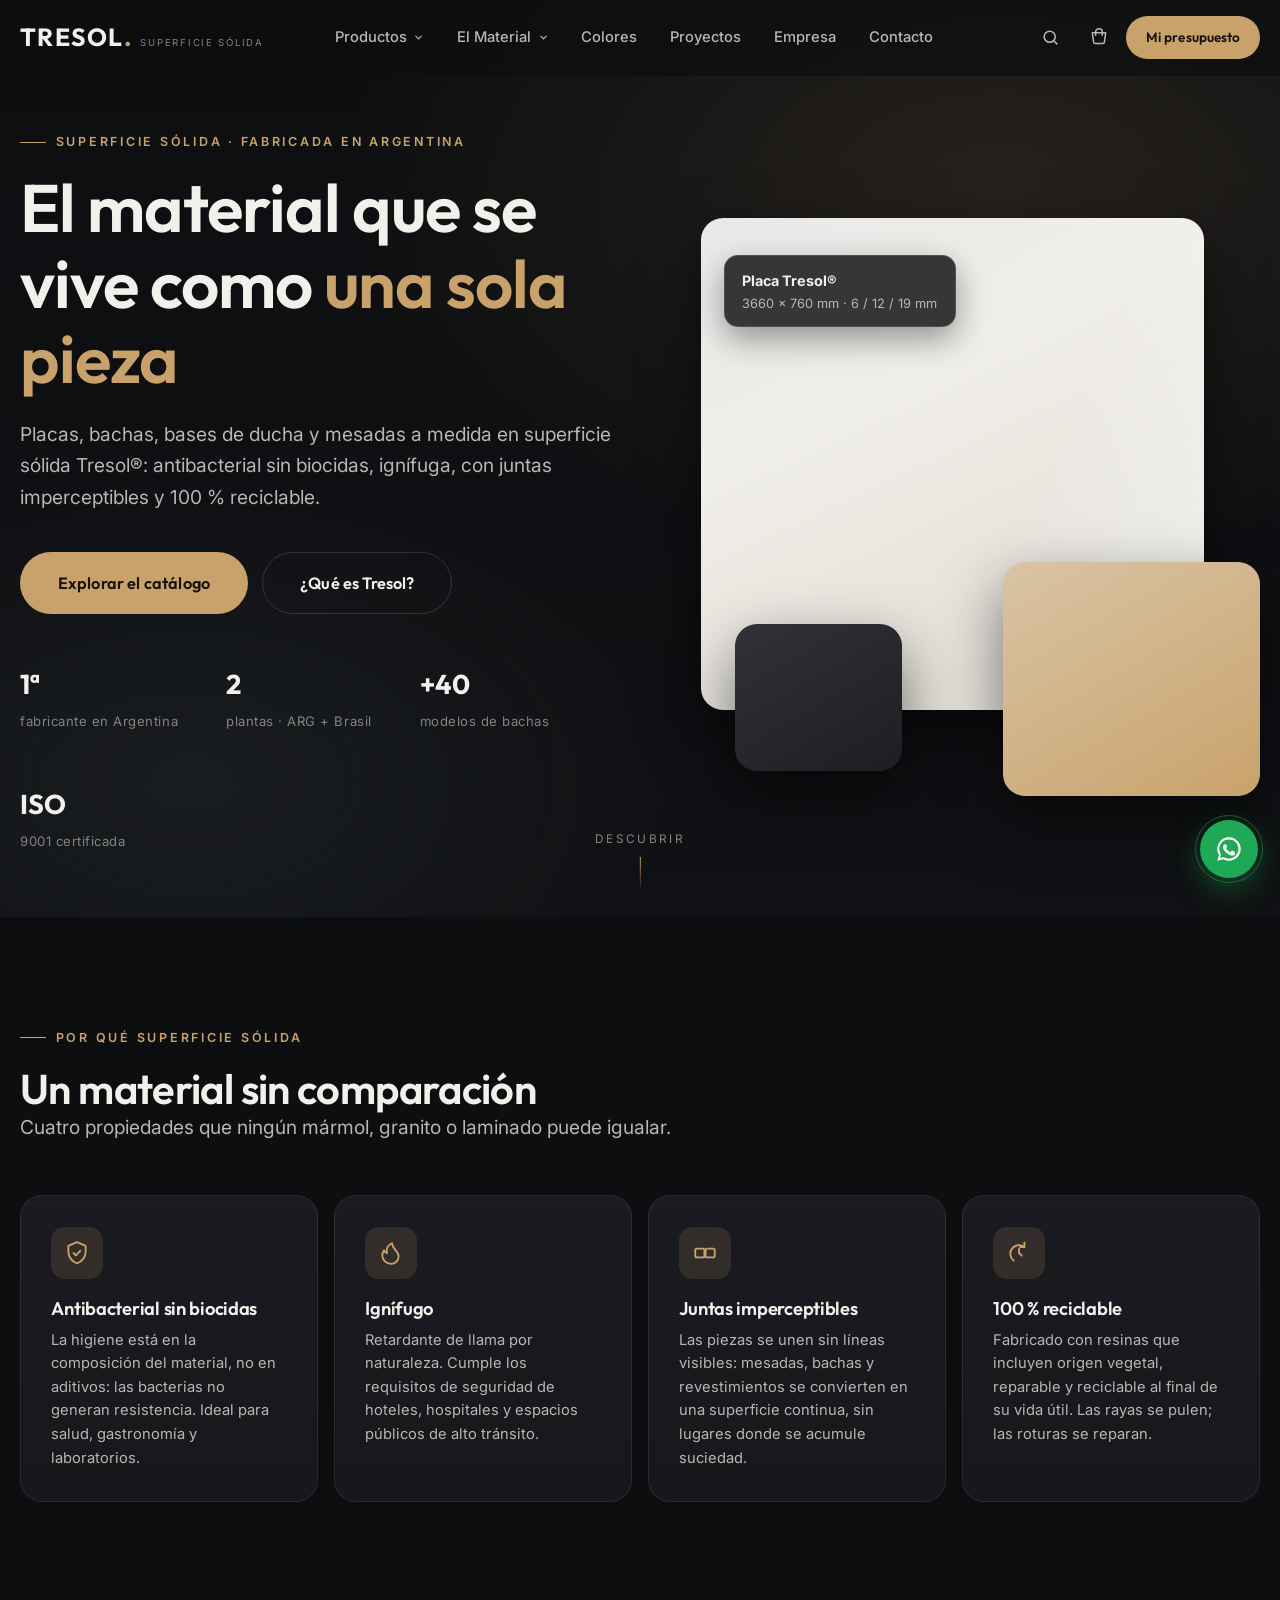
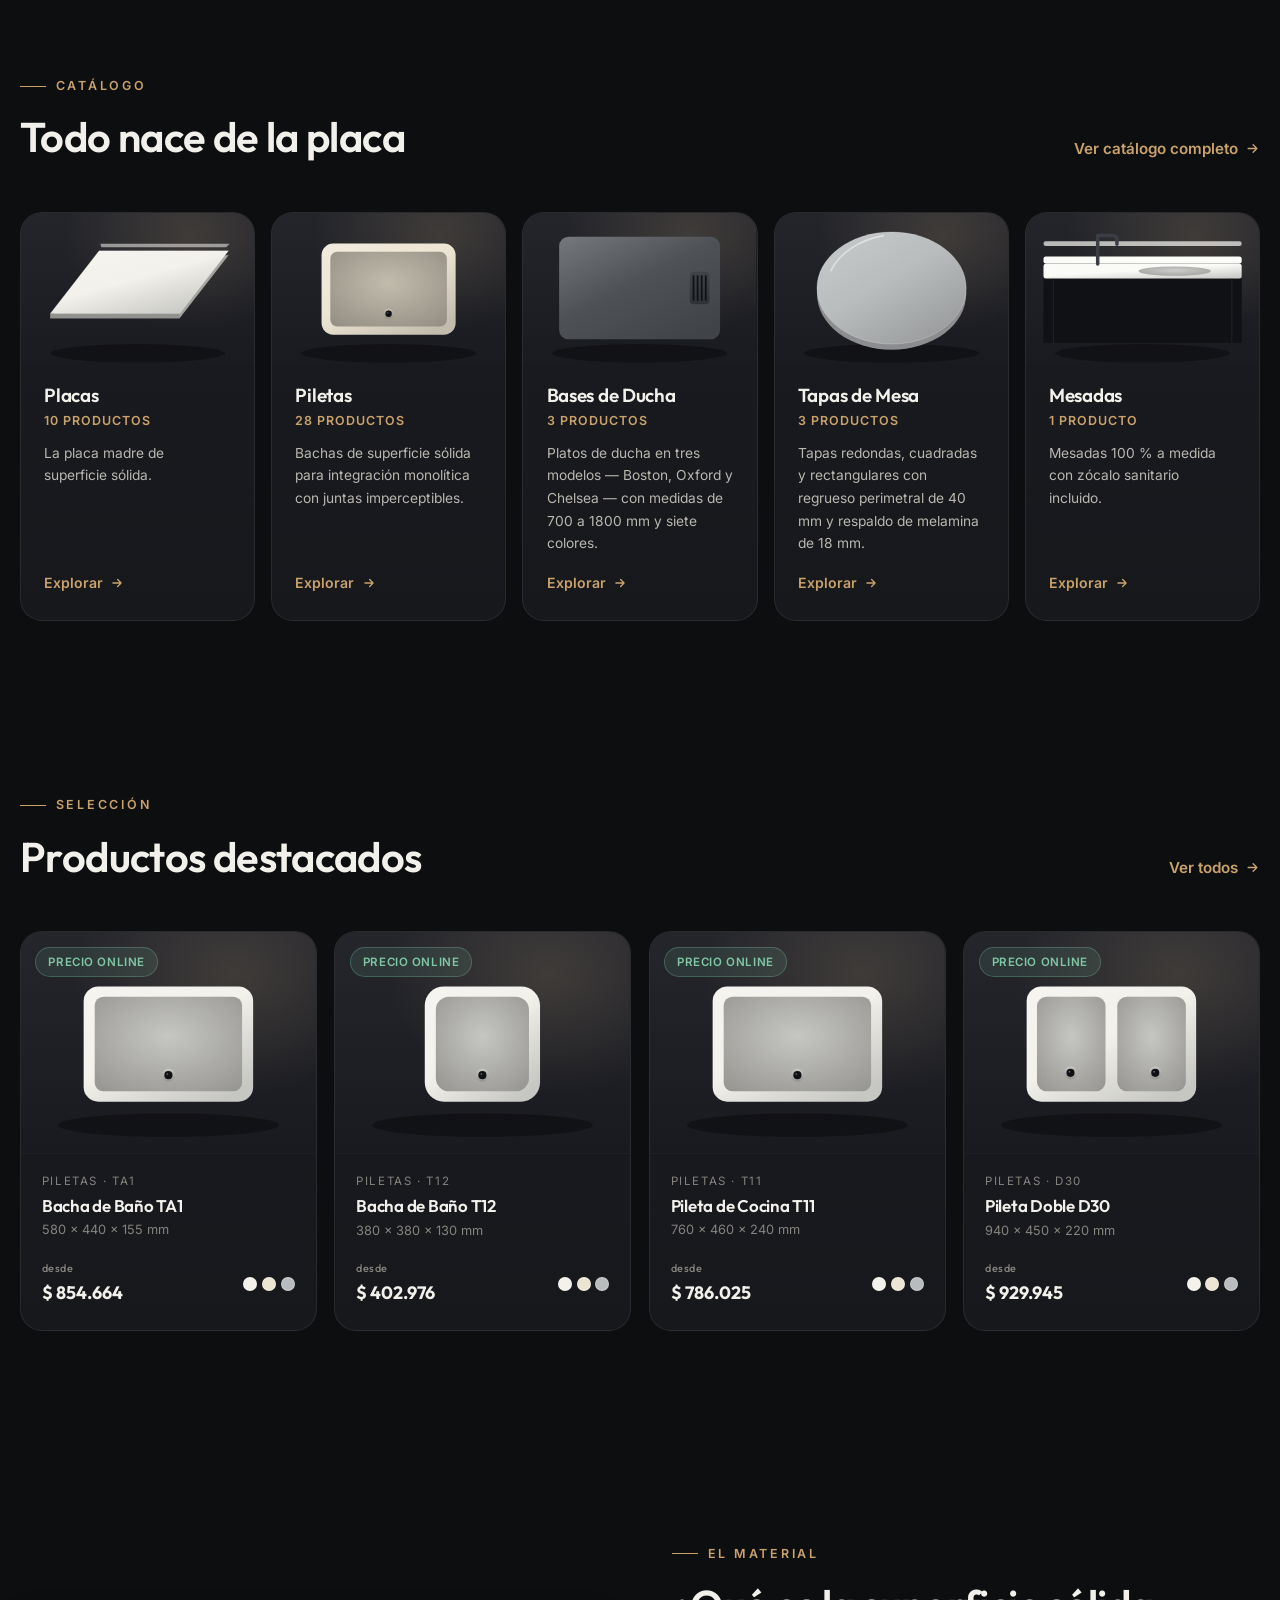
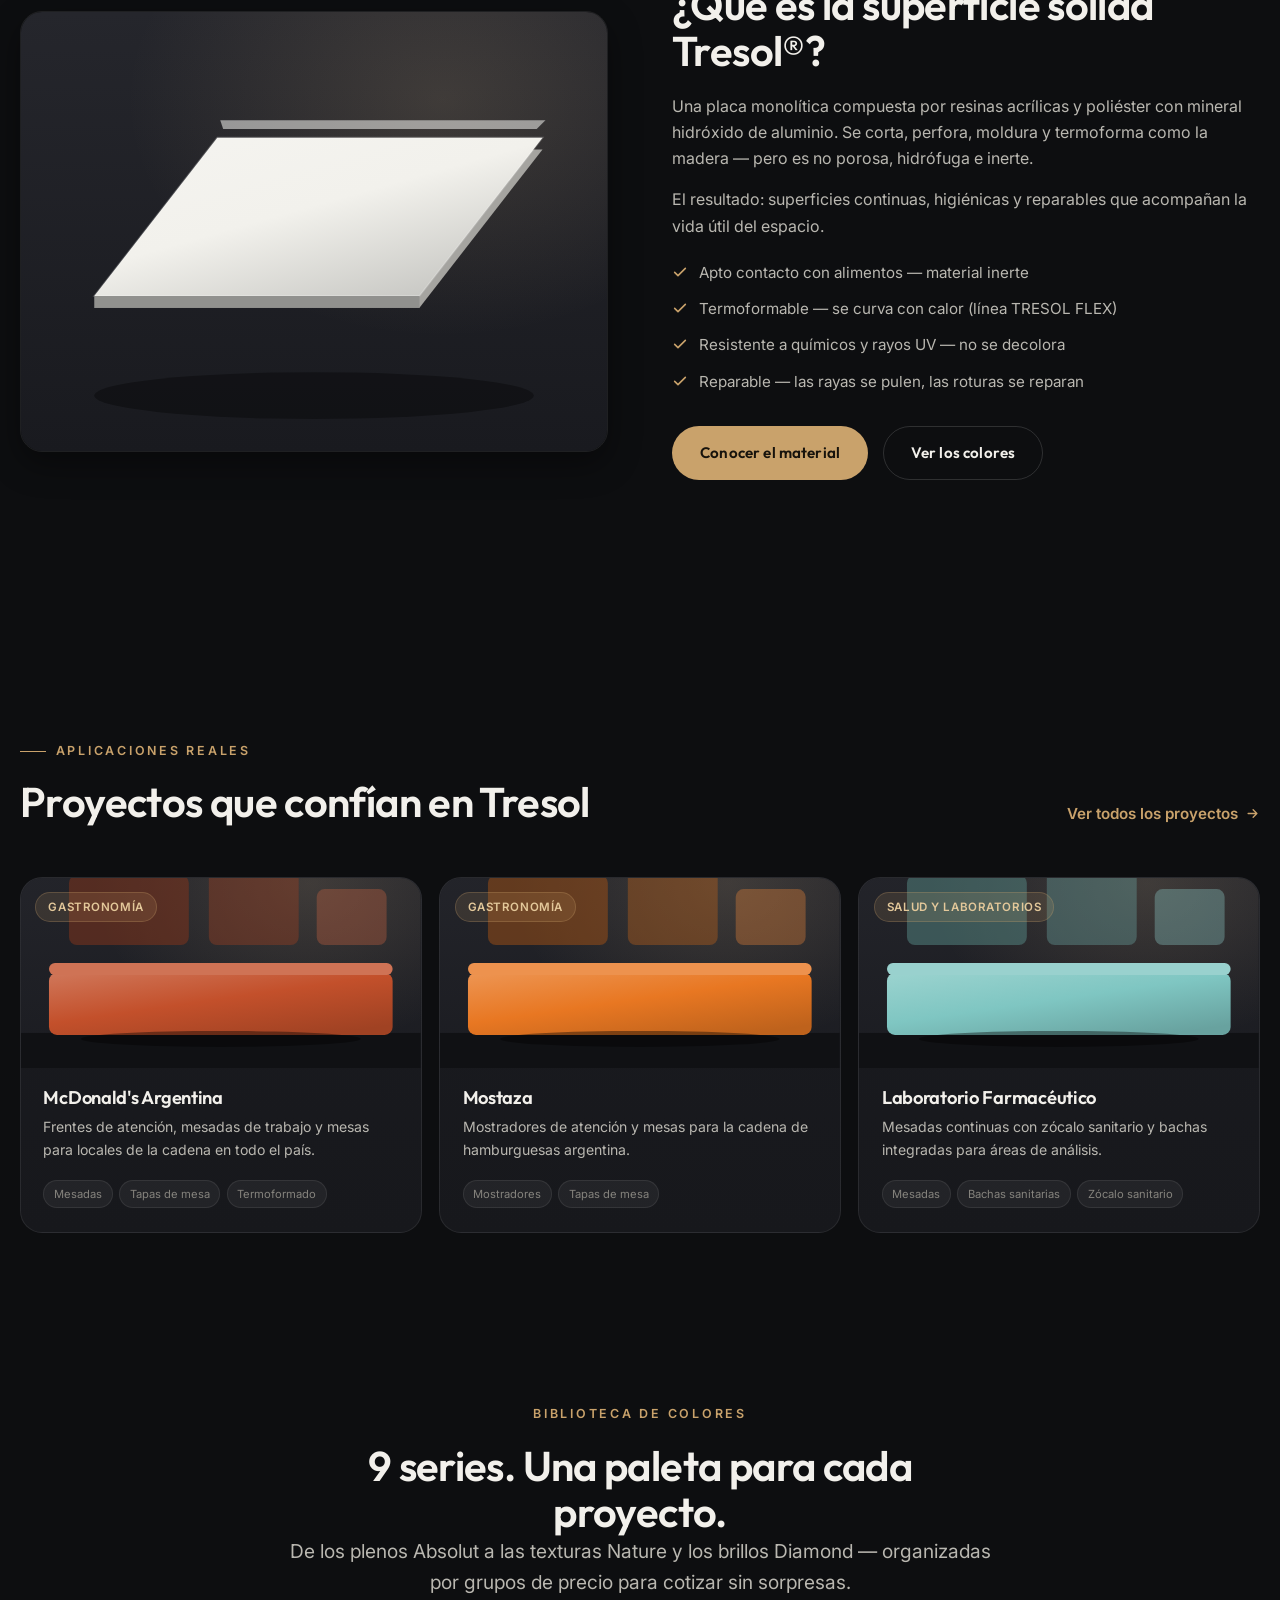
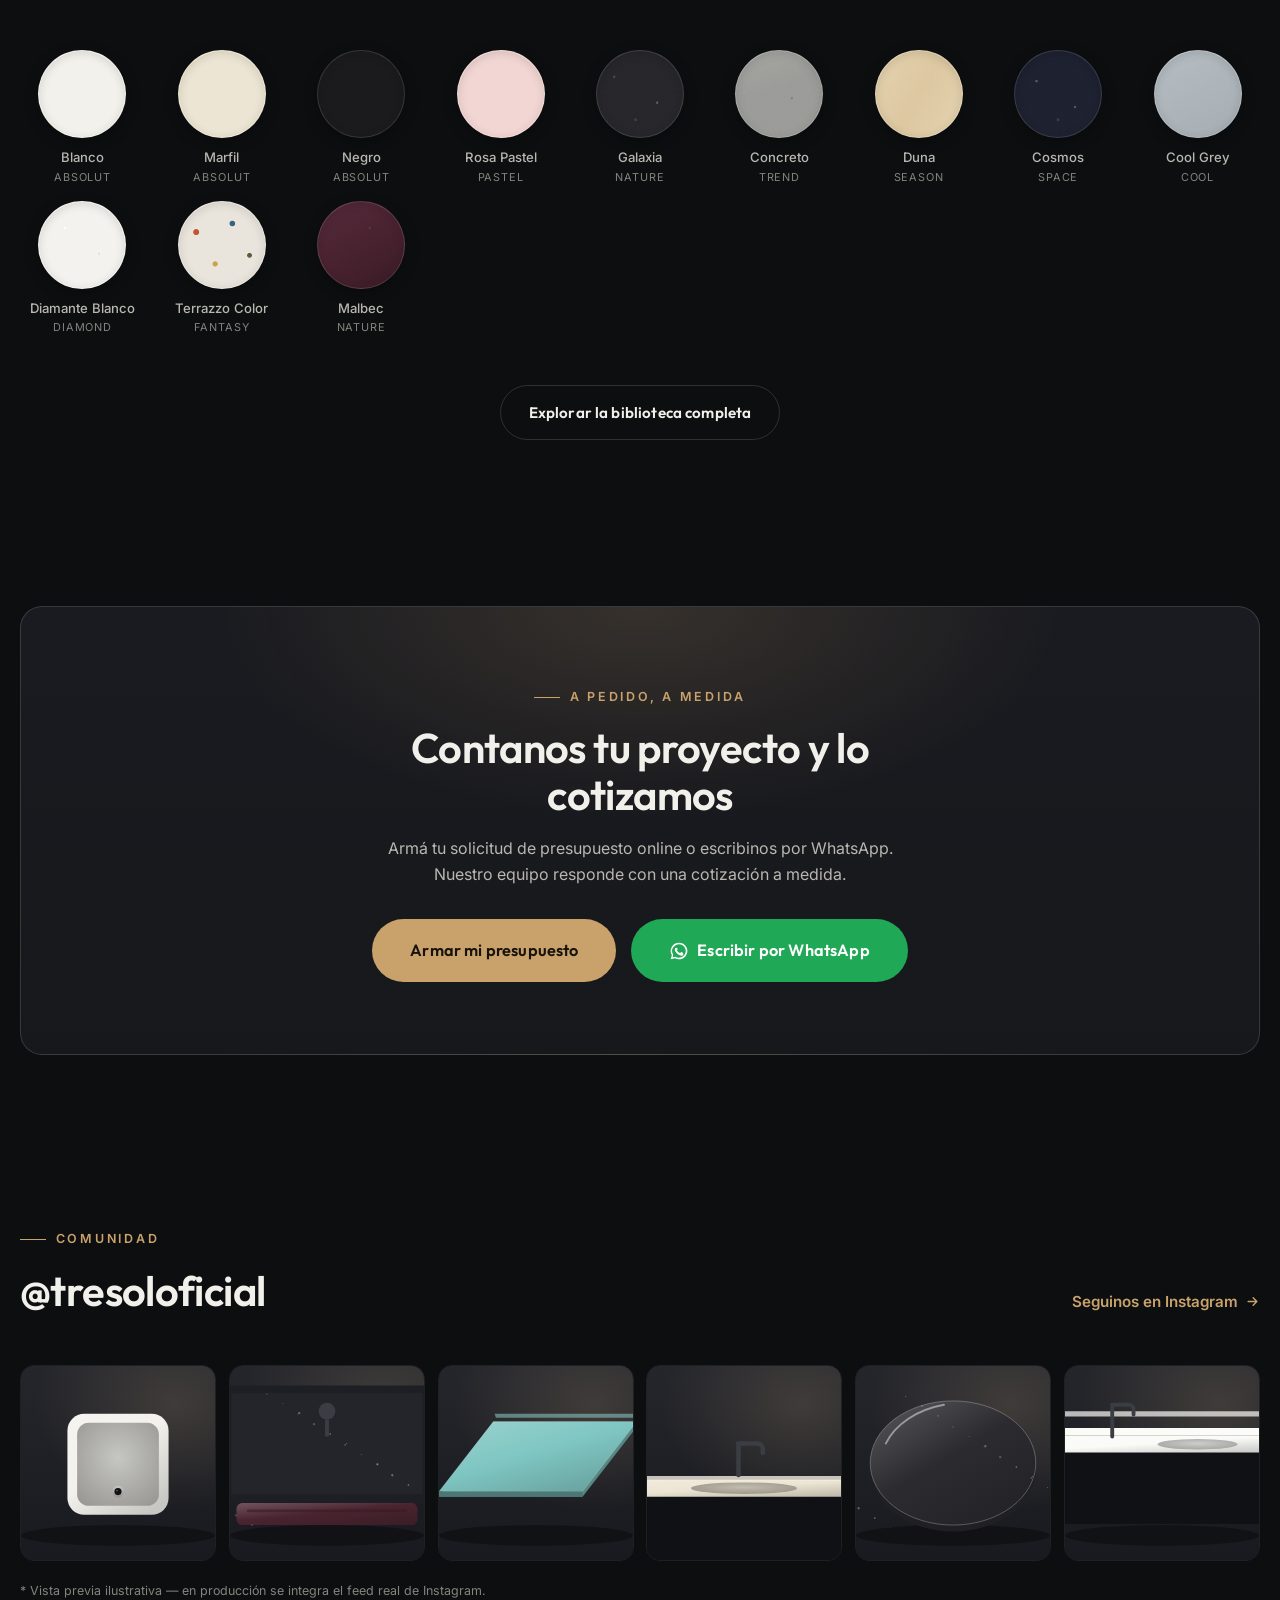
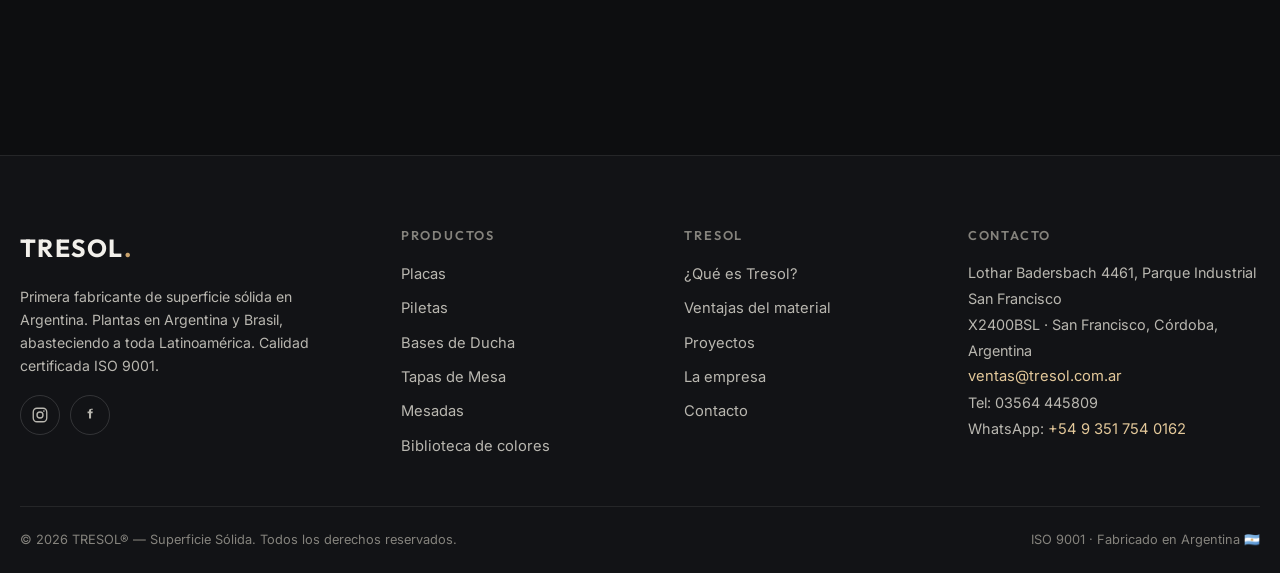
==== index.html @ 16c2ea82 "Sitio Tresol: primer commit para deploy en Vercel Co-Authored-By: Claude Sonnet 5 <noreply@anthropic" ====
<!DOCTYPE html>
<html lang="es-AR">
<head>
  <meta charset="UTF-8">
  <meta name="viewport" content="width=device-width, initial-scale=1.0">
  <title>TRESOL® — Superficie Sólida Argentina | Placas, Bachas, Bases de Ducha y Mesadas</title>
  <meta name="description" content="Primera fabricante de superficie sólida en Argentina. Placas, bachas, bases de ducha, tapas de mesa y mesadas a medida. Antibacterial sin biocidas, ignífugo, juntas imperceptibles y 100 % reciclable. ISO 9001.">
  <meta property="og:title" content="TRESOL® — Superficie Sólida Argentina">
  <meta property="og:description" content="Placas, bachas, bases de ducha y mesadas a medida en superficie sólida. Antibacterial, ignífugo y 100 % reciclable.">
  <meta property="og:type" content="website">
  <meta property="og:url" content="https://www.tresol.com.ar/">
  <meta property="og:locale" content="es_AR">
  <link rel="canonical" href="https://www.tresol.com.ar/">
  <link rel="preconnect" href="https://fonts.googleapis.com">
  <link rel="preconnect" href="https://fonts.gstatic.com" crossorigin>
  <link href="https://fonts.googleapis.com/css2?family=Inter:wght@400;500;600;700&family=Outfit:wght@400;500;600;700&display=swap" rel="stylesheet">
  <link rel="stylesheet" href="assets/css/styles.css">
  <link rel="icon" href="data:image/svg+xml,%3Csvg xmlns='http://www.w3.org/2000/svg' viewBox='0 0 32 32'%3E%3Crect width='32' height='32' rx='7' fill='%230D0E10'/%3E%3Ctext x='16' y='22' text-anchor='middle' font-family='Arial' font-weight='700' font-size='17' fill='%23C9A26B'%3ET%3C/text%3E%3C/svg%3E">
</head>
<body>
  <div id="chrome-header"></div>

  <main id="main">

    <!-- ============ HERO ============ -->
    <section class="hero" aria-label="Presentación">
      <div class="hero-bg"></div>
      <div class="container">
        <div class="hero-grid">
          <div>
            <span class="eyebrow">Superficie Sólida · Fabricada en Argentina</span>
            <h1>El material que se vive como <em>una sola pieza</em></h1>
            <p class="lead">Placas, bachas, bases de ducha y mesadas a medida en superficie sólida Tresol®: antibacterial sin biocidas, ignífuga, con juntas imperceptibles y 100&nbsp;% reciclable.</p>
            <div class="hero-ctas">
              <a class="btn btn--primary btn--lg" href="catalogo.html">Explorar el catálogo</a>
              <a class="btn btn--ghost btn--lg" href="material.html">¿Qué es Tresol?</a>
            </div>
            <div class="hero-stats">
              <div class="hero-stat"><strong>1ª</strong><span>fabricante en Argentina</span></div>
              <div class="hero-stat"><strong>2</strong><span>plantas · ARG + Brasil</span></div>
              <div class="hero-stat"><strong>+40</strong><span>modelos de bachas</span></div>
              <div class="hero-stat"><strong>ISO</strong><span>9001 certificada</span></div>
            </div>
          </div>
          <div class="hero-visual" aria-hidden="true">
            <div class="hero-slab hero-slab--main"></div>
            <div class="hero-slab hero-slab--accent"></div>
            <div class="hero-slab hero-slab--dark"></div>
            <div class="caption"><strong>Placa Tresol®</strong>3660 × 760 mm · 6 / 12 / 19 mm</div>
          </div>
        </div>
      </div>
      <span class="scroll-hint" aria-hidden="true">Descubrir</span>
    </section>

    <!-- ============ PROPUESTA DE VALOR ============ -->
    <section class="section" aria-labelledby="vp-title">
      <div class="container">
        <div class="section-head reveal">
          <span class="eyebrow">Por qué superficie sólida</span>
          <h2 id="vp-title">Un material sin comparación</h2>
          <p class="lead">Cuatro propiedades que ningún mármol, granito o laminado puede igualar.</p>
        </div>
        <div class="props-grid reveal-stagger">
          <article class="card prop-card">
            <div class="prop-icon"><svg width="26" height="26" viewBox="0 0 24 24" fill="none" stroke="currentColor" stroke-width="1.7" stroke-linecap="round" stroke-linejoin="round"><path d="M12 2 4 5.5v5.2c0 4.9 3.4 9.4 8 10.8 4.6-1.4 8-5.9 8-10.8V5.5Z"/><path d="m8.8 12 2.2 2.2 4.2-4.4"/></svg></div>
            <h3>Antibacterial sin biocidas</h3>
            <p>La higiene está en la composición del material, no en aditivos: las bacterias no generan resistencia. Ideal para salud, gastronomía y laboratorios.</p>
          </article>
          <article class="card prop-card">
            <div class="prop-icon"><svg width="26" height="26" viewBox="0 0 24 24" fill="none" stroke="currentColor" stroke-width="1.7" stroke-linecap="round" stroke-linejoin="round"><path d="M12 22c4 0 7-2.9 7-6.8 0-2.8-1.7-4.6-3.2-6.3C14.4 7.3 13 5.7 13 3c-3.7 1.6-5 4.6-5 7 0 .8.1 1.5.4 2.2C7 11.7 6 10.8 5.5 9.5 4.6 10.9 4 12.6 4 14.4 4 18.6 7.5 22 12 22Z"/></svg></div>
            <h3>Ignífugo</h3>
            <p>Retardante de llama por naturaleza. Cumple los requisitos de seguridad de hoteles, hospitales y espacios públicos de alto tránsito.</p>
          </article>
          <article class="card prop-card">
            <div class="prop-icon"><svg width="26" height="26" viewBox="0 0 24 24" fill="none" stroke="currentColor" stroke-width="1.7" stroke-linecap="round" stroke-linejoin="round"><rect x="3" y="8" width="8.5" height="8" rx="1.5"/><rect x="12.5" y="8" width="8.5" height="8" rx="1.5"/><path d="M11.5 12h1" stroke-dasharray="1.5 2"/></svg></div>
            <h3>Juntas imperceptibles</h3>
            <p>Las piezas se unen sin líneas visibles: mesadas, bachas y revestimientos se convierten en una superficie continua, sin lugares donde se acumule suciedad.</p>
          </article>
          <article class="card prop-card">
            <div class="prop-icon"><svg width="26" height="26" viewBox="0 0 24 24" fill="none" stroke="currentColor" stroke-width="1.7" stroke-linecap="round" stroke-linejoin="round"><path d="M7 19a8 8 0 1 1 10-12.5"/><path d="M17 2.5v4h-4"/><path d="M12 8v4l2.5 2.5"/></svg></div>
            <h3>100 % reciclable</h3>
            <p>Fabricado con resinas que incluyen origen vegetal, reparable y reciclable al final de su vida útil. Las rayas se pulen; las roturas se reparan.</p>
          </article>
        </div>
      </div>
    </section>

    <!-- ============ CATEGORÍAS ============ -->
    <section class="section section--tight" aria-labelledby="cat-title">
      <div class="container">
        <div class="section-head section-head--split reveal">
          <div>
            <span class="eyebrow">Catálogo</span>
            <h2 id="cat-title">Todo nace de la placa</h2>
          </div>
          <a class="text-link" href="catalogo.html">Ver catálogo completo
            <svg width="15" height="15" viewBox="0 0 24 24" fill="none" stroke="currentColor" stroke-width="2.2" stroke-linecap="round" stroke-linejoin="round"><path d="M5 12h14m-6-6 6 6-6 6"/></svg></a>
        </div>
        <div class="cat-grid reveal-stagger" id="homeCategorias"></div>
      </div>
    </section>

    <!-- ============ PRODUCTOS DESTACADOS ============ -->
    <section class="section" aria-labelledby="dest-title">
      <div class="container">
        <div class="section-head section-head--split reveal">
          <div>
            <span class="eyebrow">Selección</span>
            <h2 id="dest-title">Productos destacados</h2>
          </div>
          <a class="text-link" href="catalogo.html">Ver todos
            <svg width="15" height="15" viewBox="0 0 24 24" fill="none" stroke="currentColor" stroke-width="2.2" stroke-linecap="round" stroke-linejoin="round"><path d="M5 12h14m-6-6 6 6-6 6"/></svg></a>
        </div>
        <div class="prod-grid reveal-stagger" id="homeDestacados"></div>
      </div>
    </section>

    <!-- ============ EL MATERIAL ============ -->
    <section class="section" aria-labelledby="mat-title">
      <div class="container">
        <div class="split">
          <div class="split-visual reveal" id="matVisual" aria-hidden="true"></div>
          <div class="split-content reveal">
            <span class="eyebrow">El material</span>
            <h2 id="mat-title">¿Qué es la superficie sólida Tresol®?</h2>
            <p>Una placa monolítica compuesta por resinas acrílicas y poliéster con mineral hidróxido de aluminio. Se corta, perfora, moldura y termoforma como la madera — pero es no porosa, hidrófuga e inerte.</p>
            <p>El resultado: superficies continuas, higiénicas y reparables que acompañan la vida útil del espacio.</p>
            <ul>
              <li><svg width="16" height="16" viewBox="0 0 24 24" fill="none" stroke="currentColor" stroke-width="2.4" stroke-linecap="round" stroke-linejoin="round"><path d="m4 12.5 5 5L20 6.5"/></svg> Apto contacto con alimentos — material inerte</li>
              <li><svg width="16" height="16" viewBox="0 0 24 24" fill="none" stroke="currentColor" stroke-width="2.4" stroke-linecap="round" stroke-linejoin="round"><path d="m4 12.5 5 5L20 6.5"/></svg> Termoformable — se curva con calor (línea TRESOL FLEX)</li>
              <li><svg width="16" height="16" viewBox="0 0 24 24" fill="none" stroke="currentColor" stroke-width="2.4" stroke-linecap="round" stroke-linejoin="round"><path d="m4 12.5 5 5L20 6.5"/></svg> Resistente a químicos y rayos UV — no se decolora</li>
              <li><svg width="16" height="16" viewBox="0 0 24 24" fill="none" stroke="currentColor" stroke-width="2.4" stroke-linecap="round" stroke-linejoin="round"><path d="m4 12.5 5 5L20 6.5"/></svg> Reparable — las rayas se pulen, las roturas se reparan</li>
            </ul>
            <div class="hero-ctas mt-3">
              <a class="btn btn--primary" href="material.html">Conocer el material</a>
              <a class="btn btn--ghost" href="colores.html">Ver los colores</a>
            </div>
          </div>
        </div>
      </div>
    </section>

    <!-- ============ PROYECTOS DESTACADOS ============ -->
    <section class="section" aria-labelledby="proj-title">
      <div class="container">
        <div class="section-head section-head--split reveal">
          <div>
            <span class="eyebrow">Aplicaciones reales</span>
            <h2 id="proj-title">Proyectos que confían en Tresol</h2>
          </div>
          <a class="text-link" href="proyectos.html">Ver todos los proyectos
            <svg width="15" height="15" viewBox="0 0 24 24" fill="none" stroke="currentColor" stroke-width="2.2" stroke-linecap="round" stroke-linejoin="round"><path d="M5 12h14m-6-6 6 6-6 6"/></svg></a>
        </div>
        <div class="proj-grid reveal-stagger" id="homeProyectos"></div>
      </div>
    </section>

    <!-- ============ COLORES TEASER ============ -->
    <section class="section section--tight" aria-labelledby="col-title">
      <div class="container">
        <div class="section-head section-head--center reveal">
          <span class="eyebrow">Biblioteca de colores</span>
          <h2 id="col-title">9 series. Una paleta para cada proyecto.</h2>
          <p class="lead">De los plenos Absolut a las texturas Nature y los brillos Diamond — organizadas por grupos de precio para cotizar sin sorpresas.</p>
        </div>
        <div class="swatch-grid reveal-stagger" id="homeColores"></div>
        <div class="text-center mt-4 reveal">
          <a class="btn btn--ghost" href="colores.html">Explorar la biblioteca completa</a>
        </div>
      </div>
    </section>

    <!-- ============ CTA ============ -->
    <section class="section" aria-label="Solicitar presupuesto">
      <div class="container">
        <div class="cta-band reveal">
          <span class="eyebrow">A pedido, a medida</span>
          <h2>Contanos tu proyecto y lo cotizamos</h2>
          <p>Armá tu solicitud de presupuesto online o escribinos por WhatsApp. Nuestro equipo responde con una cotización a medida.</p>
          <div class="hero-ctas">
            <a class="btn btn--primary btn--lg" href="catalogo.html">Armar mi presupuesto</a>
            <a class="btn btn--wa btn--lg" href="https://wa.me/5493517540162?text=%C2%A1Hola%20Tresol!%20Quiero%20cotizar%20un%20proyecto." target="_blank" rel="noopener">
              <svg width="20" height="20" viewBox="0 0 24 24" fill="currentColor"><path d="M12 2a10 10 0 0 0-8.6 15.1L2 22l5.1-1.3A10 10 0 1 0 12 2Zm0 18.2c-1.6 0-3.1-.4-4.4-1.2l-.3-.2-3 .8.8-3-.2-.3A8.2 8.2 0 1 1 12 20.2Zm4.6-6.1c-.3-.1-1.5-.7-1.7-.8-.2-.1-.4-.1-.6.1l-.8 1c-.1.2-.3.2-.5.1a6.7 6.7 0 0 1-3.4-3c-.3-.4 0-.5.1-.7l.4-.5c.1-.1.2-.3.3-.4.1-.2 0-.3 0-.5L9.6 8.4c-.2-.5-.4-.4-.6-.4h-.5c-.2 0-.5 0-.7.3-.2.3-.9.9-.9 2.1s.9 2.4 1 2.6c.1.2 1.8 2.8 4.4 3.9.6.3 1.1.4 1.5.6.6.2 1.2.2 1.6.1.5-.1 1.5-.6 1.7-1.2.2-.6.2-1.1.1-1.2l-.6-.3Z"/></svg>
              Escribir por WhatsApp
            </a>
          </div>
        </div>
      </div>
    </section>

    <!-- ============ INSTAGRAM ============ -->
    <section class="section section--tight" aria-labelledby="ig-title">
      <div class="container">
        <div class="section-head section-head--split reveal">
          <div>
            <span class="eyebrow">Comunidad</span>
            <h2 id="ig-title">@tresoloficial</h2>
          </div>
          <a class="text-link" href="https://www.instagram.com/tresoloficial" target="_blank" rel="noopener">Seguinos en Instagram
            <svg width="15" height="15" viewBox="0 0 24 24" fill="none" stroke="currentColor" stroke-width="2.2" stroke-linecap="round" stroke-linejoin="round"><path d="M5 12h14m-6-6 6 6-6 6"/></svg></a>
        </div>
        <div class="ig-grid reveal-stagger" id="homeIg"></div>
        <p class="muted mt-2 reveal" style="font-size:.78rem">* Vista previa ilustrativa — en producción se integra el feed real de Instagram.</p>
      </div>
    </section>

  </main>

  <div id="chrome-footer"></div>

  <script src="assets/js/data.js"></script>
  <script src="assets/js/main.js"></script>
  <script>
    document.addEventListener('DOMContentLoaded', () => {
      // Categorías con contador y visual
      const catColors = { placas: 'blanco', piletas: 'marfil', 'bases-ducha': 'grafito', 'tapas-mesa': 'gris', mesadas: 'blanco-nieve' };
      document.getElementById('homeCategorias').innerHTML = TRESOL.categorias.map(cat => {
        const productos = TRESOL.productosDe(cat.id);
        const muestra = productos.find(p => p.destacado) || productos[0];
        return `<a class="card cat-card" href="catalogo.html?cat=${cat.id}">
          <div class="cat-visual">${productVisual(muestra, catColors[cat.id] || 'blanco')}</div>
          <div class="cat-body">
            <h3>${esc(cat.nombre)}</h3>
            <span class="cat-count">${productos.length} PRODUCTO${productos.length !== 1 ? 'S' : ''}</span>
            <p>${esc(cat.desc.split('.')[0])}.</p>
            <span class="text-link">Explorar <svg width="14" height="14" viewBox="0 0 24 24" fill="none" stroke="currentColor" stroke-width="2.2" stroke-linecap="round" stroke-linejoin="round"><path d="M5 12h14m-6-6 6 6-6 6"/></svg></span>
          </div>
        </a>`;
      }).join('');

      // Productos destacados (máx. 4)
      const destacados = TRESOL.productos.filter(p => p.destacado).slice(0, 4);
      document.getElementById('homeDestacados').innerHTML = destacados.map(productCardHTML).join('');

      // Visual del material (placa)
      document.getElementById('matVisual').innerHTML = productVisual(TRESOL.getProducto('placa-absolut'), 'blanco');

      // Proyectos destacados (máx. 3)
      const proys = TRESOL.proyectos.filter(p => p.destacado).slice(0, 3);
      document.getElementById('homeProyectos').innerHTML = proys.map(p => {
        const sector = TRESOL.sectores.find(s => s.id === p.sector);
        return `<a class="card proj-card" href="proyectos.html?sector=${p.sector}">
          <div class="proj-visual">
            <span class="badge proj-sector">${esc(sector?.nombre || '')}</span>
            ${projectVisual(p)}
          </div>
          <div class="proj-body">
            <h3>${esc(p.titulo)}</h3>
            <p>${esc(p.resumen)}</p>
            <div class="proj-tags">${p.tags.map(t => `<span>${esc(t)}</span>`).join('')}</div>
          </div>
        </a>`;
      }).join('');

      // Teaser de colores: una muestra representativa de cada serie
      const teaser = ['blanco', 'marfil', 'negro', 'rosa-pastel', 'galaxia', 'concreto', 'duna', 'cosmos', 'cool-grey', 'diamante-blanco', 'terrazzo-color', 'malbec'];
      document.getElementById('homeColores').innerHTML = teaser.map(id => {
        const c = TRESOL.getColor(id);
        const s = TRESOL.getSerie(c.serie);
        return `<a class="swatch" href="colores.html#serie-${c.serie}">
          <span class="swatch-chip ${c.textura ? 'is-texture' : ''}" style="background:${c.css}"></span>
          <span class="swatch-name">${esc(c.nombre)}</span>
          <span class="swatch-serie">${esc(s.nombre)}</span>
        </a>`;
      }).join('');

      // Instagram placeholder (6 tiles con visuales del material)
      const igItems = ['t12', 'base-boston', 'placa-flex', 'd30', 'tapa-redonda', 'mesada-medida'];
      const igColors = ['blanco', 'malbec', 'aqua', 'marfil', 'galaxia', 'blanco-nieve'];
      document.getElementById('homeIg').innerHTML = igItems.map((id, i) =>
        `<a class="ig-tile" href="https://www.instagram.com/tresoloficial" target="_blank" rel="noopener" aria-label="Ver en Instagram">
          ${productVisual(TRESOL.getProducto(id), igColors[i], i % 2 ? 'ambiente' : 'main')}
        </a>`).join('');

      // Re-observar reveals inyectados
      const io = new IntersectionObserver(entries => {
        entries.forEach(en => { if (en.isIntersecting) { en.target.classList.add('is-visible'); io.unobserve(en.target); } });
      }, { threshold: 0.1 });
      document.querySelectorAll('.reveal:not(.is-visible), .reveal-stagger:not(.is-visible)').forEach(el => io.observe(el));
    });
  </script>
</body>
</html>
---- assets/css/styles.css ----
/* ============================================================
   TRESOL — Sistema de diseño
   Dark premium · acento bronce · Outfit + Inter
   ============================================================ */

:root {
  /* Paleta */
  --bg: #0D0E10;
  --bg-2: #121316;
  --bg-3: #17181C;
  --panel: #1A1B20;
  --panel-2: #1F2127;
  --line: rgba(255, 255, 255, .08);
  --line-strong: rgba(255, 255, 255, .14);
  --text: #F2F0EB;
  --text-2: #B9B7B0;
  --text-3: #85837D;
  --accent: #C9A26B;
  --accent-2: #E3C89A;
  --accent-dim: rgba(201, 162, 107, .14);
  --ok: #7FC6A4;
  --danger: #E0685E;
  --shadow-lg: 0 24px 60px rgba(0, 0, 0, .5);
  --shadow-md: 0 12px 32px rgba(0, 0, 0, .38);

  /* Tipografía */
  --font-display: 'Outfit', 'Segoe UI', system-ui, sans-serif;
  --font-body: 'Inter', 'Segoe UI', system-ui, sans-serif;

  /* Métricas */
  --radius: 14px;
  --radius-sm: 9px;
  --radius-lg: 22px;
  --container: 1240px;
  --header-h: 76px;
  --ease: cubic-bezier(.22, .8, .3, 1);
}

/* ---------- Reset ---------- */
*, *::before, *::after { box-sizing: border-box; }
* { margin: 0; }
html { scroll-behavior: smooth; }
body {
  background: var(--bg);
  color: var(--text);
  font-family: var(--font-body);
  font-size: 16px;
  line-height: 1.65;
  -webkit-font-smoothing: antialiased;
  overflow-x: hidden;
}
img, svg, video { display: block; max-width: 100%; }
a { color: inherit; text-decoration: none; }
button { font: inherit; color: inherit; background: none; border: none; cursor: pointer; }
input, select, textarea { font: inherit; color: inherit; }
ul, ol { padding: 0; list-style: none; }

::selection { background: var(--accent); color: #14110B; }

/* Fondo con textura sutil */
body::before {
  content: '';
  position: fixed; inset: 0; z-index: -1; pointer-events: none;
  background:
    radial-gradient(1100px 500px at 85% -5%, rgba(201, 162, 107, .07), transparent 60%),
    radial-gradient(900px 600px at -10% 30%, rgba(120, 140, 170, .05), transparent 55%);
}

/* ---------- Accesibilidad ---------- */
.skip-link {
  position: absolute; left: -9999px; top: 0; z-index: 300;
  background: var(--accent); color: #14110B; padding: .7rem 1.2rem;
  border-radius: 0 0 var(--radius-sm) 0; font-weight: 600;
}
.skip-link:focus { left: 0; }
:focus-visible { outline: 2px solid var(--accent); outline-offset: 3px; border-radius: 4px; }

@media (prefers-reduced-motion: reduce) {
  *, *::before, *::after { animation-duration: .01ms !important; transition-duration: .01ms !important; }
  html { scroll-behavior: auto; }
}

/* ---------- Tipografía ---------- */
h1, h2, h3, h4 { font-family: var(--font-display); font-weight: 600; line-height: 1.12; letter-spacing: -.015em; }
h1 { font-size: clamp(2.4rem, 5.5vw, 4.2rem); }
h2 { font-size: clamp(1.7rem, 3.4vw, 2.6rem); }
h3 { font-size: clamp(1.2rem, 2vw, 1.5rem); }
p { color: var(--text-2); }

.eyebrow {
  display: inline-flex; align-items: center; gap: .6rem;
  font-size: .78rem; font-weight: 600; letter-spacing: .22em; text-transform: uppercase;
  color: var(--accent); margin-bottom: 1.1rem;
}
.eyebrow::before { content: ''; width: 26px; height: 1px; background: var(--accent); }

.lead { font-size: clamp(1.02rem, 1.5vw, 1.2rem); color: var(--text-2); max-width: 62ch; }

/* ---------- Layout ---------- */
.container { width: min(var(--container), 100% - 2.5rem); margin-inline: auto; }
.section { padding: clamp(4rem, 8vw, 7rem) 0; }
.section--tight { padding: clamp(2.5rem, 5vw, 4rem) 0; }
.section-head { max-width: 720px; margin-bottom: clamp(2rem, 4vw, 3.2rem); }
.section-head--center { margin-inline: auto; text-align: center; }
.section-head--center .eyebrow { justify-content: center; }
.section-head--center .eyebrow::before { display: none; }
.section-head--split {
  max-width: none; display: flex; align-items: flex-end; justify-content: space-between;
  gap: 2rem; flex-wrap: wrap;
}

/* ---------- Header ---------- */
.site-header {
  position: fixed; top: 0; left: 0; right: 0; z-index: 120;
  height: var(--header-h);
  background: rgba(13, 14, 16, .72);
  backdrop-filter: blur(18px); -webkit-backdrop-filter: blur(18px);
  border-bottom: 1px solid transparent;
  transition: border-color .3s, background .3s;
}
.site-header.is-scrolled { border-bottom-color: var(--line); background: rgba(13, 14, 16, .88); }
.header-inner {
  height: 100%; display: flex; align-items: center; gap: 2rem;
  width: min(var(--container), 100% - 2.5rem); margin-inline: auto;
}

.brand { display: flex; align-items: baseline; gap: .5rem; flex-shrink: 0; }
.brand-logo {
  font-family: var(--font-display); font-weight: 700; font-size: 1.55rem;
  letter-spacing: .06em; color: var(--text);
}
.brand-logo span { color: var(--accent); }
.brand-tag {
  font-size: .6rem; letter-spacing: .18em; text-transform: uppercase; color: var(--text-3);
  display: none;
}
@media (min-width: 900px) { .brand-tag { display: inline; } }

.main-nav { display: none; align-items: center; gap: .35rem; margin-inline: auto; }
@media (min-width: 1024px) { .main-nav { display: flex; } }
.nav-link {
  display: inline-flex; align-items: center; gap: .4rem;
  padding: .55rem .85rem; border-radius: 999px;
  font-size: .92rem; font-weight: 500; color: var(--text-2);
  transition: color .25s, background .25s;
}
.nav-link:hover, .nav-link[aria-expanded="true"], .nav-link.is-active { color: var(--text); background: rgba(255, 255, 255, .06); }
.nav-link .caret { transition: transform .25s; }
.nav-link[aria-expanded="true"] .caret { transform: rotate(180deg); }

.header-actions { display: flex; align-items: center; gap: .4rem; margin-left: auto; }
.icon-btn {
  position: relative; display: inline-flex; align-items: center; justify-content: center;
  width: 42px; height: 42px; border-radius: 999px; color: var(--text-2);
  transition: color .25s, background .25s;
}
.icon-btn:hover { color: var(--text); background: rgba(255, 255, 255, .07); }
.cart-count {
  position: absolute; top: 3px; right: 1px; min-width: 17px; height: 17px; padding: 0 4px;
  border-radius: 999px; background: var(--accent); color: #14110B;
  font-size: .66rem; font-weight: 700; display: none; align-items: center; justify-content: center;
}
.cart-count.is-visible { display: inline-flex; }

.btn-quote { display: none; }
@media (min-width: 1160px) { .btn-quote { display: inline-flex; } }

/* Mega menú */
.mega {
  position: absolute; top: calc(var(--header-h) - 8px); left: 50%; transform: translateX(-50%) translateY(10px);
  width: min(920px, calc(100vw - 2rem));
  background: rgba(23, 24, 28, .96);
  backdrop-filter: blur(24px); -webkit-backdrop-filter: blur(24px);
  border: 1px solid var(--line-strong); border-radius: var(--radius-lg);
  box-shadow: var(--shadow-lg);
  padding: 1.8rem;
  opacity: 0; visibility: hidden; pointer-events: none;
  transition: opacity .28s var(--ease), transform .28s var(--ease), visibility .28s;
}
.mega.is-open { opacity: 1; visibility: visible; pointer-events: auto; transform: translateX(-50%) translateY(0); }
.mega-grid { display: grid; grid-template-columns: repeat(3, 1fr); gap: .6rem; }
.mega-item {
  display: flex; flex-direction: column; gap: .2rem;
  padding: .95rem 1.05rem; border-radius: var(--radius);
  transition: background .25s;
}
.mega-item:hover { background: rgba(255, 255, 255, .05); }
.mega-item strong { font-family: var(--font-display); font-weight: 600; font-size: .98rem; }
.mega-item span { font-size: .8rem; color: var(--text-3); line-height: 1.45; }
.mega-item .count { color: var(--accent); font-size: .74rem; font-weight: 600; letter-spacing: .06em; }
.mega-footer {
  margin-top: 1.2rem; padding-top: 1.2rem; border-top: 1px solid var(--line);
  display: flex; justify-content: space-between; align-items: center; gap: 1rem; flex-wrap: wrap;
}
.mega-footer p { font-size: .85rem; }

/* Menú móvil */
.nav-toggle { display: inline-flex; }
@media (min-width: 1024px) { .nav-toggle { display: none; } }
.mobile-nav {
  position: fixed; inset: var(--header-h) 0 0 0; z-index: 110;
  background: rgba(13, 14, 16, .97); backdrop-filter: blur(20px);
  padding: 1.6rem clamp(1.25rem, 5vw, 2.5rem) 7rem;
  overflow-y: auto;
  opacity: 0; visibility: hidden; transform: translateY(-8px);
  transition: opacity .3s var(--ease), transform .3s var(--ease), visibility .3s;
}
.mobile-nav.is-open { opacity: 1; visibility: visible; transform: none; }
.mobile-nav-group { border-bottom: 1px solid var(--line); padding: 1.05rem 0; }
.mobile-nav-group > a, .mobile-nav-group > button {
  display: flex; width: 100%; justify-content: space-between; align-items: center;
  font-family: var(--font-display); font-size: 1.2rem; font-weight: 600; color: var(--text);
}
.mobile-nav-sub { display: none; padding-top: .8rem; }
.mobile-nav-group.is-open .mobile-nav-sub { display: block; }
.mobile-nav-sub a { display: block; padding: .45rem 0; color: var(--text-2); font-size: .98rem; }
.mobile-nav-sub a:hover { color: var(--accent); }

/* ---------- Botones ---------- */
.btn {
  display: inline-flex; align-items: center; justify-content: center; gap: .55rem;
  padding: .85rem 1.7rem; border-radius: 999px;
  font-family: var(--font-display); font-weight: 600; font-size: .95rem; letter-spacing: .01em;
  transition: transform .25s var(--ease), box-shadow .25s, background .25s, color .25s, border-color .25s;
  border: 1px solid transparent; white-space: nowrap;
}
.btn:active { transform: scale(.97); }
.btn--primary { background: var(--accent); color: #17130C; }
.btn--primary:hover { background: var(--accent-2); box-shadow: 0 8px 28px rgba(201, 162, 107, .3); transform: translateY(-1px); }
.btn--ghost { border-color: var(--line-strong); color: var(--text); }
.btn--ghost:hover { border-color: var(--accent); color: var(--accent-2); transform: translateY(-1px); }
.btn--dark { background: var(--panel-2); color: var(--text); border-color: var(--line); }
.btn--dark:hover { border-color: var(--line-strong); transform: translateY(-1px); }
.btn--sm { padding: .55rem 1.15rem; font-size: .85rem; }
.btn--lg { padding: 1.05rem 2.3rem; font-size: 1.02rem; }
.btn--block { width: 100%; }
.btn--wa { background: #1FA855; color: #fff; }
.btn--wa:hover { background: #23BD60; transform: translateY(-1px); }
.btn[disabled] { opacity: .45; pointer-events: none; }

.text-link {
  display: inline-flex; align-items: center; gap: .45rem;
  color: var(--accent); font-weight: 600; font-size: .95rem;
  transition: gap .25s var(--ease), color .25s;
}
.text-link:hover { gap: .75rem; color: var(--accent-2); }

/* ---------- Badges / chips ---------- */
.badge {
  display: inline-flex; align-items: center; gap: .35rem;
  padding: .28rem .75rem; border-radius: 999px;
  font-size: .72rem; font-weight: 600; letter-spacing: .05em; text-transform: uppercase;
  background: var(--accent-dim); color: var(--accent-2); border: 1px solid rgba(201, 162, 107, .25);
}
.badge--neutral { background: rgba(255, 255, 255, .06); color: var(--text-2); border-color: var(--line); }
.badge--ok { background: rgba(127, 198, 164, .12); color: var(--ok); border-color: rgba(127, 198, 164, .3); }

.chip {
  display: inline-flex; align-items: center; gap: .45rem;
  padding: .5rem 1.05rem; border-radius: 999px; border: 1px solid var(--line-strong);
  font-size: .88rem; font-weight: 500; color: var(--text-2);
  transition: all .25s var(--ease); cursor: pointer;
}
.chip:hover { border-color: var(--accent); color: var(--text); }
.chip.is-active { background: var(--accent); border-color: var(--accent); color: #17130C; font-weight: 600; }
.chip .chip-count { font-size: .74rem; opacity: .7; }

/* ---------- Hero ---------- */
.hero {
  position: relative; min-height: calc(100svh - 0px);
  display: flex; align-items: center; overflow: hidden;
  padding: calc(var(--header-h) + 3rem) 0 4rem;
}
.hero-bg {
  position: absolute; inset: 0; z-index: -1;
  background:
    radial-gradient(1200px 700px at 78% 20%, rgba(201, 162, 107, .13), transparent 55%),
    radial-gradient(800px 500px at 15% 85%, rgba(94, 116, 128, .12), transparent 60%),
    linear-gradient(180deg, #0D0E10 0%, #101114 100%);
}
.hero-grid {
  display: grid; gap: clamp(2.5rem, 5vw, 4.5rem); align-items: center;
  grid-template-columns: 1fr;
}
@media (min-width: 980px) { .hero-grid { grid-template-columns: 1.05fr .95fr; } }
.hero h1 { margin: 0 0 1.4rem; }
.hero h1 em { font-style: normal; color: var(--accent); }
.hero .lead { margin-bottom: 2.4rem; }
.hero-ctas { display: flex; gap: .9rem; flex-wrap: wrap; margin-bottom: 3rem; }
.hero-stats { display: flex; gap: clamp(1.5rem, 4vw, 3rem); flex-wrap: wrap; }
.hero-stat strong {
  display: block; font-family: var(--font-display); font-size: 1.7rem; font-weight: 700; color: var(--text);
}
.hero-stat span { font-size: .82rem; color: var(--text-3); letter-spacing: .04em; }

/* Panel visual del hero: la placa */
.hero-visual { position: relative; aspect-ratio: 4 / 4.4; max-height: 640px; }
.hero-slab {
  position: absolute; border-radius: var(--radius-lg);
  box-shadow: var(--shadow-lg);
  transition: transform .6s var(--ease);
}
.hero-slab--main {
  inset: 6% 10% 14% 0;
  background:
    linear-gradient(155deg, rgba(255, 255, 255, .9) 0%, rgba(240, 238, 232, 1) 35%, rgba(222, 219, 210, 1) 100%);
  animation: slabFloat 9s ease-in-out infinite;
}
.hero-slab--main::after {
  content: ''; position: absolute; inset: 0; border-radius: inherit;
  background: linear-gradient(115deg, transparent 30%, rgba(255, 255, 255, .5) 46%, transparent 60%);
  background-size: 260% 100%;
  animation: sheen 7s ease-in-out infinite;
}
.hero-slab--accent {
  right: 0; bottom: 0; width: 46%; height: 38%;
  background: linear-gradient(150deg, #D9C4A5, #C9A26B);
  animation: slabFloat 9s ease-in-out 1.2s infinite;
}
.hero-slab--dark {
  left: 6%; bottom: 4%; width: 30%; height: 24%;
  background: linear-gradient(150deg, #303237, #1D1E22);
  animation: slabFloat 9s ease-in-out 2.1s infinite;
}
.hero-visual .caption {
  position: absolute; left: 4%; top: 12%;
  background: rgba(13, 14, 16, .82); backdrop-filter: blur(10px);
  border: 1px solid var(--line-strong); border-radius: var(--radius);
  padding: .8rem 1.1rem; font-size: .8rem; color: var(--text-2);
  box-shadow: var(--shadow-md);
}
.hero-visual .caption strong { display: block; color: var(--text); font-size: .9rem; }
@keyframes slabFloat { 0%, 100% { transform: translateY(0); } 50% { transform: translateY(-12px); } }
@keyframes sheen { 0%, 55%, 100% { background-position: 130% 0; } 25% { background-position: -30% 0; } }

.scroll-hint {
  position: absolute; bottom: 1.6rem; left: 50%; transform: translateX(-50%);
  color: var(--text-3); font-size: .74rem; letter-spacing: .2em; text-transform: uppercase;
  display: flex; flex-direction: column; align-items: center; gap: .5rem;
}
.scroll-hint::after {
  content: ''; width: 1px; height: 34px;
  background: linear-gradient(180deg, var(--accent), transparent);
  animation: scrollPulse 2s ease-in-out infinite;
}
@keyframes scrollPulse { 0%, 100% { opacity: .3; } 50% { opacity: 1; } }

/* ---------- Cards genéricas ---------- */
.card {
  background: linear-gradient(180deg, var(--panel), var(--bg-3));
  border: 1px solid var(--line); border-radius: var(--radius-lg);
  overflow: hidden;
  transition: transform .35s var(--ease), border-color .35s, box-shadow .35s;
}
.card:hover { transform: translateY(-5px); border-color: var(--line-strong); box-shadow: var(--shadow-md); }

/* Value props */
.props-grid { display: grid; gap: 1rem; grid-template-columns: repeat(auto-fit, minmax(250px, 1fr)); }
.prop-card { padding: 1.9rem; position: relative; }
.prop-card .prop-icon {
  width: 52px; height: 52px; border-radius: var(--radius);
  display: flex; align-items: center; justify-content: center;
  background: var(--accent-dim); color: var(--accent); margin-bottom: 1.3rem;
}
.prop-card h3 { margin-bottom: .55rem; font-size: 1.15rem; }
.prop-card p { font-size: .92rem; line-height: 1.6; }

/* Category cards */
.cat-grid { display: grid; gap: 1rem; grid-template-columns: repeat(auto-fit, minmax(210px, 1fr)); }
.cat-card { display: flex; flex-direction: column; min-height: 300px; }
.cat-card .cat-visual { height: 150px; position: relative; overflow: hidden; }
.cat-card .cat-visual svg { width: 100%; height: 100%; transition: transform .5s var(--ease); }
.cat-card:hover .cat-visual svg { transform: scale(1.05); }
.cat-card .cat-body { padding: 1.35rem 1.45rem 1.6rem; display: flex; flex-direction: column; flex: 1; }
.cat-card h3 { font-size: 1.18rem; margin-bottom: .35rem; }
.cat-card .cat-count { font-size: .78rem; color: var(--accent); font-weight: 600; letter-spacing: .08em; margin-bottom: .6rem; }
.cat-card p { font-size: .86rem; flex: 1; }
.cat-card .text-link { margin-top: 1rem; font-size: .88rem; }

/* Product cards */
.prod-grid { display: grid; gap: 1.1rem; grid-template-columns: repeat(auto-fill, minmax(255px, 1fr)); }
.prod-card { display: flex; flex-direction: column; position: relative; }
.prod-card .prod-visual { aspect-ratio: 4 / 3; position: relative; overflow: hidden; background: #202127; }
.prod-card .prod-visual svg { width: 100%; height: 100%; transition: transform .5s var(--ease); }
.prod-card:hover .prod-visual svg { transform: scale(1.045); }
.prod-card .prod-flag { position: absolute; top: .9rem; left: .9rem; z-index: 2; }
.prod-card .prod-body { padding: 1.15rem 1.3rem 1.4rem; display: flex; flex-direction: column; gap: .3rem; flex: 1; }
.prod-card .prod-code { font-size: .72rem; letter-spacing: .14em; color: var(--text-3); text-transform: uppercase; }
.prod-card h3 { font-size: 1.06rem; }
.prod-card .prod-meta { font-size: .8rem; color: var(--text-3); }
.prod-card .prod-foot {
  margin-top: auto; padding-top: .9rem; display: flex; align-items: center; justify-content: space-between; gap: .6rem;
}
.prod-card .prod-price { font-family: var(--font-display); font-weight: 700; font-size: 1.12rem; color: var(--text); }
.prod-card .prod-price small { display: block; font-size: .68rem; font-weight: 500; color: var(--text-3); letter-spacing: .05em; }
.prod-card .prod-quote { font-size: .85rem; color: var(--accent); font-weight: 600; }
.prod-card .prod-colors { display: flex; gap: .3rem; }
.prod-card .dot { width: 14px; height: 14px; border-radius: 50%; border: 1px solid rgba(255, 255, 255, .25); }

/* Project cards */
.proj-grid { display: grid; gap: 1.1rem; grid-template-columns: repeat(auto-fill, minmax(300px, 1fr)); }
.proj-card { text-align: left; display: flex; flex-direction: column; cursor: pointer; }
.proj-card .proj-visual { height: 190px; position: relative; overflow: hidden; }
.proj-card .proj-visual svg { width: 100%; height: 100%; transition: transform .5s var(--ease); }
.proj-card:hover .proj-visual svg { transform: scale(1.05); }
.proj-card .proj-sector {
  position: absolute; top: .9rem; left: .9rem;
}
.proj-card .proj-body { padding: 1.25rem 1.4rem 1.5rem; flex: 1; display: flex; flex-direction: column; gap: .4rem; }
.proj-card h3 { font-size: 1.15rem; }
.proj-card p { font-size: .88rem; flex: 1; }
.proj-card .proj-tags { display: flex; flex-wrap: wrap; gap: .4rem; margin-top: .8rem; }
.proj-card .proj-tags span {
  font-size: .7rem; padding: .22rem .6rem; border-radius: 999px;
  background: rgba(255, 255, 255, .05); border: 1px solid var(--line); color: var(--text-3);
}

/* ---------- Swatches (biblioteca de colores) ---------- */
.swatch-grid { display: grid; gap: .9rem; grid-template-columns: repeat(auto-fill, minmax(120px, 1fr)); }
.swatch { text-align: center; }
.swatch-chip {
  position: relative; display: block; aspect-ratio: 1; border-radius: 50%;
  width: min(88px, 100%); margin-inline: auto;
  border: 1px solid rgba(255, 255, 255, .12);
  box-shadow: inset 0 2px 10px rgba(0, 0, 0, .12), 0 4px 14px rgba(0, 0, 0, .3);
  transition: transform .3s var(--ease), box-shadow .3s;
  cursor: pointer;
}
.swatch-chip:hover { transform: translateY(-4px) scale(1.03); box-shadow: 0 12px 28px rgba(0, 0, 0, .45); }
.swatch-chip.is-texture::after {
  content: ''; position: absolute; inset: 0; border-radius: inherit;
  background: repeating-conic-gradient(rgba(255,255,255,.015) 0% .25%, transparent .25% .5%);
  mix-blend-mode: overlay;
}
.swatch-name { display: block; margin-top: .55rem; font-size: .82rem; font-weight: 500; color: var(--text-2); }
.swatch-serie { display: block; font-size: .68rem; color: var(--text-3); letter-spacing: .08em; text-transform: uppercase; }

/* Selector de color en ficha */
.color-picker { display: flex; flex-wrap: wrap; gap: .55rem; }
.color-opt {
  position: relative; width: 44px; height: 44px; border-radius: 50%;
  border: 2px solid rgba(255, 255, 255, .16); cursor: pointer; padding: 0;
  transition: transform .25s var(--ease), border-color .25s, box-shadow .25s;
}
.color-opt:hover { transform: scale(1.1); }
.color-opt.is-selected { border-color: var(--accent); box-shadow: 0 0 0 3px var(--accent-dim), 0 4px 12px rgba(0,0,0,.4); }
.color-opt.is-pedido { opacity: .38; }
.color-opt.is-pedido:hover { opacity: .7; }
.color-opt .tick {
  position: absolute; inset: 0; display: none; align-items: center; justify-content: center;
  color: #17130C; font-weight: 800; font-size: .9rem;
  text-shadow: 0 0 6px rgba(255,255,255,.7);
}
.color-opt.is-selected .tick { display: flex; }

/* ---------- Tabla de especificaciones ---------- */
.spec-table { width: 100%; border-collapse: collapse; font-size: .92rem; }
.spec-table th, .spec-table td { text-align: left; padding: .8rem 1rem; border-bottom: 1px solid var(--line); }
.spec-table th { color: var(--text-3); font-weight: 500; width: 42%; white-space: nowrap; }
.spec-table td { color: var(--text); font-weight: 500; }
.spec-table tr:last-child th, .spec-table tr:last-child td { border-bottom: none; }

.table-wrap { overflow-x: auto; border: 1px solid var(--line); border-radius: var(--radius); }
.table-wrap .spec-table th, .table-wrap .spec-table td { white-space: normal; }

/* Tabla comparativa */
.compare-table { width: 100%; border-collapse: collapse; font-size: .9rem; min-width: 560px; }
.compare-table th, .compare-table td { padding: .85rem 1rem; border-bottom: 1px solid var(--line); text-align: left; }
.compare-table thead th {
  font-family: var(--font-display); font-size: .95rem; color: var(--text);
  border-bottom: 1px solid var(--line-strong);
}
.compare-table td { color: var(--text-2); }
.compare-table td.yes { color: var(--ok); font-weight: 600; }
.compare-table td.no { color: var(--text-3); }
.compare-table tbody tr:last-child td { border-bottom: none; }

/* ---------- Formularios ---------- */
.field { display: flex; flex-direction: column; gap: .45rem; margin-bottom: 1.15rem; }
.field label { font-size: .85rem; font-weight: 600; color: var(--text-2); }
.field label .req { color: var(--accent); }
.field input, .field select, .field textarea {
  background: var(--bg-2); border: 1px solid var(--line-strong); border-radius: var(--radius-sm);
  padding: .8rem 1rem; color: var(--text); width: 100%;
  transition: border-color .25s, box-shadow .25s;
}
.field input:focus, .field select:focus, .field textarea:focus {
  outline: none; border-color: var(--accent); box-shadow: 0 0 0 3px var(--accent-dim);
}
.field textarea { resize: vertical; min-height: 110px; }
.field .hint { font-size: .76rem; color: var(--text-3); }
.field.has-error input, .field.has-error textarea { border-color: var(--danger); }
.field .error-msg { font-size: .78rem; color: var(--danger); display: none; }
.field.has-error .error-msg { display: block; }
.form-row { display: grid; gap: 0 1rem; grid-template-columns: 1fr; }
@media (min-width: 640px) { .form-row { grid-template-columns: 1fr 1fr; } }

select { appearance: none; background-image: url("data:image/svg+xml,%3Csvg xmlns='http://www.w3.org/2000/svg' width='12' height='8'%3E%3Cpath d='M1 1l5 5 5-5' stroke='%23B9B7B0' stroke-width='1.6' fill='none' stroke-linecap='round'/%3E%3C/svg%3E"); background-repeat: no-repeat; background-position: right 1rem center; padding-right: 2.6rem !important; }

/* ---------- Accordion (FAQ) ---------- */
.accordion { border: 1px solid var(--line); border-radius: var(--radius-lg); overflow: hidden; }
.acc-item + .acc-item { border-top: 1px solid var(--line); }
.acc-trigger {
  width: 100%; display: flex; justify-content: space-between; align-items: center; gap: 1rem;
  padding: 1.3rem 1.6rem; text-align: left;
  font-family: var(--font-display); font-weight: 600; font-size: 1.05rem; color: var(--text);
  transition: background .25s;
}
.acc-trigger:hover { background: rgba(255, 255, 255, .03); }
.acc-trigger .acc-icon {
  flex-shrink: 0; width: 30px; height: 30px; border-radius: 50%;
  border: 1px solid var(--line-strong); display: flex; align-items: center; justify-content: center;
  transition: transform .3s var(--ease), background .3s, border-color .3s;
  font-size: 1.1rem; font-weight: 400; color: var(--text-2);
}
.acc-item.is-open .acc-icon { transform: rotate(45deg); background: var(--accent); border-color: var(--accent); color: #17130C; }
.acc-panel { display: grid; grid-template-rows: 0fr; transition: grid-template-rows .35s var(--ease); }
.acc-item.is-open .acc-panel { grid-template-rows: 1fr; }
.acc-panel-inner { overflow: hidden; }
.acc-panel-content { padding: 0 1.6rem 1.5rem; color: var(--text-2); font-size: .95rem; }
.acc-panel-content ul { list-style: disc; padding-left: 1.2rem; display: grid; gap: .3rem; }

/* ---------- Filtros del catálogo ---------- */
.catalog-layout { display: grid; gap: 2rem; grid-template-columns: 1fr; align-items: start; }
@media (min-width: 1024px) { .catalog-layout { grid-template-columns: 270px 1fr; } }
.filters {
  background: var(--bg-3); border: 1px solid var(--line); border-radius: var(--radius-lg);
  padding: 1.5rem; position: sticky; top: calc(var(--header-h) + 1.2rem);
}
.filters h2 { font-size: 1.05rem; margin-bottom: 1.1rem; display: flex; justify-content: space-between; align-items: center; }
.filters h2 button { font-size: .76rem; color: var(--accent); font-weight: 600; }
.filter-group { padding: 1.05rem 0; border-top: 1px solid var(--line); }
.filter-group h3 { font-size: .8rem; letter-spacing: .12em; text-transform: uppercase; color: var(--text-3); margin-bottom: .8rem; font-weight: 600; }
.filter-opt { display: flex; align-items: center; gap: .6rem; padding: .32rem 0; cursor: pointer; font-size: .92rem; color: var(--text-2); }
.filter-opt:hover { color: var(--text); }
.filter-opt input { accent-color: var(--accent); width: 16px; height: 16px; cursor: pointer; }
.filter-opt .f-count { margin-left: auto; font-size: .74rem; color: var(--text-3); }
.range-row { display: flex; gap: .6rem; align-items: center; }
.range-row input { width: 100%; background: var(--bg-2); border: 1px solid var(--line-strong); border-radius: var(--radius-sm); padding: .5rem .7rem; font-size: .88rem; }
.range-row span { color: var(--text-3); font-size: .8rem; }

.catalog-toolbar {
  display: flex; justify-content: space-between; align-items: center; gap: 1rem;
  margin-bottom: 1.4rem; flex-wrap: wrap;
}
.catalog-count { font-size: .9rem; color: var(--text-3); }
.catalog-count strong { color: var(--text); font-family: var(--font-display); }
.subcat-tabs { display: flex; gap: .5rem; flex-wrap: wrap; margin-bottom: 1.6rem; }

.filters-toggle { display: inline-flex; }
@media (min-width: 1024px) { .filters-toggle { display: none; } }
@media (max-width: 1023px) {
  .filters { display: none; position: static; }
  .filters.is-open { display: block; }
}

.empty-state {
  text-align: center; padding: 4rem 2rem; border: 1px dashed var(--line-strong); border-radius: var(--radius-lg);
}
.empty-state h3 { margin-bottom: .6rem; }
.empty-state p { margin-bottom: 1.4rem; }

/* ---------- Ficha de producto ---------- */
.breadcrumb { display: flex; flex-wrap: wrap; gap: .45rem; align-items: center; font-size: .82rem; color: var(--text-3); margin-bottom: 1.8rem; }
.breadcrumb a:hover { color: var(--accent); }
.breadcrumb .sep { opacity: .5; }
.breadcrumb [aria-current] { color: var(--text-2); }

.pdp-grid { display: grid; gap: clamp(2rem, 4vw, 4rem); grid-template-columns: 1fr; }
@media (min-width: 960px) { .pdp-grid { grid-template-columns: 1.05fr .95fr; } }

.pdp-gallery { position: sticky; top: calc(var(--header-h) + 1.2rem); }
@media (max-width: 959px) { .pdp-gallery { position: static; } }
.pdp-main-img {
  aspect-ratio: 4 / 3.2; border-radius: var(--radius-lg); overflow: hidden;
  border: 1px solid var(--line); background: #202127; margin-bottom: .8rem;
}
.pdp-main-img svg { width: 100%; height: 100%; }
.pdp-thumbs { display: grid; grid-template-columns: repeat(4, 1fr); gap: .8rem; }
.pdp-thumb {
  aspect-ratio: 4 / 3; border-radius: var(--radius); overflow: hidden;
  border: 1px solid var(--line); background: #202127; cursor: pointer; padding: 0;
  transition: border-color .25s, transform .25s;
}
.pdp-thumb:hover { transform: translateY(-2px); }
.pdp-thumb.is-active { border-color: var(--accent); }
.pdp-thumb svg { width: 100%; height: 100%; }

.pdp-info .prod-code { font-size: .78rem; letter-spacing: .16em; color: var(--accent); text-transform: uppercase; font-weight: 600; }
.pdp-info h1 { font-size: clamp(1.8rem, 3.4vw, 2.6rem); margin: .5rem 0 1rem; }
.pdp-desc { margin-bottom: 1.8rem; }
.pdp-price { font-family: var(--font-display); font-size: 2rem; font-weight: 700; margin-bottom: .3rem; }
.pdp-price small { font-size: .78rem; font-weight: 500; color: var(--text-3); display: block; letter-spacing: .04em; }
.pdp-quote-flag { display: flex; align-items: center; gap: .6rem; margin-bottom: .4rem; }

.pdp-block { padding: 1.4rem 0; border-top: 1px solid var(--line); }
.pdp-block > h2 { font-size: .82rem; letter-spacing: .14em; text-transform: uppercase; color: var(--text-3); margin-bottom: 1rem; font-weight: 600; }
.pdp-note { font-size: .8rem; color: var(--text-3); margin-top: .7rem; }

.variant-row { display: flex; gap: .9rem; flex-wrap: wrap; }
.variant-row .field { flex: 1; min-width: 130px; margin-bottom: 0; }

.qty-row { display: flex; gap: .9rem; align-items: stretch; flex-wrap: wrap; }
.qty-stepper {
  display: inline-flex; align-items: center; border: 1px solid var(--line-strong); border-radius: 999px; overflow: hidden;
}
.qty-stepper button { width: 46px; height: 50px; font-size: 1.2rem; color: var(--text-2); transition: color .2s, background .2s; }
.qty-stepper button:hover { color: var(--text); background: rgba(255,255,255,.05); }
.qty-stepper input {
  width: 52px; text-align: center; background: none; border: none;
  font-family: var(--font-display); font-weight: 600; font-size: 1.05rem;
}
.qty-stepper input:focus { outline: none; }

.trust-list { display: grid; gap: .55rem; font-size: .88rem; color: var(--text-2); }
.trust-list li { display: flex; gap: .65rem; align-items: flex-start; }
.trust-list svg { flex-shrink: 0; margin-top: .2rem; color: var(--accent); }

/* ---------- Series / grupos en biblioteca ---------- */
.grupo-band {
  display: flex; align-items: baseline; gap: 1rem; flex-wrap: wrap;
  margin: 3.2rem 0 1.6rem; padding-bottom: .9rem; border-bottom: 1px solid var(--line-strong);
}
.grupo-band:first-of-type { margin-top: 0; }
.grupo-band h2 { font-size: 1.5rem; }
.grupo-band p { font-size: .9rem; }
.serie-block { margin-bottom: 2.6rem; }
.serie-head { display: flex; justify-content: space-between; align-items: baseline; gap: 1rem; flex-wrap: wrap; margin-bottom: 1.1rem; }
.serie-head h3 { font-size: 1.2rem; }
.serie-head .badge { text-transform: none; letter-spacing: .02em; }
.serie-head p { font-size: .88rem; max-width: 68ch; }

/* ---------- Carrito de presupuesto ---------- */
.quote-layout { display: grid; gap: 2rem; grid-template-columns: 1fr; align-items: start; }
@media (min-width: 1024px) { .quote-layout { grid-template-columns: 1.25fr .75fr; } }
.quote-item {
  display: grid; gap: 1.1rem; grid-template-columns: 96px 1fr auto;
  padding: 1.3rem; align-items: start;
}
.quote-item + .quote-item { border-top: 1px solid var(--line); }
.quote-item .qi-visual { width: 96px; height: 78px; border-radius: var(--radius-sm); overflow: hidden; background: #202127; border: 1px solid var(--line); }
.quote-item .qi-visual svg { width: 100%; height: 100%; }
.quote-item h3 { font-size: 1rem; }
.quote-item .qi-meta { font-size: .8rem; color: var(--text-3); margin: .15rem 0 .5rem; }
.quote-item .qi-obs { font-size: .8rem; color: var(--text-2); background: rgba(255,255,255,.04); border-radius: var(--radius-sm); padding: .45rem .7rem; margin-top: .5rem; }
.quote-item .qi-obs strong { color: var(--text-3); font-weight: 600; }
.quote-item .qi-actions { display: flex; flex-direction: column; align-items: flex-end; gap: .6rem; }
.quote-item .qi-price { font-family: var(--font-display); font-weight: 700; }
.quote-item .qi-remove { font-size: .78rem; color: var(--text-3); transition: color .2s; }
.quote-item .qi-remove:hover { color: var(--danger); }
@media (max-width: 620px) {
  .quote-item { grid-template-columns: 72px 1fr; }
  .quote-item .qi-actions { grid-column: 1 / -1; flex-direction: row; justify-content: space-between; align-items: center; }
}

.quote-summary {
  background: var(--bg-3); border: 1px solid var(--line); border-radius: var(--radius-lg);
  padding: 1.7rem; position: sticky; top: calc(var(--header-h) + 1.2rem);
}
.quote-summary h2 { font-size: 1.2rem; margin-bottom: 1.2rem; }
.quote-summary .sum-row { display: flex; justify-content: space-between; font-size: .92rem; color: var(--text-2); padding: .4rem 0; }
.quote-summary .sum-row strong { color: var(--text); }
.quote-summary .sum-note { font-size: .78rem; color: var(--text-3); margin: .9rem 0 1.3rem; padding-top: .9rem; border-top: 1px solid var(--line); }

.steps { display: flex; gap: .4rem; margin-bottom: 2.2rem; flex-wrap: wrap; }
.steps .step {
  display: inline-flex; align-items: center; gap: .5rem; font-size: .82rem; color: var(--text-3);
  padding: .45rem .95rem; border-radius: 999px; border: 1px solid var(--line);
}
.steps .step.is-active { color: var(--accent-2); border-color: rgba(201, 162, 107, .4); background: var(--accent-dim); font-weight: 600; }
.steps .step .n {
  width: 20px; height: 20px; border-radius: 50%; background: rgba(255,255,255,.08);
  display: inline-flex; align-items: center; justify-content: center; font-size: .7rem; font-weight: 700;
}
.steps .step.is-active .n { background: var(--accent); color: #17130C; }

.confirm-panel { text-align: center; max-width: 560px; margin: 0 auto; padding: 3.5rem 1.5rem; }
.confirm-panel .confirm-icon {
  width: 84px; height: 84px; margin: 0 auto 1.6rem; border-radius: 50%;
  background: rgba(127, 198, 164, .12); border: 1px solid rgba(127, 198, 164, .35);
  display: flex; align-items: center; justify-content: center; color: var(--ok);
}
.confirm-panel h2 { margin-bottom: .8rem; }
.confirm-panel p { margin-bottom: 1.6rem; }

/* ---------- Modal ---------- */
.modal-backdrop {
  position: fixed; inset: 0; z-index: 200; background: rgba(8, 9, 10, .72);
  backdrop-filter: blur(6px);
  display: none; align-items: center; justify-content: center; padding: 1.2rem;
}
.modal-backdrop.is-open { display: flex; animation: fadeIn .25s var(--ease); }
.modal {
  background: var(--panel); border: 1px solid var(--line-strong); border-radius: var(--radius-lg);
  max-width: 720px; width: 100%; max-height: 88vh; overflow-y: auto;
  box-shadow: var(--shadow-lg); animation: modalUp .3s var(--ease);
}
.modal-head {
  display: flex; justify-content: space-between; align-items: center; gap: 1rem;
  padding: 1.4rem 1.7rem 0;
}
.modal-head h2 { font-size: 1.3rem; }
.modal-close {
  width: 38px; height: 38px; border-radius: 50%; border: 1px solid var(--line-strong);
  display: flex; align-items: center; justify-content: center; color: var(--text-2); flex-shrink: 0;
  transition: all .25s;
}
.modal-close:hover { border-color: var(--danger); color: var(--danger); transform: rotate(90deg); }
.modal-body { padding: 1.2rem 1.7rem 1.7rem; }
@keyframes fadeIn { from { opacity: 0; } }
@keyframes modalUp { from { opacity: 0; transform: translateY(18px); } }

/* ---------- Toast ---------- */
.toast {
  position: fixed; bottom: 6.2rem; right: 1.4rem; z-index: 250;
  display: flex; align-items: center; gap: .9rem;
  background: var(--panel); border: 1px solid var(--line-strong); border-radius: var(--radius);
  padding: 1rem 1.3rem; box-shadow: var(--shadow-lg);
  transform: translateY(20px); opacity: 0; visibility: hidden;
  transition: all .35s var(--ease); max-width: min(360px, calc(100vw - 2.8rem));
}
.toast.is-visible { transform: none; opacity: 1; visibility: visible; }
.toast .toast-icon { color: var(--ok); flex-shrink: 0; }
.toast p { font-size: .88rem; color: var(--text); }
.toast a { color: var(--accent); font-weight: 600; white-space: nowrap; font-size: .85rem; }

/* ---------- Buscador ---------- */
.search-overlay {
  position: fixed; inset: 0; z-index: 220; background: rgba(8, 9, 10, .8); backdrop-filter: blur(10px);
  display: none; padding: min(14vh, 130px) 1.2rem 2rem; overflow-y: auto;
}
.search-overlay.is-open { display: block; animation: fadeIn .25s var(--ease); }
.search-panel { max-width: 640px; margin: 0 auto; }
.search-input-wrap { position: relative; margin-bottom: 1rem; }
.search-input-wrap svg { position: absolute; left: 1.2rem; top: 50%; transform: translateY(-50%); color: var(--text-3); }
.search-input {
  width: 100%; background: var(--panel); border: 1px solid var(--line-strong); border-radius: var(--radius-lg);
  padding: 1.15rem 3.4rem; font-size: 1.05rem; box-shadow: var(--shadow-lg);
}
.search-input:focus { outline: none; border-color: var(--accent); }
.search-kbd {
  position: absolute; right: 1.1rem; top: 50%; transform: translateY(-50%);
  font-size: .7rem; color: var(--text-3); border: 1px solid var(--line-strong); border-radius: 6px; padding: .15rem .5rem;
}
.search-results { display: grid; gap: .5rem; }
.search-result {
  display: flex; align-items: center; gap: 1rem; padding: .85rem 1.1rem;
  background: var(--panel); border: 1px solid var(--line); border-radius: var(--radius);
  transition: border-color .2s, transform .2s;
}
.search-result:hover { border-color: var(--accent); transform: translateX(3px); }
.search-result .sr-dot { width: 34px; height: 34px; border-radius: var(--radius-sm); flex-shrink: 0; border: 1px solid var(--line-strong); }
.search-result strong { display: block; font-size: .95rem; }
.search-result span { font-size: .78rem; color: var(--text-3); }
.search-result .sr-price { margin-left: auto; font-family: var(--font-display); font-weight: 600; font-size: .9rem; white-space: nowrap; }
.search-hint { text-align: center; color: var(--text-3); font-size: .85rem; padding: 1.4rem; }

/* ---------- CTA band ---------- */
.cta-band {
  position: relative; border-radius: var(--radius-lg); overflow: hidden;
  padding: clamp(2.5rem, 6vw, 4.5rem); text-align: center;
  background:
    radial-gradient(600px 300px at 50% 0%, rgba(201, 162, 107, .16), transparent 70%),
    linear-gradient(180deg, var(--panel), var(--bg-3));
  border: 1px solid var(--line-strong);
}
.cta-band h2 { max-width: 620px; margin: 0 auto 1rem; }
.cta-band p { max-width: 520px; margin: 0 auto 2rem; }
.cta-band .hero-ctas { justify-content: center; margin-bottom: 0; }

/* ---------- Instagram ---------- */
.ig-grid { display: grid; gap: .8rem; grid-template-columns: repeat(2, 1fr); }
@media (min-width: 720px) { .ig-grid { grid-template-columns: repeat(6, 1fr); } }
.ig-tile {
  position: relative; aspect-ratio: 1; border-radius: var(--radius); overflow: hidden;
  border: 1px solid var(--line); display: block;
}
.ig-tile svg { width: 100%; height: 100%; transition: transform .4s var(--ease); }
.ig-tile:hover svg { transform: scale(1.06); }
.ig-tile::after {
  content: '↗'; position: absolute; inset: 0; display: flex; align-items: center; justify-content: center;
  background: rgba(13, 14, 16, .55); color: var(--text); font-size: 1.4rem;
  opacity: 0; transition: opacity .3s;
}
.ig-tile:hover::after { opacity: 1; }

/* ---------- Footer ---------- */
.site-footer { border-top: 1px solid var(--line); background: var(--bg-2); margin-top: clamp(3rem, 7vw, 6rem); }
.footer-grid {
  display: grid; gap: 2.5rem; padding: clamp(3rem, 6vw, 4.5rem) 0 3rem;
  grid-template-columns: 1fr;
}
@media (min-width: 760px) { .footer-grid { grid-template-columns: 1.4fr 1fr 1fr 1.2fr; } }
.footer-brand p { font-size: .88rem; margin-top: 1rem; max-width: 34ch; }
.footer-col h3 { font-size: .8rem; letter-spacing: .14em; text-transform: uppercase; color: var(--text-3); margin-bottom: 1.1rem; font-weight: 600; }
.footer-col ul { display: grid; gap: .5rem; }
.footer-col a { font-size: .92rem; color: var(--text-2); transition: color .2s; }
.footer-col a:hover { color: var(--accent-2); }
.footer-col address { font-style: normal; font-size: .9rem; color: var(--text-2); line-height: 1.8; }
.footer-col address a { color: var(--accent-2); }
.footer-social { display: flex; gap: .6rem; margin-top: 1.1rem; }
.footer-social a {
  width: 40px; height: 40px; border-radius: 50%; border: 1px solid var(--line-strong);
  display: flex; align-items: center; justify-content: center; color: var(--text-2);
  transition: all .25s;
}
.footer-social a:hover { border-color: var(--accent); color: var(--accent); transform: translateY(-2px); }
.footer-bottom {
  border-top: 1px solid var(--line); padding: 1.4rem 0;
  display: flex; justify-content: space-between; gap: 1rem; flex-wrap: wrap;
  font-size: .8rem; color: var(--text-3);
}

/* ---------- WhatsApp FAB ---------- */
.wa-fab {
  position: fixed; bottom: 1.4rem; right: 1.4rem; z-index: 150;
  width: 58px; height: 58px; border-radius: 50%;
  background: #1FA855; color: #fff;
  display: flex; align-items: center; justify-content: center;
  box-shadow: 0 10px 30px rgba(31, 168, 85, .4);
  transition: transform .3s var(--ease), box-shadow .3s;
}
.wa-fab:hover { transform: scale(1.08) translateY(-2px); box-shadow: 0 14px 36px rgba(31, 168, 85, .55); }
.wa-fab::before {
  content: ''; position: absolute; inset: -5px; border-radius: 50%;
  border: 1px solid rgba(31, 168, 85, .5); animation: waPulse 2.4s ease-out infinite;
}
@keyframes waPulse { 0% { transform: scale(.9); opacity: 1; } 100% { transform: scale(1.35); opacity: 0; } }

/* ---------- Page hero (interiores) ---------- */
.page-hero { padding: calc(var(--header-h) + clamp(2.5rem, 6vw, 4.5rem)) 0 clamp(2rem, 4vw, 3rem); }
.page-hero h1 { max-width: 800px; margin-bottom: 1rem; }
.page-hero .lead { margin-bottom: 0; }

/* ---------- Reveal on scroll ---------- */
.reveal { opacity: 0; transform: translateY(26px); transition: opacity .7s var(--ease), transform .7s var(--ease); }
.reveal.is-visible { opacity: 1; transform: none; }
.reveal-stagger > * { opacity: 0; transform: translateY(26px); transition: opacity .6s var(--ease), transform .6s var(--ease); }
.reveal-stagger.is-visible > * { opacity: 1; transform: none; }
.reveal-stagger.is-visible > *:nth-child(1) { transition-delay: 0s; }
.reveal-stagger.is-visible > *:nth-child(2) { transition-delay: .07s; }
.reveal-stagger.is-visible > *:nth-child(3) { transition-delay: .14s; }
.reveal-stagger.is-visible > *:nth-child(4) { transition-delay: .21s; }
.reveal-stagger.is-visible > *:nth-child(5) { transition-delay: .28s; }
.reveal-stagger.is-visible > *:nth-child(6) { transition-delay: .35s; }
.reveal-stagger.is-visible > *:nth-child(n+7) { transition-delay: .42s; }

/* ---------- Splits institucionales ---------- */
.split { display: grid; gap: clamp(2rem, 5vw, 4.5rem); align-items: center; grid-template-columns: 1fr; }
@media (min-width: 920px) { .split { grid-template-columns: 1fr 1fr; } .split--rev > :first-child { order: 2; } }
.split-visual {
  border-radius: var(--radius-lg); overflow: hidden; border: 1px solid var(--line);
  aspect-ratio: 4 / 3; position: relative; box-shadow: var(--shadow-md);
}
.split-visual svg { width: 100%; height: 100%; }
.split-content h2 { margin-bottom: 1.1rem; }
.split-content p + p { margin-top: .9rem; }
.split-content ul { margin-top: 1.3rem; display: grid; gap: .7rem; }
.split-content ul li { display: flex; gap: .7rem; align-items: flex-start; color: var(--text-2); font-size: .95rem; }
.split-content ul svg { flex-shrink: 0; margin-top: .25rem; color: var(--accent); }

/* Atributos grid (12) */
.attr-grid { display: grid; gap: .8rem; grid-template-columns: repeat(auto-fill, minmax(215px, 1fr)); }
.attr-card {
  padding: 1.3rem 1.4rem; border-radius: var(--radius); background: var(--bg-3); border: 1px solid var(--line);
  transition: border-color .3s, transform .3s var(--ease);
}
.attr-card:hover { border-color: rgba(201, 162, 107, .4); transform: translateY(-3px); }
.attr-card .attr-icon { color: var(--accent); margin-bottom: .8rem; }
.attr-card h3 { font-size: .98rem; margin-bottom: .3rem; }
.attr-card p { font-size: .82rem; line-height: 1.55; }

/* Stats band */
.stats-band { display: grid; gap: 1rem; grid-template-columns: repeat(auto-fit, minmax(180px, 1fr)); }
.stat-card { text-align: center; padding: 2rem 1.4rem; }
.stat-card strong { display: block; font-family: var(--font-display); font-size: 2.2rem; font-weight: 700; color: var(--accent); margin-bottom: .3rem; }
.stat-card span { font-size: .86rem; color: var(--text-2); }

/* ---------- Utilidades ---------- */
.mt-1 { margin-top: .6rem; } .mt-2 { margin-top: 1.2rem; } .mt-3 { margin-top: 2rem; } .mt-4 { margin-top: 3rem; }
.mb-2 { margin-bottom: 1.2rem; } .mb-3 { margin-bottom: 2rem; }
.text-center { text-align: center; }
.muted { color: var(--text-3); }
.visually-hidden {
  position: absolute; width: 1px; height: 1px; margin: -1px; padding: 0;
  overflow: hidden; clip: rect(0 0 0 0); white-space: nowrap; border: 0;
}
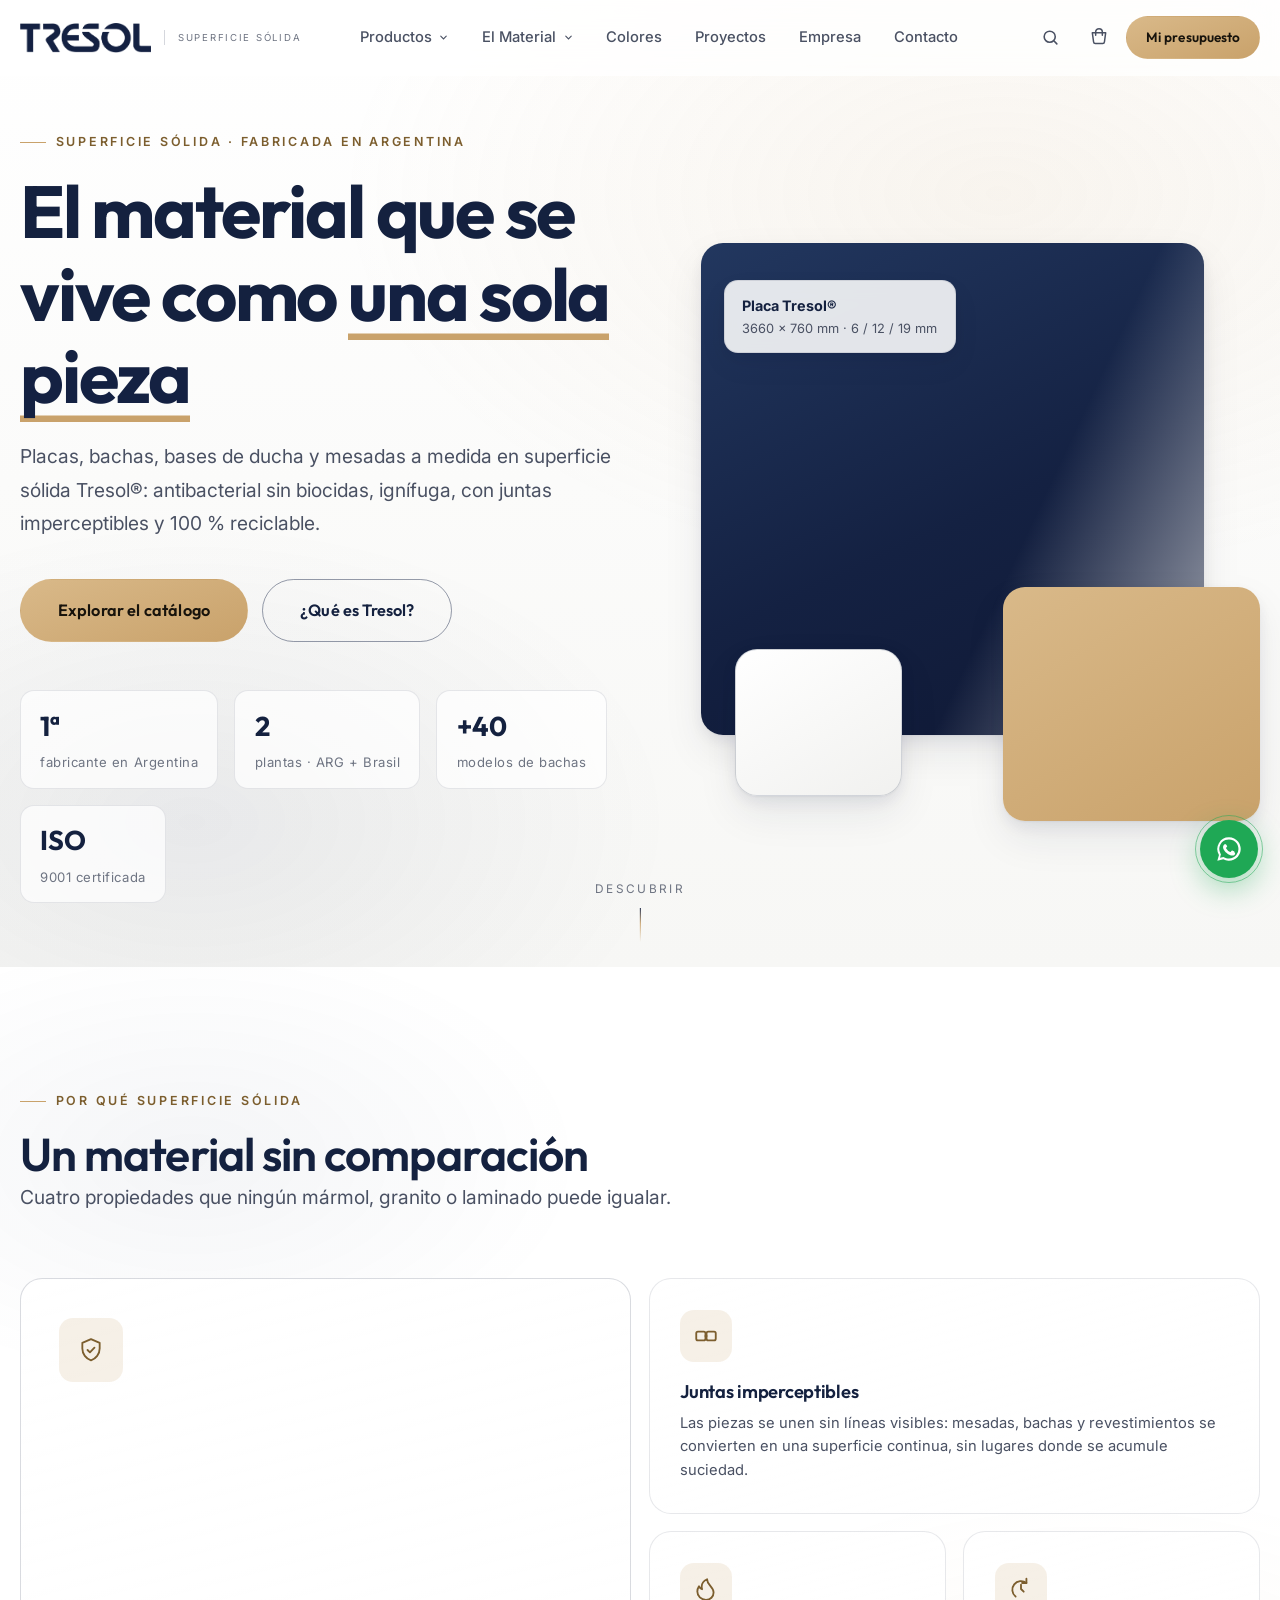
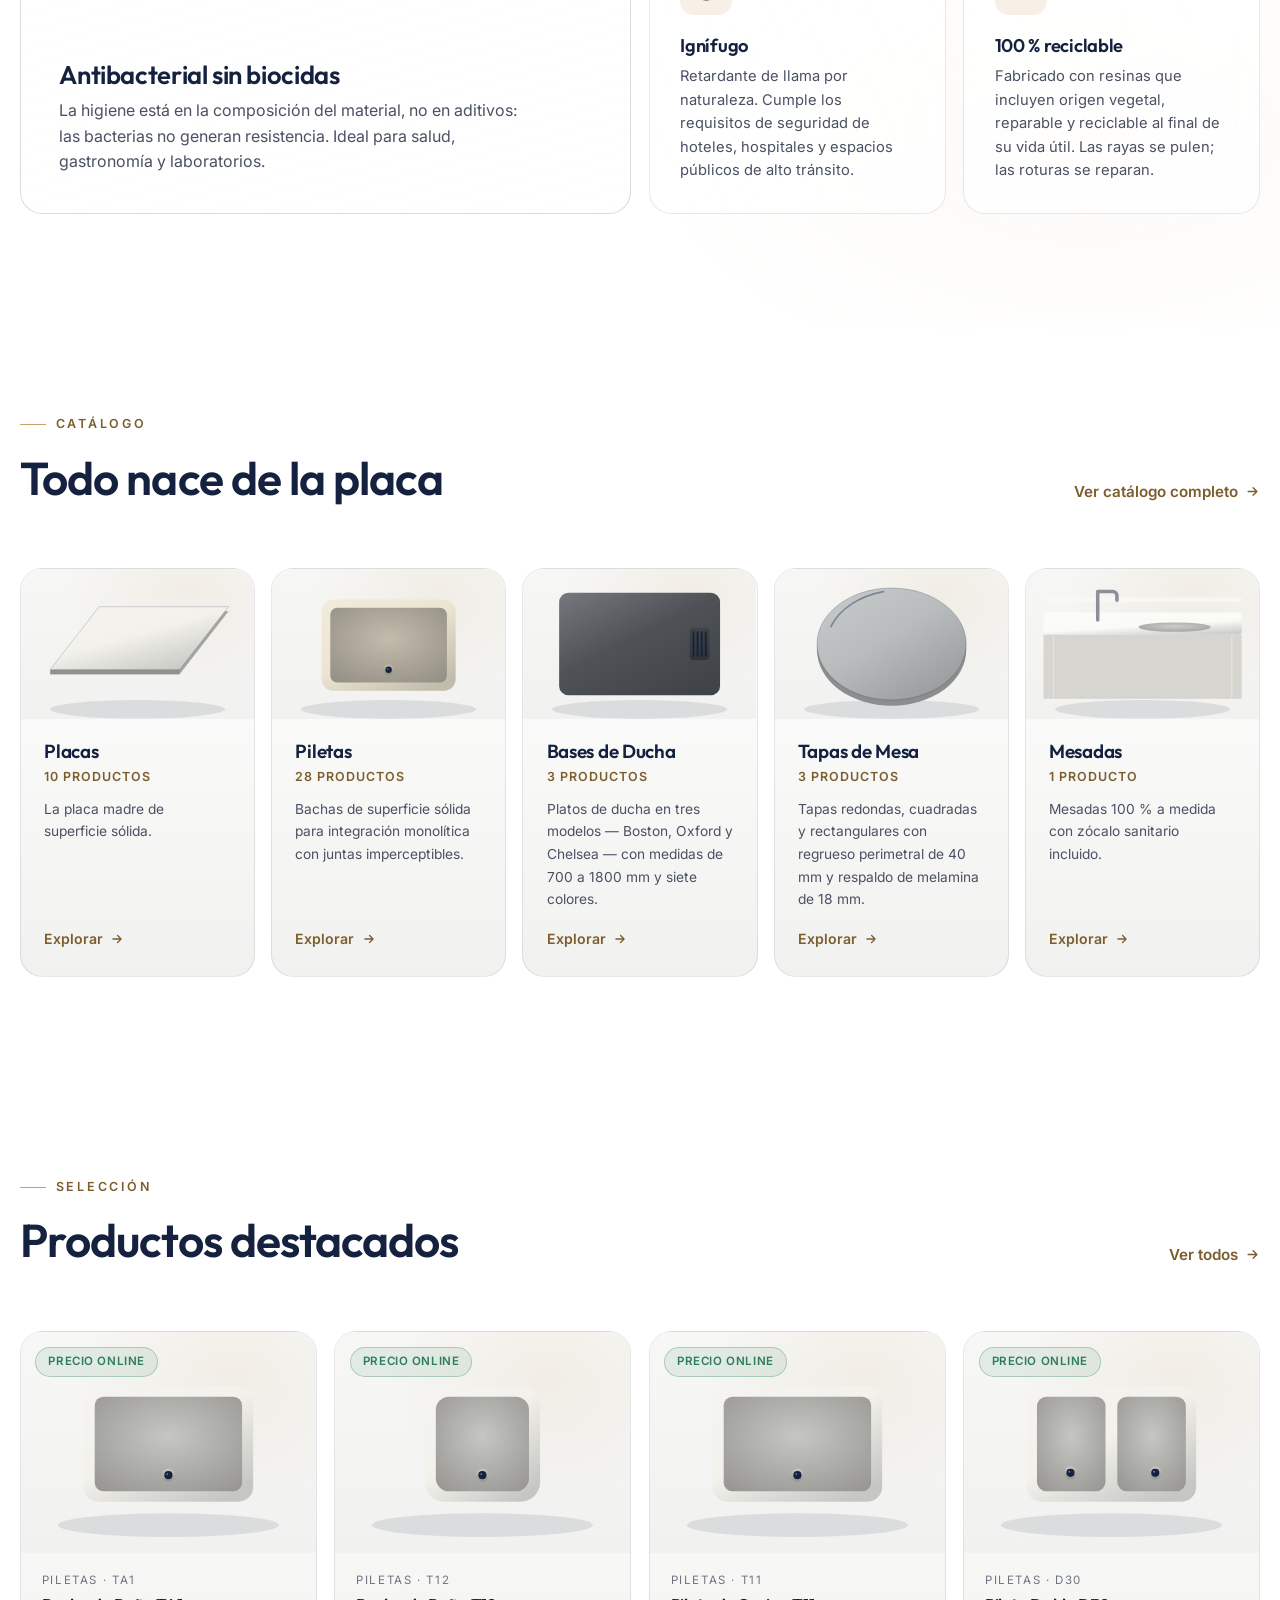
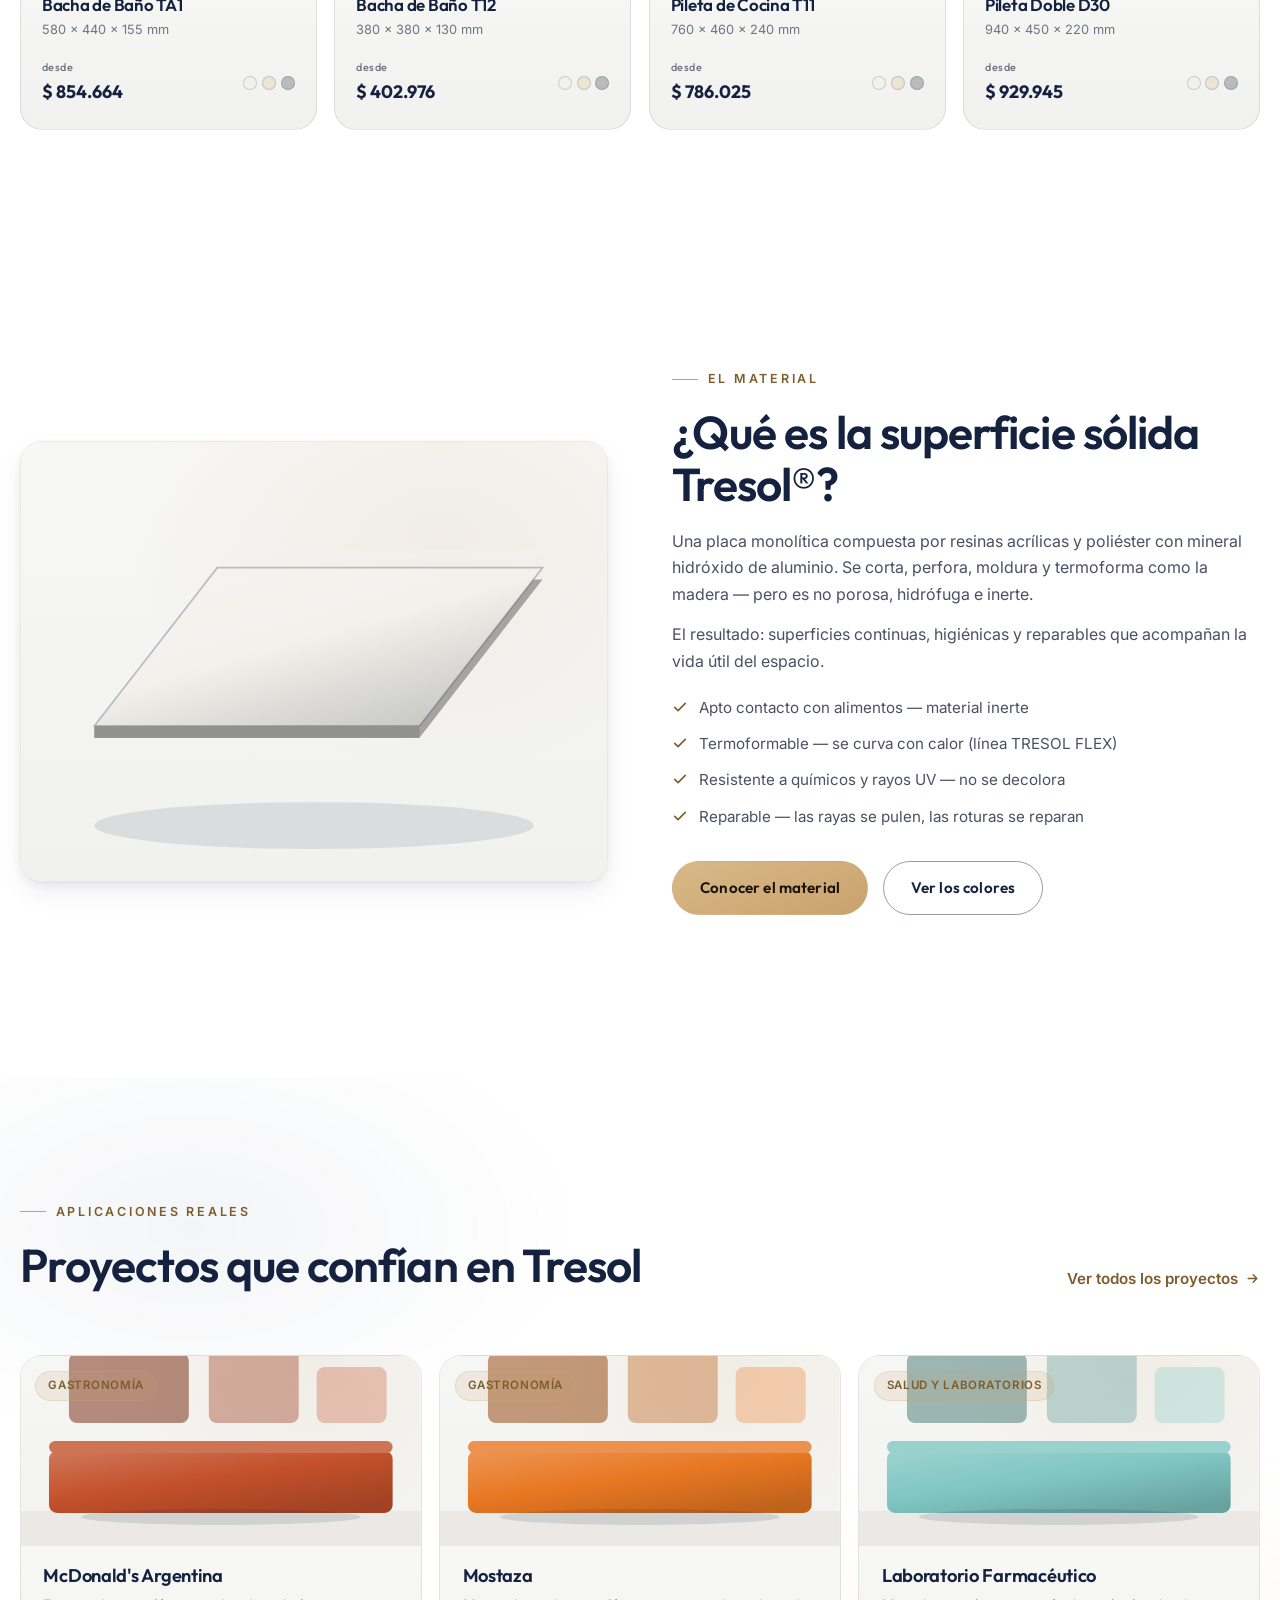
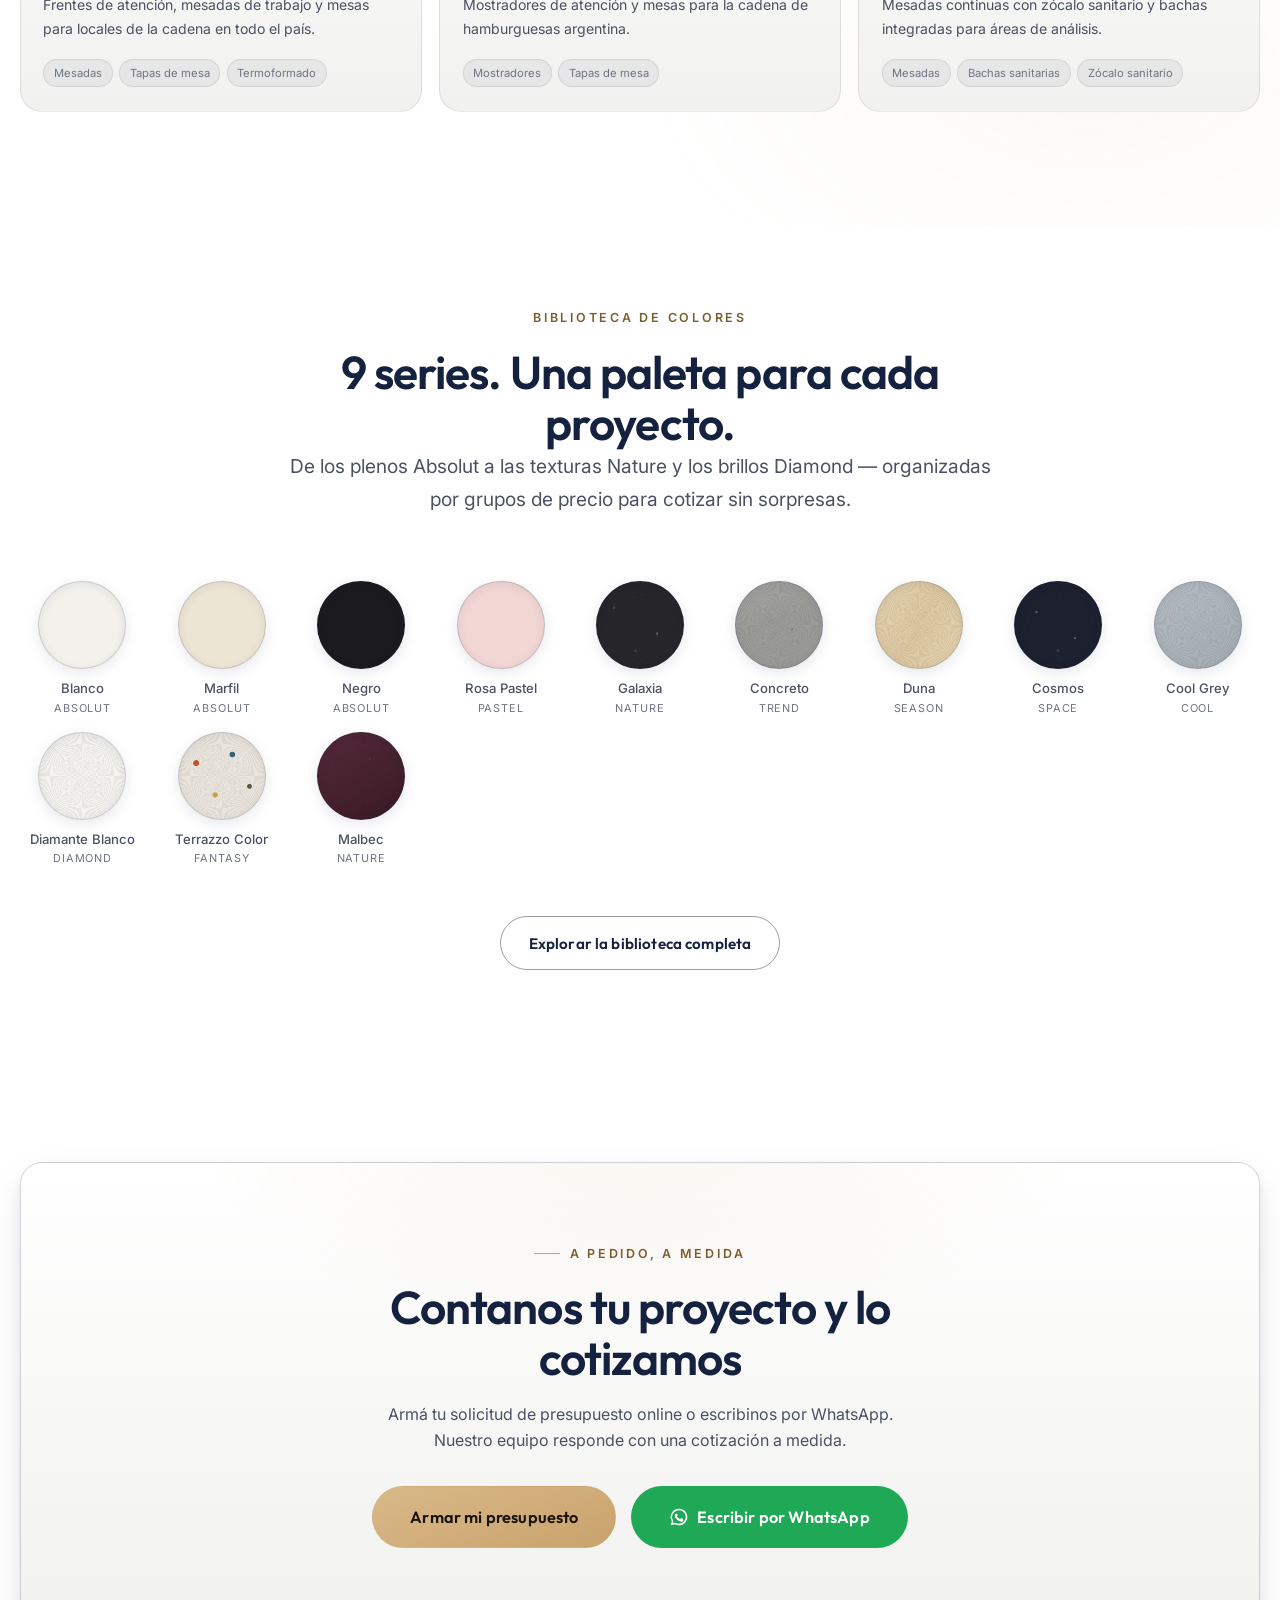
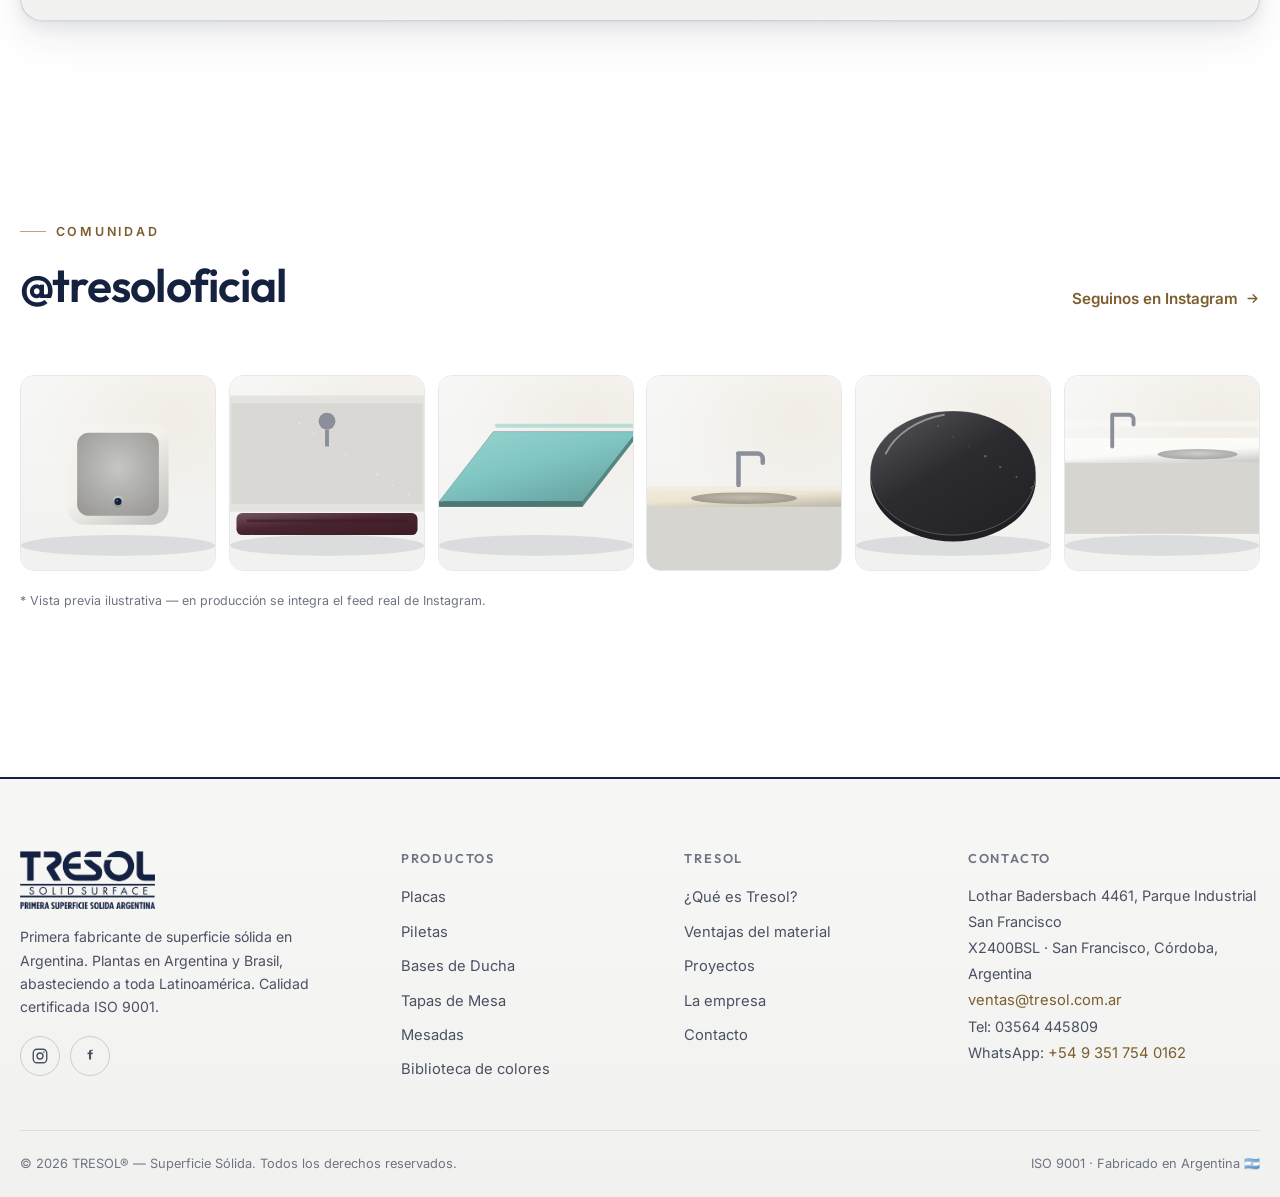
==== commit 5b4b11ee: "Deploy: sitio web Tresol listo para Vercel - vercel.json: cleanUrls false para preservar ?id= en pro" ====
--- a/index.html
+++ b/index.html
@@ -15,7 +15,8 @@
   <link rel="preconnect" href="https://fonts.gstatic.com" crossorigin>
   <link href="https://fonts.googleapis.com/css2?family=Inter:wght@400;500;600;700&family=Outfit:wght@400;500;600;700&display=swap" rel="stylesheet">
   <link rel="stylesheet" href="assets/css/styles.css">
-  <link rel="icon" href="data:image/svg+xml,%3Csvg xmlns='http://www.w3.org/2000/svg' viewBox='0 0 32 32'%3E%3Crect width='32' height='32' rx='7' fill='%230D0E10'/%3E%3Ctext x='16' y='22' text-anchor='middle' font-family='Arial' font-weight='700' font-size='17' fill='%23C9A26B'%3ET%3C/text%3E%3C/svg%3E">
+  <link rel="icon" href="data:image/svg+xml,%3Csvg xmlns='http://www.w3.org/2000/svg' viewBox='0 0 32 32'%3E%3Crect width='32' height='32' rx='7' fill='%23142142'/%3E%3Ctext x='16' y='22' text-anchor='middle' font-family='Arial' font-weight='700' font-size='17' fill='%23FFFFFF'%3ET%3C/text%3E%3C/svg%3E">
+  <meta name="theme-color" content="#FFFFFF">
 </head>
 <body>
   <div id="chrome-header"></div>
@@ -45,7 +46,7 @@
           <div class="hero-visual" aria-hidden="true">
             <div class="hero-slab hero-slab--main"></div>
             <div class="hero-slab hero-slab--accent"></div>
-            <div class="hero-slab hero-slab--dark"></div>
+            <div class="hero-slab hero-slab--light"></div>
             <div class="caption"><strong>Placa Tresol®</strong>3660 × 760 mm · 6 / 12 / 19 mm</div>
           </div>
         </div>
@@ -54,30 +55,30 @@
     </section>
 
     <!-- ============ PROPUESTA DE VALOR ============ -->
-    <section class="section" aria-labelledby="vp-title">
+    <section class="section section--aurora" aria-labelledby="vp-title">
       <div class="container">
         <div class="section-head reveal">
           <span class="eyebrow">Por qué superficie sólida</span>
           <h2 id="vp-title">Un material sin comparación</h2>
           <p class="lead">Cuatro propiedades que ningún mármol, granito o laminado puede igualar.</p>
         </div>
-        <div class="props-grid reveal-stagger">
-          <article class="card prop-card">
+        <div class="bento-grid reveal-stagger">
+          <article class="card prop-card bento-a">
             <div class="prop-icon"><svg width="26" height="26" viewBox="0 0 24 24" fill="none" stroke="currentColor" stroke-width="1.7" stroke-linecap="round" stroke-linejoin="round"><path d="M12 2 4 5.5v5.2c0 4.9 3.4 9.4 8 10.8 4.6-1.4 8-5.9 8-10.8V5.5Z"/><path d="m8.8 12 2.2 2.2 4.2-4.4"/></svg></div>
             <h3>Antibacterial sin biocidas</h3>
             <p>La higiene está en la composición del material, no en aditivos: las bacterias no generan resistencia. Ideal para salud, gastronomía y laboratorios.</p>
           </article>
-          <article class="card prop-card">
+          <article class="card prop-card bento-b">
+            <div class="prop-icon"><svg width="26" height="26" viewBox="0 0 24 24" fill="none" stroke="currentColor" stroke-width="1.7" stroke-linecap="round" stroke-linejoin="round"><rect x="3" y="8" width="8.5" height="8" rx="1.5"/><rect x="12.5" y="8" width="8.5" height="8" rx="1.5"/><path d="M11.5 12h1" stroke-dasharray="1.5 2"/></svg></div>
+            <h3>Juntas imperceptibles</h3>
+            <p>Las piezas se unen sin líneas visibles: mesadas, bachas y revestimientos se convierten en una superficie continua, sin lugares donde se acumule suciedad.</p>
+          </article>
+          <article class="card prop-card bento-c">
             <div class="prop-icon"><svg width="26" height="26" viewBox="0 0 24 24" fill="none" stroke="currentColor" stroke-width="1.7" stroke-linecap="round" stroke-linejoin="round"><path d="M12 22c4 0 7-2.9 7-6.8 0-2.8-1.7-4.6-3.2-6.3C14.4 7.3 13 5.7 13 3c-3.7 1.6-5 4.6-5 7 0 .8.1 1.5.4 2.2C7 11.7 6 10.8 5.5 9.5 4.6 10.9 4 12.6 4 14.4 4 18.6 7.5 22 12 22Z"/></svg></div>
             <h3>Ignífugo</h3>
             <p>Retardante de llama por naturaleza. Cumple los requisitos de seguridad de hoteles, hospitales y espacios públicos de alto tránsito.</p>
           </article>
-          <article class="card prop-card">
-            <div class="prop-icon"><svg width="26" height="26" viewBox="0 0 24 24" fill="none" stroke="currentColor" stroke-width="1.7" stroke-linecap="round" stroke-linejoin="round"><rect x="3" y="8" width="8.5" height="8" rx="1.5"/><rect x="12.5" y="8" width="8.5" height="8" rx="1.5"/><path d="M11.5 12h1" stroke-dasharray="1.5 2"/></svg></div>
-            <h3>Juntas imperceptibles</h3>
-            <p>Las piezas se unen sin líneas visibles: mesadas, bachas y revestimientos se convierten en una superficie continua, sin lugares donde se acumule suciedad.</p>
-          </article>
-          <article class="card prop-card">
+          <article class="card prop-card bento-d">
             <div class="prop-icon"><svg width="26" height="26" viewBox="0 0 24 24" fill="none" stroke="currentColor" stroke-width="1.7" stroke-linecap="round" stroke-linejoin="round"><path d="M7 19a8 8 0 1 1 10-12.5"/><path d="M17 2.5v4h-4"/><path d="M12 8v4l2.5 2.5"/></svg></div>
             <h3>100 % reciclable</h3>
             <p>Fabricado con resinas que incluyen origen vegetal, reparable y reciclable al final de su vida útil. Las rayas se pulen; las roturas se reparan.</p>
@@ -97,7 +98,7 @@
           <a class="text-link" href="catalogo.html">Ver catálogo completo
             <svg width="15" height="15" viewBox="0 0 24 24" fill="none" stroke="currentColor" stroke-width="2.2" stroke-linecap="round" stroke-linejoin="round"><path d="M5 12h14m-6-6 6 6-6 6"/></svg></a>
         </div>
-        <div class="cat-grid reveal-stagger" id="homeCategorias"></div>
+        <div class="cat-grid reveal-stagger" id="homeCategorias"><div class="sk sk--cat" aria-hidden="true"></div><div class="sk sk--cat" aria-hidden="true"></div><div class="sk sk--cat" aria-hidden="true"></div><div class="sk sk--cat" aria-hidden="true"></div><div class="sk sk--cat" aria-hidden="true"></div></div>
       </div>
     </section>
 
@@ -112,7 +113,7 @@
           <a class="text-link" href="catalogo.html">Ver todos
             <svg width="15" height="15" viewBox="0 0 24 24" fill="none" stroke="currentColor" stroke-width="2.2" stroke-linecap="round" stroke-linejoin="round"><path d="M5 12h14m-6-6 6 6-6 6"/></svg></a>
         </div>
-        <div class="prod-grid reveal-stagger" id="homeDestacados"></div>
+        <div class="prod-grid reveal-stagger" id="homeDestacados"><div class="sk sk--prod" aria-hidden="true"></div><div class="sk sk--prod" aria-hidden="true"></div><div class="sk sk--prod" aria-hidden="true"></div><div class="sk sk--prod" aria-hidden="true"></div></div>
       </div>
     </section>
 
@@ -120,8 +121,8 @@
     <section class="section" aria-labelledby="mat-title">
       <div class="container">
         <div class="split">
-          <div class="split-visual reveal" id="matVisual" aria-hidden="true"></div>
-          <div class="split-content reveal">
+          <div class="split-visual reveal reveal--left" id="matVisual" aria-hidden="true"></div>
+          <div class="split-content reveal reveal--right">
             <span class="eyebrow">El material</span>
             <h2 id="mat-title">¿Qué es la superficie sólida Tresol®?</h2>
             <p>Una placa monolítica compuesta por resinas acrílicas y poliéster con mineral hidróxido de aluminio. Se corta, perfora, moldura y termoforma como la madera — pero es no porosa, hidrófuga e inerte.</p>
@@ -142,7 +143,7 @@
     </section>
 
     <!-- ============ PROYECTOS DESTACADOS ============ -->
-    <section class="section" aria-labelledby="proj-title">
+    <section class="section section--aurora" aria-labelledby="proj-title">
       <div class="container">
         <div class="section-head section-head--split reveal">
           <div>
@@ -152,7 +153,7 @@
           <a class="text-link" href="proyectos.html">Ver todos los proyectos
             <svg width="15" height="15" viewBox="0 0 24 24" fill="none" stroke="currentColor" stroke-width="2.2" stroke-linecap="round" stroke-linejoin="round"><path d="M5 12h14m-6-6 6 6-6 6"/></svg></a>
         </div>
-        <div class="proj-grid reveal-stagger" id="homeProyectos"></div>
+        <div class="proj-grid reveal-stagger" id="homeProyectos"><div class="sk sk--proj" aria-hidden="true"></div><div class="sk sk--proj" aria-hidden="true"></div><div class="sk sk--proj" aria-hidden="true"></div></div>
       </div>
     </section>
 
@@ -164,7 +165,7 @@
           <h2 id="col-title">9 series. Una paleta para cada proyecto.</h2>
           <p class="lead">De los plenos Absolut a las texturas Nature y los brillos Diamond — organizadas por grupos de precio para cotizar sin sorpresas.</p>
         </div>
-        <div class="swatch-grid reveal-stagger" id="homeColores"></div>
+        <div class="swatch-grid reveal-stagger" id="homeColores"><div class="sk sk--swatch" aria-hidden="true"></div><div class="sk sk--swatch" aria-hidden="true"></div><div class="sk sk--swatch" aria-hidden="true"></div><div class="sk sk--swatch" aria-hidden="true"></div><div class="sk sk--swatch" aria-hidden="true"></div><div class="sk sk--swatch" aria-hidden="true"></div><div class="sk sk--swatch" aria-hidden="true"></div><div class="sk sk--swatch" aria-hidden="true"></div><div class="sk sk--swatch" aria-hidden="true"></div><div class="sk sk--swatch" aria-hidden="true"></div><div class="sk sk--swatch" aria-hidden="true"></div><div class="sk sk--swatch" aria-hidden="true"></div></div>
         <div class="text-center mt-4 reveal">
           <a class="btn btn--ghost" href="colores.html">Explorar la biblioteca completa</a>
         </div>
@@ -200,7 +201,7 @@
           <a class="text-link" href="https://www.instagram.com/tresoloficial" target="_blank" rel="noopener">Seguinos en Instagram
             <svg width="15" height="15" viewBox="0 0 24 24" fill="none" stroke="currentColor" stroke-width="2.2" stroke-linecap="round" stroke-linejoin="round"><path d="M5 12h14m-6-6 6 6-6 6"/></svg></a>
         </div>
-        <div class="ig-grid reveal-stagger" id="homeIg"></div>
+        <div class="ig-grid reveal-stagger" id="homeIg"><div class="sk sk--ig" aria-hidden="true"></div><div class="sk sk--ig" aria-hidden="true"></div><div class="sk sk--ig" aria-hidden="true"></div><div class="sk sk--ig" aria-hidden="true"></div><div class="sk sk--ig" aria-hidden="true"></div><div class="sk sk--ig" aria-hidden="true"></div></div>
         <p class="muted mt-2 reveal" style="font-size:.78rem">* Vista previa ilustrativa — en producción se integra el feed real de Instagram.</p>
       </div>
     </section>
--- a/assets/css/styles.css
+++ b/assets/css/styles.css
@@ -1,27 +1,101 @@
 /* ============================================================
    TRESOL — Sistema de diseño
-   Dark premium · acento bronce · Outfit + Inter
+   Claro premium · navy protagonista · bronce de acento
+   Outfit + Inter
+   ------------------------------------------------------------
+   Regla del bronce: --accent es SUPERFICIE (relleno), nunca texto.
+   Para texto sobre fondo claro se usa --accent-2 (#7C5E2E, AA).
    ============================================================ */
 
+/* ============================================================
+   ESCALA DE BREAKPOINTS
+   ------------------------------------------------------------
+   Derivada del contenido real (auditoría en cerebro/auditoria-
+   responsive.md), no de una escala estándar de industria. Las custom
+   properties no funcionan dentro de @media, así que estos valores
+   se escriben literales en cada regla — esta tabla es la fuente de
+   verdad para mantenerlos consistentes. Si un componente necesita un
+   corte nuevo, primero ver si entra en uno de estos cinco.
+
+   --bp-sm   640px   2 columnas en contenido angosto:
+                      .form-row, .quote-item (max), .ig-grid (3 col),
+                      .footer-grid (2 col), .bento-grid (2 col)
+   --bp-md   920px   Tablet — más aire, no más columnas todavía:
+                      .brand-img (logo grande), .split (2 col),
+                      .footer-grid (4 col)
+   --bp-lg   980px   Layouts de 2 columnas anchos y grillas completas:
+                      .hero-grid, .hero-visual (max), .pdp-grid,
+                      .bento-grid (12 col), .ig-grid (6 col)
+   --bp-xl   1024px  Nav horizontal reemplaza la hamburguesa; layouts
+                      con sidebar: .main-nav, .mega, .nav-toggle,
+                      .catalog-layout, .filters-toggle, .quote-layout
+   --bp-2xl  1280px  Header en su forma completa: .brand-tag visible
+
+   Excepciones puntuales — no son parte de la escala regular, cada una
+   documentada in situ con el número que la justifica:
+   1160px  .bento-c/d (paso intermedio antes de --bp-xl+ completo)
+   1240px  .btn-quote (el CTA del header necesita 141px más que --bp-2xl)
+   ============================================================ */
+
 :root {
-  /* Paleta */
-  --bg: #0D0E10;
-  --bg-2: #121316;
-  --bg-3: #17181C;
-  --panel: #1A1B20;
-  --panel-2: #1F2127;
-  --line: rgba(255, 255, 255, .08);
-  --line-strong: rgba(255, 255, 255, .14);
-  --text: #F2F0EB;
-  --text-2: #B9B7B0;
-  --text-3: #85837D;
-  --accent: #C9A26B;
-  --accent-2: #E3C89A;
-  --accent-dim: rgba(201, 162, 107, .14);
-  --ok: #7FC6A4;
-  --danger: #E0685E;
-  --shadow-lg: 0 24px 60px rgba(0, 0, 0, .5);
-  --shadow-md: 0 12px 32px rgba(0, 0, 0, .38);
+  color-scheme: light;
+
+  /* Superficies */
+  --bg: #FFFFFF;
+  --bg-2: #F7F7F5;
+  --bg-3: #F1F1EF;
+  --panel: #FFFFFF;
+  --panel-2: #F6F6F4;
+
+  /* Texto */
+  --text: #14213F;              /* 15.84 sobre --bg · AA */
+  --text-2: #4A5163;            /*  7.93 sobre --bg · AA */
+  --text-3: #6E7482;            /*  4.68 sobre --bg · AA */
+
+  /* Bronce — identidad conservada, roles separados */
+  --accent: #C9A26B;            /* SOLO relleno: como texto da 2.37, falla AA */
+  --accent-lite: #D9B989;       /* stop claro de gradientes de relleno; tinta encima 9.91 */
+  --accent-2: #7C5E2E;          /* bronce de TEXTO: 6.00 sobre --bg, 5.23 sobre --panel-2 */
+  --accent-dim: rgba(201, 162, 107, .16);
+  --ink-on-accent: #17130C;     /* tinta sobre relleno bronce: 7.81 · AA */
+
+  /* Navy — protagonista */
+  --navy: #142142;
+  --navy-2: #22375F;
+  --navy-3: #0F1834;
+  --navy-ink: #0A1022;
+  --navy-dim: rgba(20, 33, 66, .06);
+  --navy-line: rgba(20, 33, 66, .16);
+  --navy-glow: rgba(34, 55, 95, .05);
+
+  /* Líneas — tres niveles: decorativo, marcado, y control (3:1 WCAG 1.4.11) */
+  --line: rgba(20, 33, 66, .10);
+  --line-strong: rgba(20, 33, 66, .18);
+  --line-input: rgba(20, 33, 66, .44);   /* 3.23 sobre --bg — mínimo que cumple 3:1 */
+
+  /* Estado */
+  --ok: #2E7D5B;                /* 5.00 sobre --bg · AA */
+  --ok-dim: rgba(46, 125, 91, .10);
+  --ok-line: rgba(46, 125, 91, .30);
+  --danger: #C0392B;            /* 5.44 sobre --bg · AA */
+
+  /* Superficies compuestas — reemplazan los literales con el fondo incrustado */
+  --glass-bg: rgba(255, 255, 255, .72);
+  --glass-bg-strong: rgba(255, 255, 255, .88);
+  --glass-border: rgba(20, 33, 66, .10);
+  --overlay: rgba(255, 255, 255, .96);   /* mega-menú, nav móvil */
+  --scrim: rgba(20, 33, 66, .34);        /* backdrop de modal y buscador */
+  --sheen: rgba(255, 255, 255, .55);
+  --surface-ph: #F1F1EF;                 /* placeholder detrás de los SVG */
+  --hover-tint: rgba(20, 33, 66, .05);
+
+  /* Sombras — tinte navy, spread bajo, sin negro puro */
+  --shadow-lg: 0 1px 2px rgba(20, 33, 66, .05), 0 6px 16px rgba(20, 33, 66, .07),
+               0 18px 40px rgba(20, 33, 66, .08);
+  --shadow-md: 0 1px 2px rgba(20, 33, 66, .04), 0 4px 12px rgba(20, 33, 66, .06),
+               0 12px 28px rgba(20, 33, 66, .06);
+  --shadow-sm: 0 1px 2px rgba(20, 33, 66, .05), 0 2px 8px rgba(20, 33, 66, .05);
+  --glow-accent: 0 0 0 1px rgba(201, 162, 107, .35), 0 8px 24px rgba(201, 162, 107, .18);
 
   /* Tipografía */
   --font-display: 'Outfit', 'Segoe UI', system-ui, sans-serif;
@@ -47,7 +121,10 @@
   font-size: 16px;
   line-height: 1.65;
   -webkit-font-smoothing: antialiased;
-  overflow-x: hidden;
+  /* Sin overflow-x: hidden a propósito. Escondía los desbordes en vez de
+     resolverlos: es lo que convirtió el bug de la hamburguesa en "hay que
+     moverse para verla" en lugar de un desborde evidente. Si algo desborda,
+     se arregla la causa. Auditado de 320 a 2560 px — ver cerebro/. */
 }
 img, svg, video { display: block; max-width: 100%; }
 a { color: inherit; text-decoration: none; }
@@ -55,52 +132,61 @@
 input, select, textarea { font: inherit; color: inherit; }
 ul, ol { padding: 0; list-style: none; }
 
-::selection { background: var(--accent); color: #14110B; }
+::selection { background: var(--accent); color: var(--ink-on-accent); }
 
 /* Fondo con textura sutil */
 body::before {
   content: '';
   position: fixed; inset: 0; z-index: -1; pointer-events: none;
   background:
-    radial-gradient(1100px 500px at 85% -5%, rgba(201, 162, 107, .07), transparent 60%),
-    radial-gradient(900px 600px at -10% 30%, rgba(120, 140, 170, .05), transparent 55%);
+    radial-gradient(1100px 500px at 85% -5%, rgba(201, 162, 107, .05), transparent 60%),
+    radial-gradient(900px 600px at -10% 30%, var(--navy-glow), transparent 55%),
+    radial-gradient(1000px 500px at 50% 110%, rgba(20, 33, 66, .04), transparent 60%);
 }
 
 /* ---------- Accesibilidad ---------- */
 .skip-link {
   position: absolute; left: -9999px; top: 0; z-index: 300;
-  background: var(--accent); color: #14110B; padding: .7rem 1.2rem;
+  background: var(--accent); color: var(--ink-on-accent); padding: .7rem 1.2rem;
   border-radius: 0 0 var(--radius-sm) 0; font-weight: 600;
 }
 .skip-link:focus { left: 0; }
-:focus-visible { outline: 2px solid var(--accent); outline-offset: 3px; border-radius: 4px; }
+:focus-visible { outline: 2px solid var(--accent-2); outline-offset: 3px; border-radius: 4px; }
 
 @media (prefers-reduced-motion: reduce) {
   *, *::before, *::after { animation-duration: .01ms !important; transition-duration: .01ms !important; }
   html { scroll-behavior: auto; }
+  .reveal, .reveal--left, .reveal--right, .reveal-stagger > * { opacity: 1 !important; transform: none !important; }
 }
 
 /* ---------- Tipografía ---------- */
 h1, h2, h3, h4 { font-family: var(--font-display); font-weight: 600; line-height: 1.12; letter-spacing: -.015em; }
-h1 { font-size: clamp(2.4rem, 5.5vw, 4.2rem); }
-h2 { font-size: clamp(1.7rem, 3.4vw, 2.6rem); }
+h1 { font-size: clamp(2.6rem, 5.8vw, 4.6rem); font-weight: 700; letter-spacing: -.03em; }
+h2 { font-size: clamp(1.8rem, 3.6vw, 2.9rem); letter-spacing: -.02em; }
 h3 { font-size: clamp(1.2rem, 2vw, 1.5rem); }
 p { color: var(--text-2); }
 
 .eyebrow {
   display: inline-flex; align-items: center; gap: .6rem;
   font-size: .78rem; font-weight: 600; letter-spacing: .22em; text-transform: uppercase;
-  color: var(--accent); margin-bottom: 1.1rem;
+  color: var(--accent-2); margin-bottom: 1.1rem;
 }
 .eyebrow::before { content: ''; width: 26px; height: 1px; background: var(--accent); }
 
-.lead { font-size: clamp(1.02rem, 1.5vw, 1.2rem); color: var(--text-2); max-width: 62ch; }
+.lead { font-size: clamp(1.02rem, 1.5vw, 1.2rem); color: var(--text-2); max-width: 62ch; line-height: 1.75; }
 
 /* ---------- Layout ---------- */
 .container { width: min(var(--container), 100% - 2.5rem); margin-inline: auto; }
-.section { padding: clamp(4rem, 8vw, 7rem) 0; }
-.section--tight { padding: clamp(2.5rem, 5vw, 4rem) 0; }
-.section-head { max-width: 720px; margin-bottom: clamp(2rem, 4vw, 3.2rem); }
+/* Las bandas recortan lo que se les escape en horizontal. Lo pide el estado
+   previo de .reveal--left/--right (L967-968): translateX(±36px) contra un
+   gutter de 20px deja 16px fuera del viewport en TODOS los anchos, mientras el
+   elemento no fue revelado. Es `clip` y no `hidden` a propósito: `hidden` crea
+   un contenedor de scroll y rompería el `position: sticky` de .filters,
+   .pdp-gallery y .quote-summary. El gutter del .container deja aire suficiente
+   para que las sombras de .split-visual no se noten recortadas. */
+.section { padding: clamp(4.5rem, 9vw, 8.5rem) 0; overflow-x: clip; }
+.section--tight { padding: clamp(3rem, 6vw, 5rem) 0; overflow-x: clip; }
+.section-head { max-width: 720px; margin-bottom: clamp(2.4rem, 5vw, 4rem); }
 .section-head--center { margin-inline: auto; text-align: center; }
 .section-head--center .eyebrow { justify-content: center; }
 .section-head--center .eyebrow::before { display: none; }
@@ -113,28 +199,35 @@
 .site-header {
   position: fixed; top: 0; left: 0; right: 0; z-index: 120;
   height: var(--header-h);
-  background: rgba(13, 14, 16, .72);
+  background: var(--glass-bg);
   backdrop-filter: blur(18px); -webkit-backdrop-filter: blur(18px);
   border-bottom: 1px solid transparent;
   transition: border-color .3s, background .3s;
 }
-.site-header.is-scrolled { border-bottom-color: var(--line); background: rgba(13, 14, 16, .88); }
+.site-header.is-scrolled { border-bottom-color: var(--line); background: var(--glass-bg-strong); }
 .header-inner {
   height: 100%; display: flex; align-items: center; gap: 2rem;
   width: min(var(--container), 100% - 2.5rem); margin-inline: auto;
 }
 
-.brand { display: flex; align-items: baseline; gap: .5rem; flex-shrink: 0; }
+.brand { display: flex; align-items: center; gap: .8rem; flex-shrink: 0; }
 .brand-logo {
   font-family: var(--font-display); font-weight: 700; font-size: 1.55rem;
   letter-spacing: .06em; color: var(--text);
 }
-.brand-logo span { color: var(--accent); }
+.brand-logo span { color: var(--accent-2); }
+.brand-img { height: 26px; width: auto; transition: filter .25s, opacity .25s; }
+/* El logo pasó a navy: aclararlo lo desvanecía sobre fondo claro. */
+.brand:hover .brand-img { opacity: .72; }
+@media (min-width: 920px) { .brand-img { height: 30px; } }
 .brand-tag {
   font-size: .6rem; letter-spacing: .18em; text-transform: uppercase; color: var(--text-3);
-  display: none;
-}
-@media (min-width: 900px) { .brand-tag { display: inline; } }
+  display: none; border-left: 1px solid var(--line-strong); padding-left: .8rem;
+}
+/* El tag cuesta 148px medidos. A 900 se comía el espacio que necesita el nav
+   horizontal: con el tag el nav pedía 1096px, sin él pide 930 y entra a 1024.
+   Se difiere a 1280, donde ya conviven nav completo + tag + CTA (1197 de 1240). */
+@media (min-width: 1280px) { .brand-tag { display: inline; } }
 
 .main-nav { display: none; align-items: center; gap: .35rem; margin-inline: auto; }
 @media (min-width: 1024px) { .main-nav { display: flex; } }
@@ -144,7 +237,7 @@
   font-size: .92rem; font-weight: 500; color: var(--text-2);
   transition: color .25s, background .25s;
 }
-.nav-link:hover, .nav-link[aria-expanded="true"], .nav-link.is-active { color: var(--text); background: rgba(255, 255, 255, .06); }
+.nav-link:hover, .nav-link[aria-expanded="true"], .nav-link.is-active { color: var(--text); background: var(--hover-tint); }
 .nav-link .caret { transition: transform .25s; }
 .nav-link[aria-expanded="true"] .caret { transform: rotate(180deg); }
 
@@ -154,22 +247,36 @@
   width: 42px; height: 42px; border-radius: 999px; color: var(--text-2);
   transition: color .25s, background .25s;
 }
-.icon-btn:hover { color: var(--text); background: rgba(255, 255, 255, .07); }
+.icon-btn:hover { color: var(--text); background: var(--hover-tint); }
 .cart-count {
   position: absolute; top: 3px; right: 1px; min-width: 17px; height: 17px; padding: 0 4px;
-  border-radius: 999px; background: var(--accent); color: #14110B;
+  border-radius: 999px; background: var(--accent); color: var(--ink-on-accent);
   font-size: .66rem; font-weight: 700; display: none; align-items: center; justify-content: center;
 }
 .cart-count.is-visible { display: inline-flex; }
 
-.btn-quote { display: none; }
-@media (min-width: 1160px) { .btn-quote { display: inline-flex; } }
-
-/* Mega menú */
+/* El botón lleva `btn btn--primary btn--sm btn-quote` (main.js:374). Con un
+   selector de clase suelta, `.btn { display: inline-flex }` (L272) empataba en
+   especificidad y ganaba por estar más abajo: el botón se mostraba en TODOS los
+   anchos y empujaba la hamburguesa fuera del viewport en móvil. Se sube la
+   especificidad para que no dependa del orden del archivo. */
+.header-actions .btn-quote { display: none; }
+/* El umbral era 1160 y el header pedía 1178: desbordaba 17px en las 9 páginas
+   entre 1160 y 1279. El CTA cuesta 141px medidos; con él, el header pide 1031
+   (sin brand-tag) y 1197 (con tag, ≥1280). 1240 deja margen en los dos casos. */
+@media (min-width: 1240px) { .header-actions .btn-quote { display: inline-flex; } }
+
+/* Mega menú — solo existe junto con el nav horizontal: los botones que lo abren
+   viven dentro de .main-nav. Con visibility:hidden se seguía maquetando a todo
+   ancho y su grilla de 3 columnas fijas desbordaba hasta 141px a 320. Mismo
+   patrón de conmutación que .main-nav (L189-190) y .nav-toggle (L253-254). */
 .mega {
+  display: none;
   position: absolute; top: calc(var(--header-h) - 8px); left: 50%; transform: translateX(-50%) translateY(10px);
-  width: min(920px, calc(100vw - 2rem));
-  background: rgba(23, 24, 28, .96);
+  /* 100vw incluye la scrollbar; el bloque contenedor es .site-header, que es
+     fixed con left:0/right:0 y por lo tanto ya la excluye. 100% es lo correcto. */
+  width: min(920px, calc(100% - 2rem));
+  background: var(--overlay);
   backdrop-filter: blur(24px); -webkit-backdrop-filter: blur(24px);
   border: 1px solid var(--line-strong); border-radius: var(--radius-lg);
   box-shadow: var(--shadow-lg);
@@ -177,6 +284,7 @@
   opacity: 0; visibility: hidden; pointer-events: none;
   transition: opacity .28s var(--ease), transform .28s var(--ease), visibility .28s;
 }
+@media (min-width: 1024px) { .mega { display: block; } }
 .mega.is-open { opacity: 1; visibility: visible; pointer-events: auto; transform: translateX(-50%) translateY(0); }
 .mega-grid { display: grid; grid-template-columns: repeat(3, 1fr); gap: .6rem; }
 .mega-item {
@@ -184,10 +292,10 @@
   padding: .95rem 1.05rem; border-radius: var(--radius);
   transition: background .25s;
 }
-.mega-item:hover { background: rgba(255, 255, 255, .05); }
+.mega-item:hover { background: var(--navy-dim); }
 .mega-item strong { font-family: var(--font-display); font-weight: 600; font-size: .98rem; }
 .mega-item span { font-size: .8rem; color: var(--text-3); line-height: 1.45; }
-.mega-item .count { color: var(--accent); font-size: .74rem; font-weight: 600; letter-spacing: .06em; }
+.mega-item .count { color: var(--accent-2); font-size: .74rem; font-weight: 600; letter-spacing: .06em; }
 .mega-footer {
   margin-top: 1.2rem; padding-top: 1.2rem; border-top: 1px solid var(--line);
   display: flex; justify-content: space-between; align-items: center; gap: 1rem; flex-wrap: wrap;
@@ -199,7 +307,7 @@
 @media (min-width: 1024px) { .nav-toggle { display: none; } }
 .mobile-nav {
   position: fixed; inset: var(--header-h) 0 0 0; z-index: 110;
-  background: rgba(13, 14, 16, .97); backdrop-filter: blur(20px);
+  background: var(--overlay); backdrop-filter: blur(20px);
   padding: 1.6rem clamp(1.25rem, 5vw, 2.5rem) 7rem;
   overflow-y: auto;
   opacity: 0; visibility: hidden; transform: translateY(-8px);
@@ -214,10 +322,11 @@
 .mobile-nav-sub { display: none; padding-top: .8rem; }
 .mobile-nav-group.is-open .mobile-nav-sub { display: block; }
 .mobile-nav-sub a { display: block; padding: .45rem 0; color: var(--text-2); font-size: .98rem; }
-.mobile-nav-sub a:hover { color: var(--accent); }
+.mobile-nav-sub a:hover { color: var(--accent-2); }
 
 /* ---------- Botones ---------- */
 .btn {
+  position: relative; overflow: hidden;
   display: inline-flex; align-items: center; justify-content: center; gap: .55rem;
   padding: .85rem 1.7rem; border-radius: 999px;
   font-family: var(--font-display); font-weight: 600; font-size: .95rem; letter-spacing: .01em;
@@ -225,10 +334,23 @@
   border: 1px solid transparent; white-space: nowrap;
 }
 .btn:active { transform: scale(.97); }
-.btn--primary { background: var(--accent); color: #17130C; }
-.btn--primary:hover { background: var(--accent-2); box-shadow: 0 8px 28px rgba(201, 162, 107, .3); transform: translateY(-1px); }
-.btn--ghost { border-color: var(--line-strong); color: var(--text); }
-.btn--ghost:hover { border-color: var(--accent); color: var(--accent-2); transform: translateY(-1px); }
+.btn--primary { background: linear-gradient(160deg, var(--accent-lite), var(--accent)); color: var(--ink-on-accent); }
+.btn--primary::after {
+  content: ''; position: absolute; inset: 0; pointer-events: none;
+  background: linear-gradient(115deg, transparent 35%, rgba(255, 255, 255, .35) 50%, transparent 65%);
+  transform: translateX(-120%);
+  transition: transform .55s var(--ease);
+}
+.btn--primary:hover::after { transform: translateX(120%); }
+.btn--primary:hover {
+  box-shadow: 0 4px 12px rgba(201, 162, 107, .30), 0 10px 26px rgba(20, 33, 66, .10);
+  transform: translateY(-2px);
+}
+.btn--ghost { border-color: var(--line-input); color: var(--text); }
+.btn--ghost:hover {
+  border-color: var(--accent-2); color: var(--accent-2); transform: translateY(-2px);
+  background: rgba(201, 162, 107, .06); box-shadow: var(--shadow-sm);
+}
 .btn--dark { background: var(--panel-2); color: var(--text); border-color: var(--line); }
 .btn--dark:hover { border-color: var(--line-strong); transform: translateY(-1px); }
 .btn--sm { padding: .55rem 1.15rem; font-size: .85rem; }
@@ -240,7 +362,7 @@
 
 .text-link {
   display: inline-flex; align-items: center; gap: .45rem;
-  color: var(--accent); font-weight: 600; font-size: .95rem;
+  color: var(--accent-2); font-weight: 600; font-size: .95rem;
   transition: gap .25s var(--ease), color .25s;
 }
 .text-link:hover { gap: .75rem; color: var(--accent-2); }
@@ -252,31 +374,39 @@
   font-size: .72rem; font-weight: 600; letter-spacing: .05em; text-transform: uppercase;
   background: var(--accent-dim); color: var(--accent-2); border: 1px solid rgba(201, 162, 107, .25);
 }
-.badge--neutral { background: rgba(255, 255, 255, .06); color: var(--text-2); border-color: var(--line); }
-.badge--ok { background: rgba(127, 198, 164, .12); color: var(--ok); border-color: rgba(127, 198, 164, .3); }
+.badge--neutral { background: var(--hover-tint); color: var(--text-2); border-color: var(--line); }
+.badge--ok { background: var(--ok-dim); color: var(--ok); border-color: var(--ok-line); }
 
 .chip {
   display: inline-flex; align-items: center; gap: .45rem;
-  padding: .5rem 1.05rem; border-radius: 999px; border: 1px solid var(--line-strong);
+  padding: .5rem 1.05rem; border-radius: 999px; border: 1px solid var(--line-input);
   font-size: .88rem; font-weight: 500; color: var(--text-2);
   transition: all .25s var(--ease); cursor: pointer;
 }
-.chip:hover { border-color: var(--accent); color: var(--text); }
-.chip.is-active { background: var(--accent); border-color: var(--accent); color: #17130C; font-weight: 600; }
+.chip:hover { border-color: var(--accent-2); color: var(--text); }
+.chip.is-active { background: var(--accent); border-color: var(--accent); color: var(--ink-on-accent); font-weight: 600; }
 .chip .chip-count { font-size: .74rem; opacity: .7; }
 
 /* ---------- Hero ---------- */
 .hero {
-  position: relative; min-height: calc(100svh - 0px);
+  position: relative; min-height: 100svh;
   display: flex; align-items: center; overflow: hidden;
   padding: calc(var(--header-h) + 3rem) 0 4rem;
+}
+/* En teléfono horizontal (~740×380) medido: el hero llegaba a 1453px de alto,
+   3.8 pantallas de scroll antes del siguiente bloque. min-height no era la
+   causa — el contenido ya la superaba — sino .hero-visual, que a ese ancho de
+   columna única escala a ~770px con aspect-ratio 4/4.4. Se achata por debajo
+   de 980, que es donde .hero-grid deja de ser 2 columnas (L377). */
+@media (max-height: 560px) and (orientation: landscape) {
+  .hero { min-height: auto; padding-top: calc(var(--header-h) + 1.25rem); padding-bottom: 1.5rem; }
 }
 .hero-bg {
   position: absolute; inset: 0; z-index: -1;
   background:
-    radial-gradient(1200px 700px at 78% 20%, rgba(201, 162, 107, .13), transparent 55%),
-    radial-gradient(800px 500px at 15% 85%, rgba(94, 116, 128, .12), transparent 60%),
-    linear-gradient(180deg, #0D0E10 0%, #101114 100%);
+    radial-gradient(1200px 700px at 78% 20%, rgba(201, 162, 107, .10), transparent 55%),
+    radial-gradient(800px 500px at 15% 85%, rgba(20, 33, 66, .07), transparent 60%),
+    linear-gradient(180deg, var(--bg) 0%, var(--bg-2) 100%);
 }
 .hero-grid {
   display: grid; gap: clamp(2.5rem, 5vw, 4.5rem); align-items: center;
@@ -284,48 +414,76 @@
 }
 @media (min-width: 980px) { .hero-grid { grid-template-columns: 1.05fr .95fr; } }
 .hero h1 { margin: 0 0 1.4rem; }
-.hero h1 em { font-style: normal; color: var(--accent); }
+/* El gradiente bronce con background-clip:text no llega a AA sobre fondo claro
+   (#C9A26B da 2.37). Navy sólido + regla bronce: contraste 15.84 y el bronce
+   queda como firma de marca, no como relleno tipográfico. */
+.hero h1 em {
+  font-style: normal;
+  color: var(--navy);
+  box-shadow: inset 0 -.09em 0 var(--accent);
+}
 .hero .lead { margin-bottom: 2.4rem; }
 .hero-ctas { display: flex; gap: .9rem; flex-wrap: wrap; margin-bottom: 3rem; }
-.hero-stats { display: flex; gap: clamp(1.5rem, 4vw, 3rem); flex-wrap: wrap; }
+.hero-stats { display: flex; gap: 1rem; flex-wrap: wrap; }
+.hero-stat {
+  padding: .8rem 1.2rem; border: 1px solid var(--line); border-radius: var(--radius);
+  background: var(--glass-bg);
+  backdrop-filter: blur(10px); -webkit-backdrop-filter: blur(10px);
+}
 .hero-stat strong {
   display: block; font-family: var(--font-display); font-size: 1.7rem; font-weight: 700; color: var(--text);
 }
 .hero-stat span { font-size: .82rem; color: var(--text-3); letter-spacing: .04em; }
 
+/* Entrada al cargar (hero + page-hero) */
+@keyframes riseIn { from { opacity: 0; transform: translateY(28px); } }
+.hero .eyebrow, .hero h1, .hero .lead, .hero .hero-ctas, .hero .hero-stats,
+.page-hero .breadcrumb, .page-hero .eyebrow, .page-hero h1, .page-hero .lead {
+  animation: riseIn .85s var(--ease) both;
+}
+.hero h1, .page-hero h1 { animation-delay: .08s; }
+.hero .lead, .page-hero .lead { animation-delay: .16s; }
+.hero .hero-ctas { animation-delay: .24s; }
+.hero .hero-stats { animation-delay: .32s; }
+.hero-visual { animation: riseIn 1s var(--ease) .2s both; }
+
 /* Panel visual del hero: la placa */
 .hero-visual { position: relative; aspect-ratio: 4 / 4.4; max-height: 640px; }
+@media (max-width: 979px) { .hero-visual { aspect-ratio: 16 / 10; max-height: 360px; } }
+@media (max-height: 560px) and (orientation: landscape) { .hero-visual { max-height: 220px; } }
 .hero-slab {
   position: absolute; border-radius: var(--radius-lg);
   box-shadow: var(--shadow-lg);
   transition: transform .6s var(--ease);
 }
+/* Composición invertida: la placa protagonista pasa a ser la oscura sobre fondo
+   claro. Misma estructura y mismas animaciones que la versión oscura. */
 .hero-slab--main {
   inset: 6% 10% 14% 0;
-  background:
-    linear-gradient(155deg, rgba(255, 255, 255, .9) 0%, rgba(240, 238, 232, 1) 35%, rgba(222, 219, 210, 1) 100%);
+  background: linear-gradient(155deg, var(--navy-2) 0%, var(--navy) 55%, var(--navy-3) 100%);
   animation: slabFloat 9s ease-in-out infinite;
 }
 .hero-slab--main::after {
   content: ''; position: absolute; inset: 0; border-radius: inherit;
-  background: linear-gradient(115deg, transparent 30%, rgba(255, 255, 255, .5) 46%, transparent 60%);
+  background: linear-gradient(115deg, transparent 30%, var(--sheen) 46%, transparent 60%);
   background-size: 260% 100%;
   animation: sheen 7s ease-in-out infinite;
 }
 .hero-slab--accent {
   right: 0; bottom: 0; width: 46%; height: 38%;
-  background: linear-gradient(150deg, #D9C4A5, #C9A26B);
+  background: linear-gradient(150deg, var(--accent-lite), var(--accent));
   animation: slabFloat 9s ease-in-out 1.2s infinite;
 }
-.hero-slab--dark {
+.hero-slab--light {
   left: 6%; bottom: 4%; width: 30%; height: 24%;
-  background: linear-gradient(150deg, #303237, #1D1E22);
+  background: linear-gradient(150deg, var(--bg), var(--bg-3));
+  border: 1px solid var(--line-strong);
   animation: slabFloat 9s ease-in-out 2.1s infinite;
 }
 .hero-visual .caption {
   position: absolute; left: 4%; top: 12%;
-  background: rgba(13, 14, 16, .82); backdrop-filter: blur(10px);
-  border: 1px solid var(--line-strong); border-radius: var(--radius);
+  background: var(--glass-bg-strong); backdrop-filter: blur(10px);
+  border: 1px solid var(--glass-border); border-radius: var(--radius);
   padding: .8rem 1.1rem; font-size: .8rem; color: var(--text-2);
   box-shadow: var(--shadow-md);
 }
@@ -340,7 +498,7 @@
 }
 .scroll-hint::after {
   content: ''; width: 1px; height: 34px;
-  background: linear-gradient(180deg, var(--accent), transparent);
+  background: linear-gradient(180deg, var(--navy), var(--accent) 45%, transparent);
   animation: scrollPulse 2s ease-in-out infinite;
 }
 @keyframes scrollPulse { 0%, 100% { opacity: .3; } 50% { opacity: 1; } }
@@ -352,7 +510,10 @@
   overflow: hidden;
   transition: transform .35s var(--ease), border-color .35s, box-shadow .35s;
 }
-.card:hover { transform: translateY(-5px); border-color: var(--line-strong); box-shadow: var(--shadow-md); }
+.card:hover {
+  transform: translateY(-6px); border-color: rgba(201, 162, 107, .28);
+  box-shadow: var(--shadow-md), 0 0 0 1px rgba(201, 162, 107, .22);
+}
 
 /* Value props */
 .props-grid { display: grid; gap: 1rem; grid-template-columns: repeat(auto-fit, minmax(250px, 1fr)); }
@@ -360,10 +521,44 @@
 .prop-card .prop-icon {
   width: 52px; height: 52px; border-radius: var(--radius);
   display: flex; align-items: center; justify-content: center;
-  background: var(--accent-dim); color: var(--accent); margin-bottom: 1.3rem;
+  background: var(--accent-dim); color: var(--accent-2); margin-bottom: 1.3rem;
 }
 .prop-card h3 { margin-bottom: .55rem; font-size: 1.15rem; }
 .prop-card p { font-size: .92rem; line-height: 1.6; }
+
+/* Bento grid (home) */
+.bento-grid { display: grid; gap: 1.1rem; grid-template-columns: 1fr; }
+@media (min-width: 640px) {
+  .bento-grid { grid-template-columns: repeat(2, 1fr); }
+  .bento-a { grid-column: span 2; }
+}
+/* El salto no era de columnas sino de spans: bento-c/d pasaban de media columna
+   (a 640, implícitas en el grid de 2) a un cuarto de columna de golpe a 980.
+   Se agrega un escalón intermedio donde c/d conservan la mitad (span 6 de 12)
+   hasta 1160 (reusa el corte que dejó libre .btn-quote al moverse a 1240). */
+@media (min-width: 980px) {
+  .bento-grid { grid-template-columns: repeat(12, 1fr); grid-auto-rows: minmax(160px, auto); }
+  .bento-a { grid-column: span 6; grid-row: span 2; }
+  .bento-b { grid-column: span 6; }
+  .bento-c { grid-column: span 6; }
+  .bento-d { grid-column: span 6; }
+}
+@media (min-width: 1160px) {
+  .bento-c { grid-column: span 3; }
+  .bento-d { grid-column: span 3; }
+}
+.bento-grid .prop-card {
+  background: linear-gradient(165deg, var(--glass-bg-strong), var(--glass-bg));
+  backdrop-filter: blur(16px); -webkit-backdrop-filter: blur(16px);
+}
+.bento-a {
+  display: flex; flex-direction: column; justify-content: flex-end; padding: 2.4rem;
+  background: linear-gradient(150deg, var(--navy-dim), rgba(20, 33, 66, .10) 55%, var(--bg-2));
+  border-color: var(--navy-line);
+}
+.bento-a h3 { font-size: clamp(1.4rem, 2vw, 1.8rem); }
+.bento-a p { font-size: 1rem; max-width: 46ch; }
+.bento-a .prop-icon { width: 64px; height: 64px; margin-bottom: auto; }
 
 /* Category cards */
 .cat-grid { display: grid; gap: 1rem; grid-template-columns: repeat(auto-fit, minmax(210px, 1fr)); }
@@ -373,14 +568,14 @@
 .cat-card:hover .cat-visual svg { transform: scale(1.05); }
 .cat-card .cat-body { padding: 1.35rem 1.45rem 1.6rem; display: flex; flex-direction: column; flex: 1; }
 .cat-card h3 { font-size: 1.18rem; margin-bottom: .35rem; }
-.cat-card .cat-count { font-size: .78rem; color: var(--accent); font-weight: 600; letter-spacing: .08em; margin-bottom: .6rem; }
+.cat-card .cat-count { font-size: .78rem; color: var(--accent-2); font-weight: 600; letter-spacing: .08em; margin-bottom: .6rem; }
 .cat-card p { font-size: .86rem; flex: 1; }
 .cat-card .text-link { margin-top: 1rem; font-size: .88rem; }
 
 /* Product cards */
 .prod-grid { display: grid; gap: 1.1rem; grid-template-columns: repeat(auto-fill, minmax(255px, 1fr)); }
 .prod-card { display: flex; flex-direction: column; position: relative; }
-.prod-card .prod-visual { aspect-ratio: 4 / 3; position: relative; overflow: hidden; background: #202127; }
+.prod-card .prod-visual { aspect-ratio: 4 / 3; position: relative; overflow: hidden; background: var(--surface-ph); }
 .prod-card .prod-visual svg { width: 100%; height: 100%; transition: transform .5s var(--ease); }
 .prod-card:hover .prod-visual svg { transform: scale(1.045); }
 .prod-card .prod-flag { position: absolute; top: .9rem; left: .9rem; z-index: 2; }
@@ -393,9 +588,9 @@
 }
 .prod-card .prod-price { font-family: var(--font-display); font-weight: 700; font-size: 1.12rem; color: var(--text); }
 .prod-card .prod-price small { display: block; font-size: .68rem; font-weight: 500; color: var(--text-3); letter-spacing: .05em; }
-.prod-card .prod-quote { font-size: .85rem; color: var(--accent); font-weight: 600; }
+.prod-card .prod-quote { font-size: .85rem; color: var(--accent-2); font-weight: 600; }
 .prod-card .prod-colors { display: flex; gap: .3rem; }
-.prod-card .dot { width: 14px; height: 14px; border-radius: 50%; border: 1px solid rgba(255, 255, 255, .25); }
+.prod-card .dot { width: 14px; height: 14px; border-radius: 50%; border: 1px solid var(--line-strong); }
 
 /* Project cards */
 .proj-grid { display: grid; gap: 1.1rem; grid-template-columns: repeat(auto-fill, minmax(300px, 1fr)); }
@@ -412,7 +607,7 @@
 .proj-card .proj-tags { display: flex; flex-wrap: wrap; gap: .4rem; margin-top: .8rem; }
 .proj-card .proj-tags span {
   font-size: .7rem; padding: .22rem .6rem; border-radius: 999px;
-  background: rgba(255, 255, 255, .05); border: 1px solid var(--line); color: var(--text-3);
+  background: var(--hover-tint); border: 1px solid var(--line); color: var(--text-3);
 }
 
 /* ---------- Swatches (biblioteca de colores) ---------- */
@@ -421,16 +616,18 @@
 .swatch-chip {
   position: relative; display: block; aspect-ratio: 1; border-radius: 50%;
   width: min(88px, 100%); margin-inline: auto;
-  border: 1px solid rgba(255, 255, 255, .12);
-  box-shadow: inset 0 2px 10px rgba(0, 0, 0, .12), 0 4px 14px rgba(0, 0, 0, .3);
+  border: 1px solid var(--line-strong);
+  box-shadow: inset 0 2px 10px rgba(20, 33, 66, .07), 0 4px 14px rgba(20, 33, 66, .10);
   transition: transform .3s var(--ease), box-shadow .3s;
   cursor: pointer;
 }
-.swatch-chip:hover { transform: translateY(-4px) scale(1.03); box-shadow: 0 12px 28px rgba(0, 0, 0, .45); }
+.swatch-chip:hover { transform: translateY(-4px) scale(1.03); box-shadow: 0 12px 28px rgba(20, 33, 66, .16), 0 0 0 3px var(--accent-dim); }
 .swatch-chip.is-texture::after {
   content: ''; position: absolute; inset: 0; border-radius: inherit;
-  background: repeating-conic-gradient(rgba(255,255,255,.015) 0% .25%, transparent .25% .5%);
-  mix-blend-mode: overlay;
+  /* overlay con blanco era invisible sobre swatches claros (la mayoría del catálogo);
+     multiply con negro a alpha baja funciona en todo el rango de color de producto */
+  background: repeating-conic-gradient(rgba(0,0,0,.045) 0% .25%, transparent .25% .5%);
+  mix-blend-mode: multiply;
 }
 .swatch-name { display: block; margin-top: .55rem; font-size: .82rem; font-weight: 500; color: var(--text-2); }
 .swatch-serie { display: block; font-size: .68rem; color: var(--text-3); letter-spacing: .08em; text-transform: uppercase; }
@@ -439,16 +636,16 @@
 .color-picker { display: flex; flex-wrap: wrap; gap: .55rem; }
 .color-opt {
   position: relative; width: 44px; height: 44px; border-radius: 50%;
-  border: 2px solid rgba(255, 255, 255, .16); cursor: pointer; padding: 0;
+  border: 2px solid var(--line-input); cursor: pointer; padding: 0;
   transition: transform .25s var(--ease), border-color .25s, box-shadow .25s;
 }
 .color-opt:hover { transform: scale(1.1); }
-.color-opt.is-selected { border-color: var(--accent); box-shadow: 0 0 0 3px var(--accent-dim), 0 4px 12px rgba(0,0,0,.4); }
+.color-opt.is-selected { border-color: var(--accent-2); box-shadow: 0 0 0 3px var(--accent-dim), 0 4px 12px rgba(20, 33, 66, .16); }
 .color-opt.is-pedido { opacity: .38; }
 .color-opt.is-pedido:hover { opacity: .7; }
 .color-opt .tick {
   position: absolute; inset: 0; display: none; align-items: center; justify-content: center;
-  color: #17130C; font-weight: 800; font-size: .9rem;
+  color: var(--ink-on-accent); font-weight: 800; font-size: .9rem;
   text-shadow: 0 0 6px rgba(255,255,255,.7);
 }
 .color-opt.is-selected .tick { display: flex; }
@@ -478,14 +675,14 @@
 /* ---------- Formularios ---------- */
 .field { display: flex; flex-direction: column; gap: .45rem; margin-bottom: 1.15rem; }
 .field label { font-size: .85rem; font-weight: 600; color: var(--text-2); }
-.field label .req { color: var(--accent); }
+.field label .req { color: var(--accent-2); }
 .field input, .field select, .field textarea {
-  background: var(--bg-2); border: 1px solid var(--line-strong); border-radius: var(--radius-sm);
+  background: var(--bg); border: 1px solid var(--line-input); border-radius: var(--radius-sm);
   padding: .8rem 1rem; color: var(--text); width: 100%;
   transition: border-color .25s, box-shadow .25s;
 }
 .field input:focus, .field select:focus, .field textarea:focus {
-  outline: none; border-color: var(--accent); box-shadow: 0 0 0 3px var(--accent-dim);
+  outline: none; border-color: var(--accent-2); box-shadow: 0 0 0 3px var(--accent-dim);
 }
 .field textarea { resize: vertical; min-height: 110px; }
 .field .hint { font-size: .76rem; color: var(--text-3); }
@@ -495,7 +692,7 @@
 .form-row { display: grid; gap: 0 1rem; grid-template-columns: 1fr; }
 @media (min-width: 640px) { .form-row { grid-template-columns: 1fr 1fr; } }
 
-select { appearance: none; background-image: url("data:image/svg+xml,%3Csvg xmlns='http://www.w3.org/2000/svg' width='12' height='8'%3E%3Cpath d='M1 1l5 5 5-5' stroke='%23B9B7B0' stroke-width='1.6' fill='none' stroke-linecap='round'/%3E%3C/svg%3E"); background-repeat: no-repeat; background-position: right 1rem center; padding-right: 2.6rem !important; }
+select { appearance: none; background-image: url("data:image/svg+xml,%3Csvg xmlns='http://www.w3.org/2000/svg' width='12' height='8'%3E%3Cpath d='M1 1l5 5 5-5' stroke='%234A5163' stroke-width='1.6' fill='none' stroke-linecap='round'/%3E%3C/svg%3E"); background-repeat: no-repeat; background-position: right 1rem center; padding-right: 2.6rem !important; }
 
 /* ---------- Accordion (FAQ) ---------- */
 .accordion { border: 1px solid var(--line); border-radius: var(--radius-lg); overflow: hidden; }
@@ -506,14 +703,14 @@
   font-family: var(--font-display); font-weight: 600; font-size: 1.05rem; color: var(--text);
   transition: background .25s;
 }
-.acc-trigger:hover { background: rgba(255, 255, 255, .03); }
+.acc-trigger:hover { background: var(--hover-tint); }
 .acc-trigger .acc-icon {
   flex-shrink: 0; width: 30px; height: 30px; border-radius: 50%;
   border: 1px solid var(--line-strong); display: flex; align-items: center; justify-content: center;
   transition: transform .3s var(--ease), background .3s, border-color .3s;
   font-size: 1.1rem; font-weight: 400; color: var(--text-2);
 }
-.acc-item.is-open .acc-icon { transform: rotate(45deg); background: var(--accent); border-color: var(--accent); color: #17130C; }
+.acc-item.is-open .acc-icon { transform: rotate(45deg); background: var(--accent); border-color: var(--accent); color: var(--ink-on-accent); }
 .acc-panel { display: grid; grid-template-rows: 0fr; transition: grid-template-rows .35s var(--ease); }
 .acc-item.is-open .acc-panel { grid-template-rows: 1fr; }
 .acc-panel-inner { overflow: hidden; }
@@ -528,15 +725,15 @@
   padding: 1.5rem; position: sticky; top: calc(var(--header-h) + 1.2rem);
 }
 .filters h2 { font-size: 1.05rem; margin-bottom: 1.1rem; display: flex; justify-content: space-between; align-items: center; }
-.filters h2 button { font-size: .76rem; color: var(--accent); font-weight: 600; }
+.filters h2 button { font-size: .76rem; color: var(--accent-2); font-weight: 600; }
 .filter-group { padding: 1.05rem 0; border-top: 1px solid var(--line); }
 .filter-group h3 { font-size: .8rem; letter-spacing: .12em; text-transform: uppercase; color: var(--text-3); margin-bottom: .8rem; font-weight: 600; }
 .filter-opt { display: flex; align-items: center; gap: .6rem; padding: .32rem 0; cursor: pointer; font-size: .92rem; color: var(--text-2); }
 .filter-opt:hover { color: var(--text); }
-.filter-opt input { accent-color: var(--accent); width: 16px; height: 16px; cursor: pointer; }
+.filter-opt input { accent-color: var(--accent-2); width: 16px; height: 16px; cursor: pointer; }
 .filter-opt .f-count { margin-left: auto; font-size: .74rem; color: var(--text-3); }
 .range-row { display: flex; gap: .6rem; align-items: center; }
-.range-row input { width: 100%; background: var(--bg-2); border: 1px solid var(--line-strong); border-radius: var(--radius-sm); padding: .5rem .7rem; font-size: .88rem; }
+.range-row input { width: 100%; background: var(--bg); border: 1px solid var(--line-input); border-radius: var(--radius-sm); padding: .5rem .7rem; font-size: .88rem; }
 .range-row span { color: var(--text-3); font-size: .8rem; }
 
 .catalog-toolbar {
@@ -562,31 +759,34 @@
 
 /* ---------- Ficha de producto ---------- */
 .breadcrumb { display: flex; flex-wrap: wrap; gap: .45rem; align-items: center; font-size: .82rem; color: var(--text-3); margin-bottom: 1.8rem; }
-.breadcrumb a:hover { color: var(--accent); }
+.breadcrumb a:hover { color: var(--accent-2); }
 .breadcrumb .sep { opacity: .5; }
 .breadcrumb [aria-current] { color: var(--text-2); }
 
 .pdp-grid { display: grid; gap: clamp(2rem, 4vw, 4rem); grid-template-columns: 1fr; }
-@media (min-width: 960px) { .pdp-grid { grid-template-columns: 1.05fr .95fr; } }
+@media (min-width: 980px) { .pdp-grid { grid-template-columns: 1.05fr .95fr; } }
 
 .pdp-gallery { position: sticky; top: calc(var(--header-h) + 1.2rem); }
-@media (max-width: 959px) { .pdp-gallery { position: static; } }
+@media (max-width: 979px) { .pdp-gallery { position: static; } }
 .pdp-main-img {
   aspect-ratio: 4 / 3.2; border-radius: var(--radius-lg); overflow: hidden;
-  border: 1px solid var(--line); background: #202127; margin-bottom: .8rem;
+  border: 1px solid var(--line); background: var(--surface-ph); margin-bottom: .8rem;
 }
 .pdp-main-img svg { width: 100%; height: 100%; }
-.pdp-thumbs { display: grid; grid-template-columns: repeat(4, 1fr); gap: .8rem; }
+/* La cantidad de vistas es dinámica por producto (producto.js), no siempre 4:
+   con repeat(4,1fr) fijo, a 320px cada thumb medía ~60px. auto-fit reparte
+   el ancho disponible entre los que haya, sin importar cuántos sean. */
+.pdp-thumbs { display: grid; grid-template-columns: repeat(auto-fit, minmax(72px, 1fr)); gap: .8rem; }
 .pdp-thumb {
   aspect-ratio: 4 / 3; border-radius: var(--radius); overflow: hidden;
-  border: 1px solid var(--line); background: #202127; cursor: pointer; padding: 0;
+  border: 1px solid var(--line); background: var(--surface-ph); cursor: pointer; padding: 0;
   transition: border-color .25s, transform .25s;
 }
 .pdp-thumb:hover { transform: translateY(-2px); }
-.pdp-thumb.is-active { border-color: var(--accent); }
+.pdp-thumb.is-active { border-color: var(--accent-2); }
 .pdp-thumb svg { width: 100%; height: 100%; }
 
-.pdp-info .prod-code { font-size: .78rem; letter-spacing: .16em; color: var(--accent); text-transform: uppercase; font-weight: 600; }
+.pdp-info .prod-code { font-size: .78rem; letter-spacing: .16em; color: var(--accent-2); text-transform: uppercase; font-weight: 600; }
 .pdp-info h1 { font-size: clamp(1.8rem, 3.4vw, 2.6rem); margin: .5rem 0 1rem; }
 .pdp-desc { margin-bottom: 1.8rem; }
 .pdp-price { font-family: var(--font-display); font-size: 2rem; font-weight: 700; margin-bottom: .3rem; }
@@ -602,10 +802,10 @@
 
 .qty-row { display: flex; gap: .9rem; align-items: stretch; flex-wrap: wrap; }
 .qty-stepper {
-  display: inline-flex; align-items: center; border: 1px solid var(--line-strong); border-radius: 999px; overflow: hidden;
+  display: inline-flex; align-items: center; border: 1px solid var(--line-input); border-radius: 999px; overflow: hidden;
 }
 .qty-stepper button { width: 46px; height: 50px; font-size: 1.2rem; color: var(--text-2); transition: color .2s, background .2s; }
-.qty-stepper button:hover { color: var(--text); background: rgba(255,255,255,.05); }
+.qty-stepper button:hover { color: var(--text); background: var(--hover-tint); }
 .qty-stepper input {
   width: 52px; text-align: center; background: none; border: none;
   font-family: var(--font-display); font-weight: 600; font-size: 1.05rem;
@@ -614,7 +814,7 @@
 
 .trust-list { display: grid; gap: .55rem; font-size: .88rem; color: var(--text-2); }
 .trust-list li { display: flex; gap: .65rem; align-items: flex-start; }
-.trust-list svg { flex-shrink: 0; margin-top: .2rem; color: var(--accent); }
+.trust-list svg { flex-shrink: 0; margin-top: .2rem; color: var(--accent-2); }
 
 /* ---------- Series / grupos en biblioteca ---------- */
 .grupo-band {
@@ -638,17 +838,20 @@
   padding: 1.3rem; align-items: start;
 }
 .quote-item + .quote-item { border-top: 1px solid var(--line); }
-.quote-item .qi-visual { width: 96px; height: 78px; border-radius: var(--radius-sm); overflow: hidden; background: #202127; border: 1px solid var(--line); }
+.quote-item .qi-visual { width: 96px; height: 78px; border-radius: var(--radius-sm); overflow: hidden; background: var(--surface-ph); border: 1px solid var(--line); }
 .quote-item .qi-visual svg { width: 100%; height: 100%; }
 .quote-item h3 { font-size: 1rem; }
 .quote-item .qi-meta { font-size: .8rem; color: var(--text-3); margin: .15rem 0 .5rem; }
-.quote-item .qi-obs { font-size: .8rem; color: var(--text-2); background: rgba(255,255,255,.04); border-radius: var(--radius-sm); padding: .45rem .7rem; margin-top: .5rem; }
+.quote-item .qi-obs { font-size: .8rem; color: var(--text-2); background: var(--bg-2); border-radius: var(--radius-sm); padding: .45rem .7rem; margin-top: .5rem; }
 .quote-item .qi-obs strong { color: var(--text-3); font-weight: 600; }
 .quote-item .qi-actions { display: flex; flex-direction: column; align-items: flex-end; gap: .6rem; }
 .quote-item .qi-price { font-family: var(--font-display); font-weight: 700; }
 .quote-item .qi-remove { font-size: .78rem; color: var(--text-3); transition: color .2s; }
 .quote-item .qi-remove:hover { color: var(--danger); }
-@media (max-width: 620px) {
+/* 639 y no 620: es el límite exacto de --bp-sm (640), no un corte propio.
+   Antes dejaba una franja de 621-639 en modo compacto sin que ninguna otra
+   grilla del sitio hubiera pasado a su layout ancho todavía. */
+@media (max-width: 639px) {
   .quote-item { grid-template-columns: 72px 1fr; }
   .quote-item .qi-actions { grid-column: 1 / -1; flex-direction: row; justify-content: space-between; align-items: center; }
 }
@@ -669,15 +872,15 @@
 }
 .steps .step.is-active { color: var(--accent-2); border-color: rgba(201, 162, 107, .4); background: var(--accent-dim); font-weight: 600; }
 .steps .step .n {
-  width: 20px; height: 20px; border-radius: 50%; background: rgba(255,255,255,.08);
+  width: 20px; height: 20px; border-radius: 50%; background: var(--hover-tint);
   display: inline-flex; align-items: center; justify-content: center; font-size: .7rem; font-weight: 700;
 }
-.steps .step.is-active .n { background: var(--accent); color: #17130C; }
+.steps .step.is-active .n { background: var(--accent); color: var(--ink-on-accent); }
 
 .confirm-panel { text-align: center; max-width: 560px; margin: 0 auto; padding: 3.5rem 1.5rem; }
 .confirm-panel .confirm-icon {
   width: 84px; height: 84px; margin: 0 auto 1.6rem; border-radius: 50%;
-  background: rgba(127, 198, 164, .12); border: 1px solid rgba(127, 198, 164, .35);
+  background: var(--ok-dim); border: 1px solid var(--ok-line);
   display: flex; align-items: center; justify-content: center; color: var(--ok);
 }
 .confirm-panel h2 { margin-bottom: .8rem; }
@@ -685,7 +888,7 @@
 
 /* ---------- Modal ---------- */
 .modal-backdrop {
-  position: fixed; inset: 0; z-index: 200; background: rgba(8, 9, 10, .72);
+  position: fixed; inset: 0; z-index: 200; background: var(--scrim);
   backdrop-filter: blur(6px);
   display: none; align-items: center; justify-content: center; padding: 1.2rem;
 }
@@ -717,16 +920,18 @@
   background: var(--panel); border: 1px solid var(--line-strong); border-radius: var(--radius);
   padding: 1rem 1.3rem; box-shadow: var(--shadow-lg);
   transform: translateY(20px); opacity: 0; visibility: hidden;
-  transition: all .35s var(--ease); max-width: min(360px, calc(100vw - 2.8rem));
+  /* 100vw incluye la scrollbar; el toast es fixed y su bloque contenedor ya la
+     excluye, así que 100% es la unidad correcta. */
+  transition: all .35s var(--ease); max-width: min(360px, calc(100% - 2.8rem));
 }
 .toast.is-visible { transform: none; opacity: 1; visibility: visible; }
 .toast .toast-icon { color: var(--ok); flex-shrink: 0; }
 .toast p { font-size: .88rem; color: var(--text); }
-.toast a { color: var(--accent); font-weight: 600; white-space: nowrap; font-size: .85rem; }
+.toast a { color: var(--accent-2); font-weight: 600; white-space: nowrap; font-size: .85rem; }
 
 /* ---------- Buscador ---------- */
 .search-overlay {
-  position: fixed; inset: 0; z-index: 220; background: rgba(8, 9, 10, .8); backdrop-filter: blur(10px);
+  position: fixed; inset: 0; z-index: 220; background: var(--scrim); backdrop-filter: blur(10px);
   display: none; padding: min(14vh, 130px) 1.2rem 2rem; overflow-y: auto;
 }
 .search-overlay.is-open { display: block; animation: fadeIn .25s var(--ease); }
@@ -734,10 +939,10 @@
 .search-input-wrap { position: relative; margin-bottom: 1rem; }
 .search-input-wrap svg { position: absolute; left: 1.2rem; top: 50%; transform: translateY(-50%); color: var(--text-3); }
 .search-input {
-  width: 100%; background: var(--panel); border: 1px solid var(--line-strong); border-radius: var(--radius-lg);
+  width: 100%; background: var(--panel); border: 1px solid var(--line-input); border-radius: var(--radius-lg);
   padding: 1.15rem 3.4rem; font-size: 1.05rem; box-shadow: var(--shadow-lg);
 }
-.search-input:focus { outline: none; border-color: var(--accent); }
+.search-input:focus { outline: none; border-color: var(--accent-2); }
 .search-kbd {
   position: absolute; right: 1.1rem; top: 50%; transform: translateY(-50%);
   font-size: .7rem; color: var(--text-3); border: 1px solid var(--line-strong); border-radius: 6px; padding: .15rem .5rem;
@@ -748,7 +953,7 @@
   background: var(--panel); border: 1px solid var(--line); border-radius: var(--radius);
   transition: border-color .2s, transform .2s;
 }
-.search-result:hover { border-color: var(--accent); transform: translateX(3px); }
+.search-result:hover { border-color: var(--accent-2); transform: translateX(3px); }
 .search-result .sr-dot { width: 34px; height: 34px; border-radius: var(--radius-sm); flex-shrink: 0; border: 1px solid var(--line-strong); }
 .search-result strong { display: block; font-size: .95rem; }
 .search-result span { font-size: .78rem; color: var(--text-3); }
@@ -760,17 +965,23 @@
   position: relative; border-radius: var(--radius-lg); overflow: hidden;
   padding: clamp(2.5rem, 6vw, 4.5rem); text-align: center;
   background:
-    radial-gradient(600px 300px at 50% 0%, rgba(201, 162, 107, .16), transparent 70%),
+    radial-gradient(640px 320px at 50% -10%, rgba(201, 162, 107, .10), transparent 70%),
     linear-gradient(180deg, var(--panel), var(--bg-3));
   border: 1px solid var(--line-strong);
+  box-shadow: var(--shadow-lg);
 }
 .cta-band h2 { max-width: 620px; margin: 0 auto 1rem; }
 .cta-band p { max-width: 520px; margin: 0 auto 2rem; }
 .cta-band .hero-ctas { justify-content: center; margin-bottom: 0; }
 
 /* ---------- Instagram ---------- */
+/* Son exactamente 6 tiles fijos (main.js, array igItems). El salto directo de
+   2 a 6 columnas a 720px dejaba tiles de ~110px. 2→3→6 son todos divisores de
+   6 (nunca una fila huérfana) y reusa los cortes de 640 y 980 que ya existen
+   en el archivo (bento-grid, hero-grid) en vez de sumar un breakpoint más. */
 .ig-grid { display: grid; gap: .8rem; grid-template-columns: repeat(2, 1fr); }
-@media (min-width: 720px) { .ig-grid { grid-template-columns: repeat(6, 1fr); } }
+@media (min-width: 640px) { .ig-grid { grid-template-columns: repeat(3, 1fr); } }
+@media (min-width: 980px) { .ig-grid { grid-template-columns: repeat(6, 1fr); } }
 .ig-tile {
   position: relative; aspect-ratio: 1; border-radius: var(--radius); overflow: hidden;
   border: 1px solid var(--line); display: block;
@@ -779,19 +990,27 @@
 .ig-tile:hover svg { transform: scale(1.06); }
 .ig-tile::after {
   content: '↗'; position: absolute; inset: 0; display: flex; align-items: center; justify-content: center;
-  background: rgba(13, 14, 16, .55); color: var(--text); font-size: 1.4rem;
+  background: var(--scrim); color: #FFFFFF; font-size: 1.4rem;
   opacity: 0; transition: opacity .3s;
 }
 .ig-tile:hover::after { opacity: 1; }
 
 /* ---------- Footer ---------- */
-.site-footer { border-top: 1px solid var(--line); background: var(--bg-2); margin-top: clamp(3rem, 7vw, 6rem); }
+/* La regla navy de 2px es el cierre visual de la página: sin ella el footer
+   claro se disuelve en el fondo. Ver "Reconciliación" en el plan. */
+.site-footer { border-top: 2px solid var(--navy); background: linear-gradient(180deg, var(--bg-2), var(--bg-3)); margin-top: clamp(3rem, 7vw, 6rem); }
+/* Son 4 hijos fijos (footer-brand + 3 footer-col, main.js). El salto de 1 a
+   4 columnas a 760px dejaba columnas de ~140px. El paso de 2 columnas a 640
+   (reusa el corte de .bento-grid) da ~280px por celda; las 4 columnas finales
+   se difieren a 920 (reusa el corte de .split) en vez de sumar otro número. */
 .footer-grid {
   display: grid; gap: 2.5rem; padding: clamp(3rem, 6vw, 4.5rem) 0 3rem;
   grid-template-columns: 1fr;
 }
-@media (min-width: 760px) { .footer-grid { grid-template-columns: 1.4fr 1fr 1fr 1.2fr; } }
+@media (min-width: 640px) { .footer-grid { grid-template-columns: repeat(2, 1fr); } }
+@media (min-width: 920px) { .footer-grid { grid-template-columns: 1.4fr 1fr 1fr 1.2fr; } }
 .footer-brand p { font-size: .88rem; margin-top: 1rem; max-width: 34ch; }
+.footer-logo { height: 58px; width: auto; margin-bottom: .4rem; opacity: 1; }
 .footer-col h3 { font-size: .8rem; letter-spacing: .14em; text-transform: uppercase; color: var(--text-3); margin-bottom: 1.1rem; font-weight: 600; }
 .footer-col ul { display: grid; gap: .5rem; }
 .footer-col a { font-size: .92rem; color: var(--text-2); transition: color .2s; }
@@ -804,7 +1023,7 @@
   display: flex; align-items: center; justify-content: center; color: var(--text-2);
   transition: all .25s;
 }
-.footer-social a:hover { border-color: var(--accent); color: var(--accent); transform: translateY(-2px); }
+.footer-social a:hover { border-color: var(--accent-2); color: var(--accent-2); transform: translateY(-2px); }
 .footer-bottom {
   border-top: 1px solid var(--line); padding: 1.4rem 0;
   display: flex; justify-content: space-between; gap: 1rem; flex-wrap: wrap;
@@ -818,9 +1037,13 @@
   background: #1FA855; color: #fff;
   display: flex; align-items: center; justify-content: center;
   box-shadow: 0 10px 30px rgba(31, 168, 85, .4);
-  transition: transform .3s var(--ease), box-shadow .3s;
+  transition: transform .3s var(--ease), box-shadow .3s, opacity .25s var(--ease);
 }
 .wa-fab:hover { transform: scale(1.08) translateY(-2px); box-shadow: 0 14px 36px rgba(31, 168, 85, .55); }
+/* Oculto mientras un botón de WhatsApp a todo el ancho (mismo destino, misma
+   esquina) está a la vista — ver el IntersectionObserver en main.js. Opacity
+   y no display:none: mantiene la transición suave y no interrumpe waPulse. */
+.wa-fab.is-hidden { opacity: 0; pointer-events: none; }
 .wa-fab::before {
   content: ''; position: absolute; inset: -5px; border-radius: 50%;
   border: 1px solid rgba(31, 168, 85, .5); animation: waPulse 2.4s ease-out infinite;
@@ -833,7 +1056,9 @@
 .page-hero .lead { margin-bottom: 0; }
 
 /* ---------- Reveal on scroll ---------- */
-.reveal { opacity: 0; transform: translateY(26px); transition: opacity .7s var(--ease), transform .7s var(--ease); }
+.reveal { opacity: 0; transform: translateY(30px); transition: opacity .8s var(--ease), transform .8s var(--ease); }
+.reveal--left { transform: translateX(-36px); }
+.reveal--right { transform: translateX(36px); }
 .reveal.is-visible { opacity: 1; transform: none; }
 .reveal-stagger > * { opacity: 0; transform: translateY(26px); transition: opacity .6s var(--ease), transform .6s var(--ease); }
 .reveal-stagger.is-visible > * { opacity: 1; transform: none; }
@@ -857,7 +1082,7 @@
 .split-content p + p { margin-top: .9rem; }
 .split-content ul { margin-top: 1.3rem; display: grid; gap: .7rem; }
 .split-content ul li { display: flex; gap: .7rem; align-items: flex-start; color: var(--text-2); font-size: .95rem; }
-.split-content ul svg { flex-shrink: 0; margin-top: .25rem; color: var(--accent); }
+.split-content ul svg { flex-shrink: 0; margin-top: .25rem; color: var(--accent-2); }
 
 /* Atributos grid (12) */
 .attr-grid { display: grid; gap: .8rem; grid-template-columns: repeat(auto-fill, minmax(215px, 1fr)); }
@@ -865,18 +1090,58 @@
   padding: 1.3rem 1.4rem; border-radius: var(--radius); background: var(--bg-3); border: 1px solid var(--line);
   transition: border-color .3s, transform .3s var(--ease);
 }
-.attr-card:hover { border-color: rgba(201, 162, 107, .4); transform: translateY(-3px); }
-.attr-card .attr-icon { color: var(--accent); margin-bottom: .8rem; }
+.attr-card:hover { border-color: rgba(201, 162, 107, .4); transform: translateY(-3px); box-shadow: var(--glow-accent); }
+.attr-card .attr-icon { color: var(--accent-2); margin-bottom: .8rem; }
 .attr-card h3 { font-size: .98rem; margin-bottom: .3rem; }
 .attr-card p { font-size: .82rem; line-height: 1.55; }
 
 /* Stats band */
 .stats-band { display: grid; gap: 1rem; grid-template-columns: repeat(auto-fit, minmax(180px, 1fr)); }
-.stat-card { text-align: center; padding: 2rem 1.4rem; }
-.stat-card strong { display: block; font-family: var(--font-display); font-size: 2.2rem; font-weight: 700; color: var(--accent); margin-bottom: .3rem; }
+.stat-card {
+  text-align: center; padding: 2rem 1.4rem;
+  background: linear-gradient(160deg, var(--navy-dim), var(--glass-bg));
+  backdrop-filter: blur(14px); -webkit-backdrop-filter: blur(14px);
+}
+.stat-card strong {
+  display: block; font-family: var(--font-display); font-size: 2.2rem; font-weight: 700; margin-bottom: .3rem;
+  color: var(--navy);
+}
+.stat-card strong::after {
+  content: ''; display: block; width: 28px; height: 2px;
+  margin: .4rem auto 0; background: var(--accent);
+}
 .stat-card span { font-size: .86rem; color: var(--text-2); }
 
+/* ---------- Skeletons de carga ---------- */
+.sk {
+  border: 1px solid var(--line); border-radius: var(--radius-lg);
+  /* En claro --panel y --panel-2 son casi idénticos: la animación desaparecía.
+     Se usan --bg-3 y --bg para recuperar el barrido. */
+  background: linear-gradient(100deg, var(--bg-3) 35%, var(--bg) 48%, var(--bg-3) 61%);
+  background-size: 200% 100%;
+  animation: skPulse 1.5s ease-in-out infinite;
+}
+@keyframes skPulse { from { background-position: 120% 0; } to { background-position: -80% 0; } }
+.sk--cat { min-height: 300px; }
+.sk--prod { min-height: 360px; }
+.sk--proj { min-height: 330px; }
+.sk--swatch { aspect-ratio: 1; border-radius: 50%; width: min(88px, 100%); margin-inline: auto; }
+.sk--ig { aspect-ratio: 1; border-radius: var(--radius); }
+
 /* ---------- Utilidades ---------- */
+.section--aurora { position: relative; }
+.section--aurora::before {
+  content: ''; position: absolute; inset: 0; pointer-events: none; z-index: -1;
+  background:
+    radial-gradient(560px 320px at 15% 20%, var(--navy-glow), transparent 70%),
+    radial-gradient(640px 360px at 85% 80%, rgba(201, 162, 107, .06), transparent 70%);
+}
+.glass {
+  background: linear-gradient(165deg, var(--glass-bg-strong), var(--glass-bg));
+  backdrop-filter: blur(16px); -webkit-backdrop-filter: blur(16px);
+  border: 1px solid var(--glass-border);
+}
+
 .mt-1 { margin-top: .6rem; } .mt-2 { margin-top: 1.2rem; } .mt-3 { margin-top: 2rem; } .mt-4 { margin-top: 3rem; }
 .mb-2 { margin-bottom: 1.2rem; } .mb-3 { margin-bottom: 2rem; }
 .text-center { text-align: center; }
@@ -885,3 +1150,19 @@
   position: absolute; width: 1px; height: 1px; margin: -1px; padding: 0;
   overflow: hidden; clip: rect(0 0 0 0); white-space: nowrap; border: 0;
 }
+
+/* ---------- Objetivos táctiles ---------- */
+/* Un único bloque, solo para punteros gruesos, para no engordar desktop.
+   Medidos con la auditoría responsive (cerebro/auditoria-responsive.md):
+   .icon-btn 42px, .modal-close 38px, .footer-social a 40px, .mobile-nav-sub a
+   40px, .chip 41px, .filter-opt ~36px — los seis por debajo del mínimo de
+   44px de iOS. .color-opt (44px), .qty-stepper button (46×50) y .wa-fab
+   (58px) ya cumplían y no se tocan. */
+@media (pointer: coarse) {
+  .icon-btn { width: 44px; height: 44px; }
+  .modal-close { width: 44px; height: 44px; }
+  .footer-social a { width: 44px; height: 44px; }
+  .mobile-nav-sub a { padding: .6rem 0; }
+  .chip { padding-block: .62rem; }
+  .filter-opt { padding-block: .58rem; }
+}
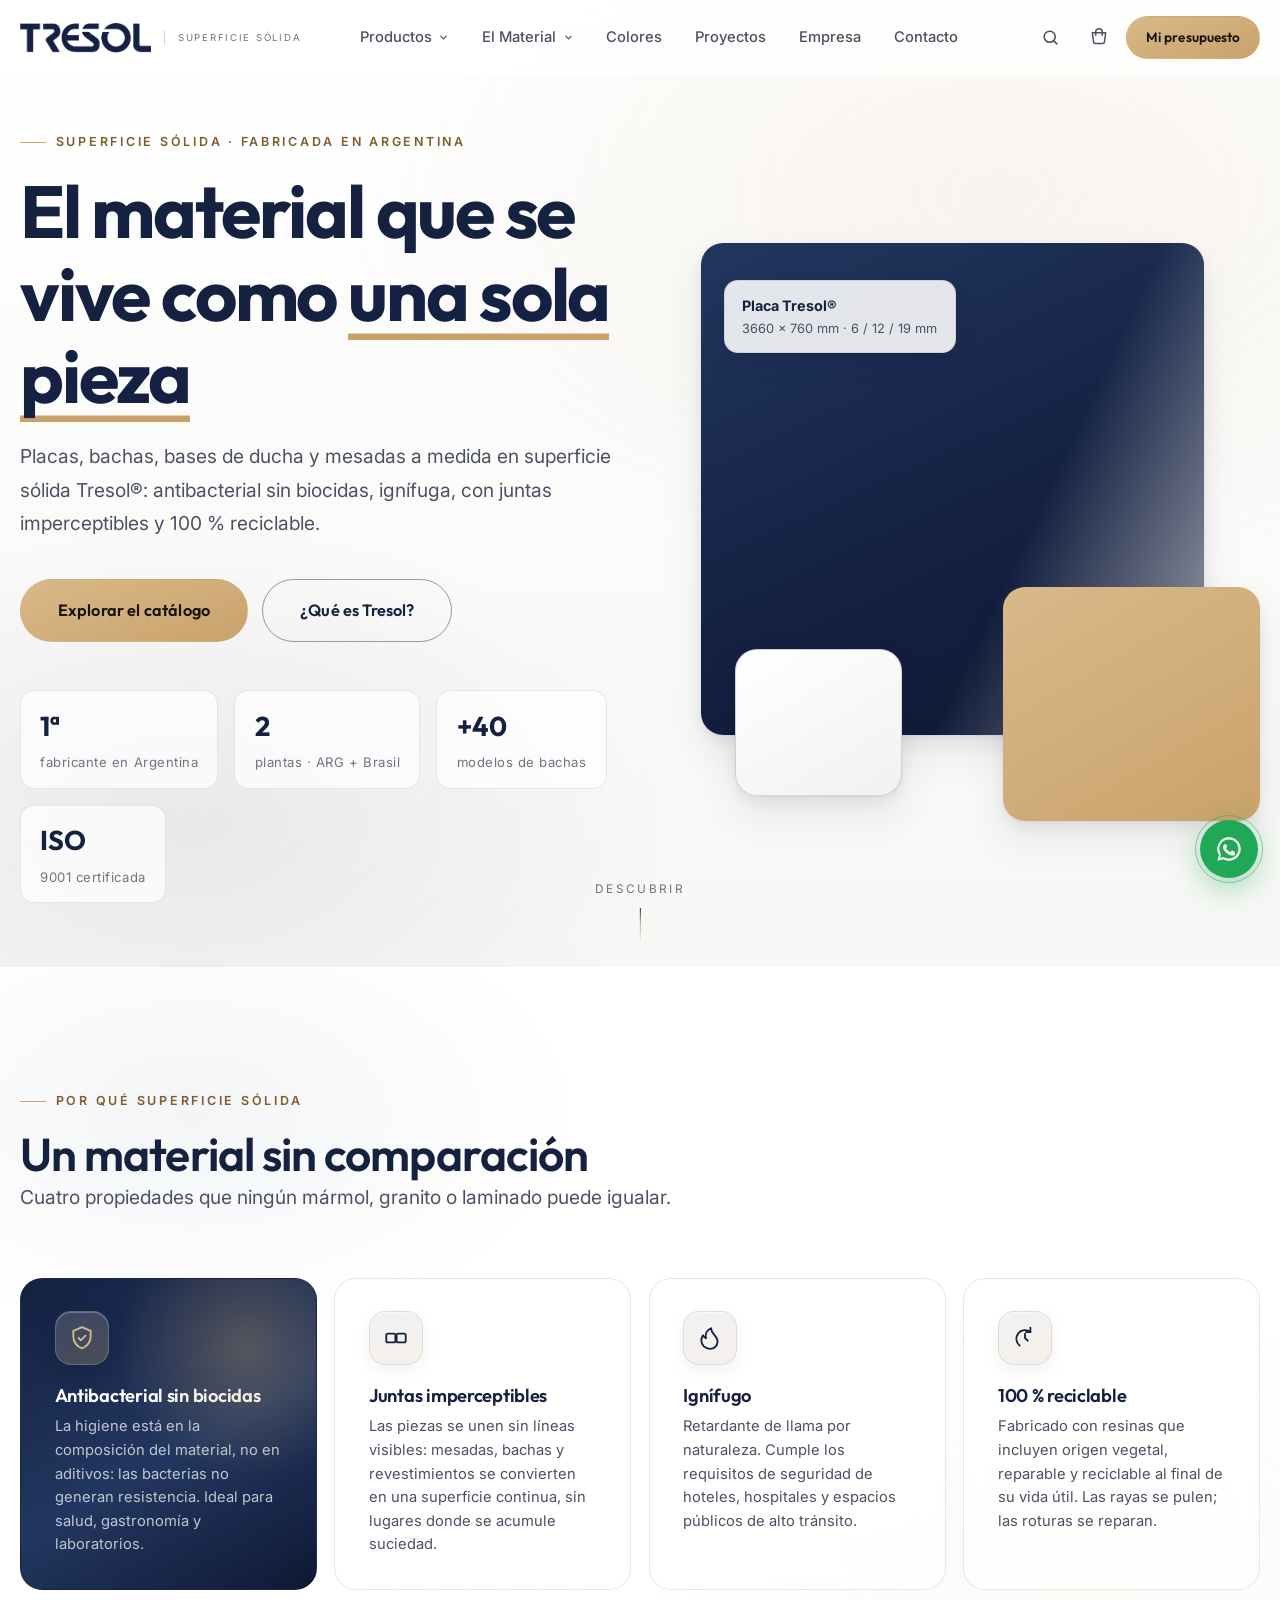
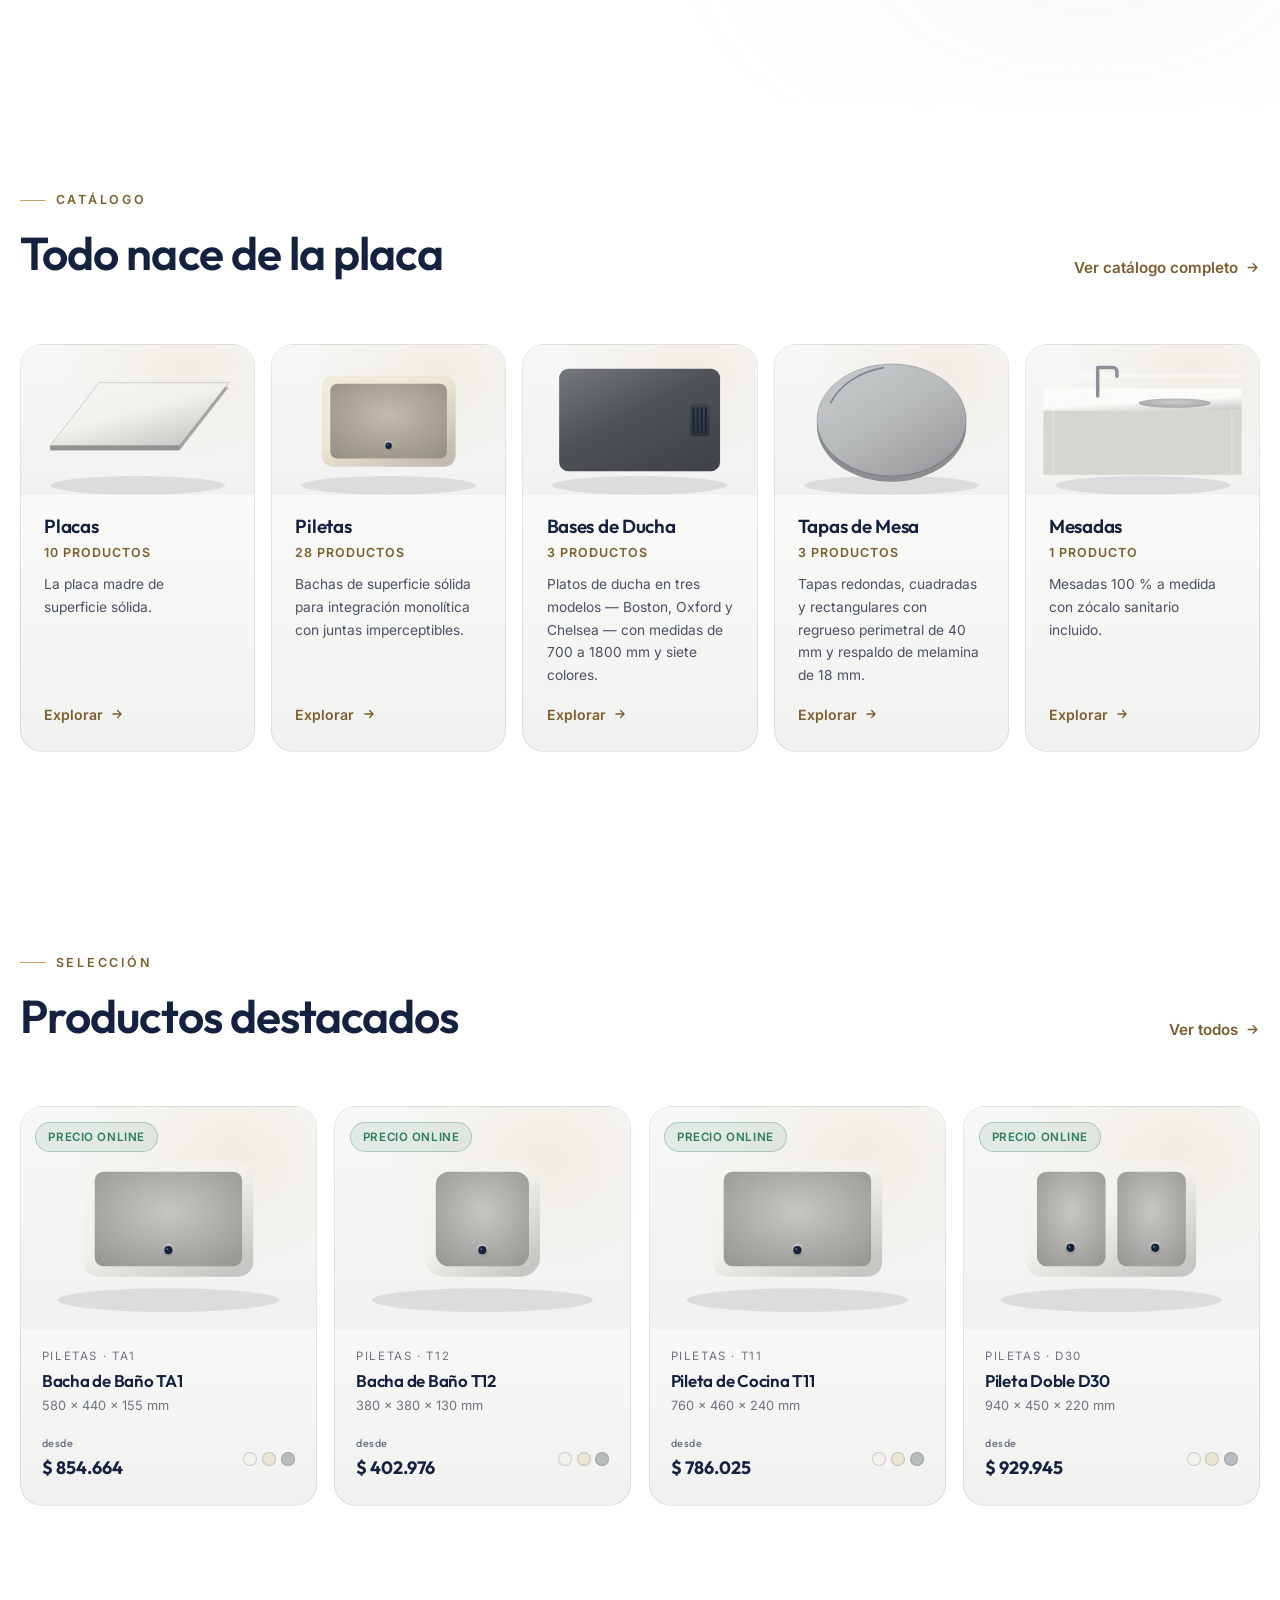
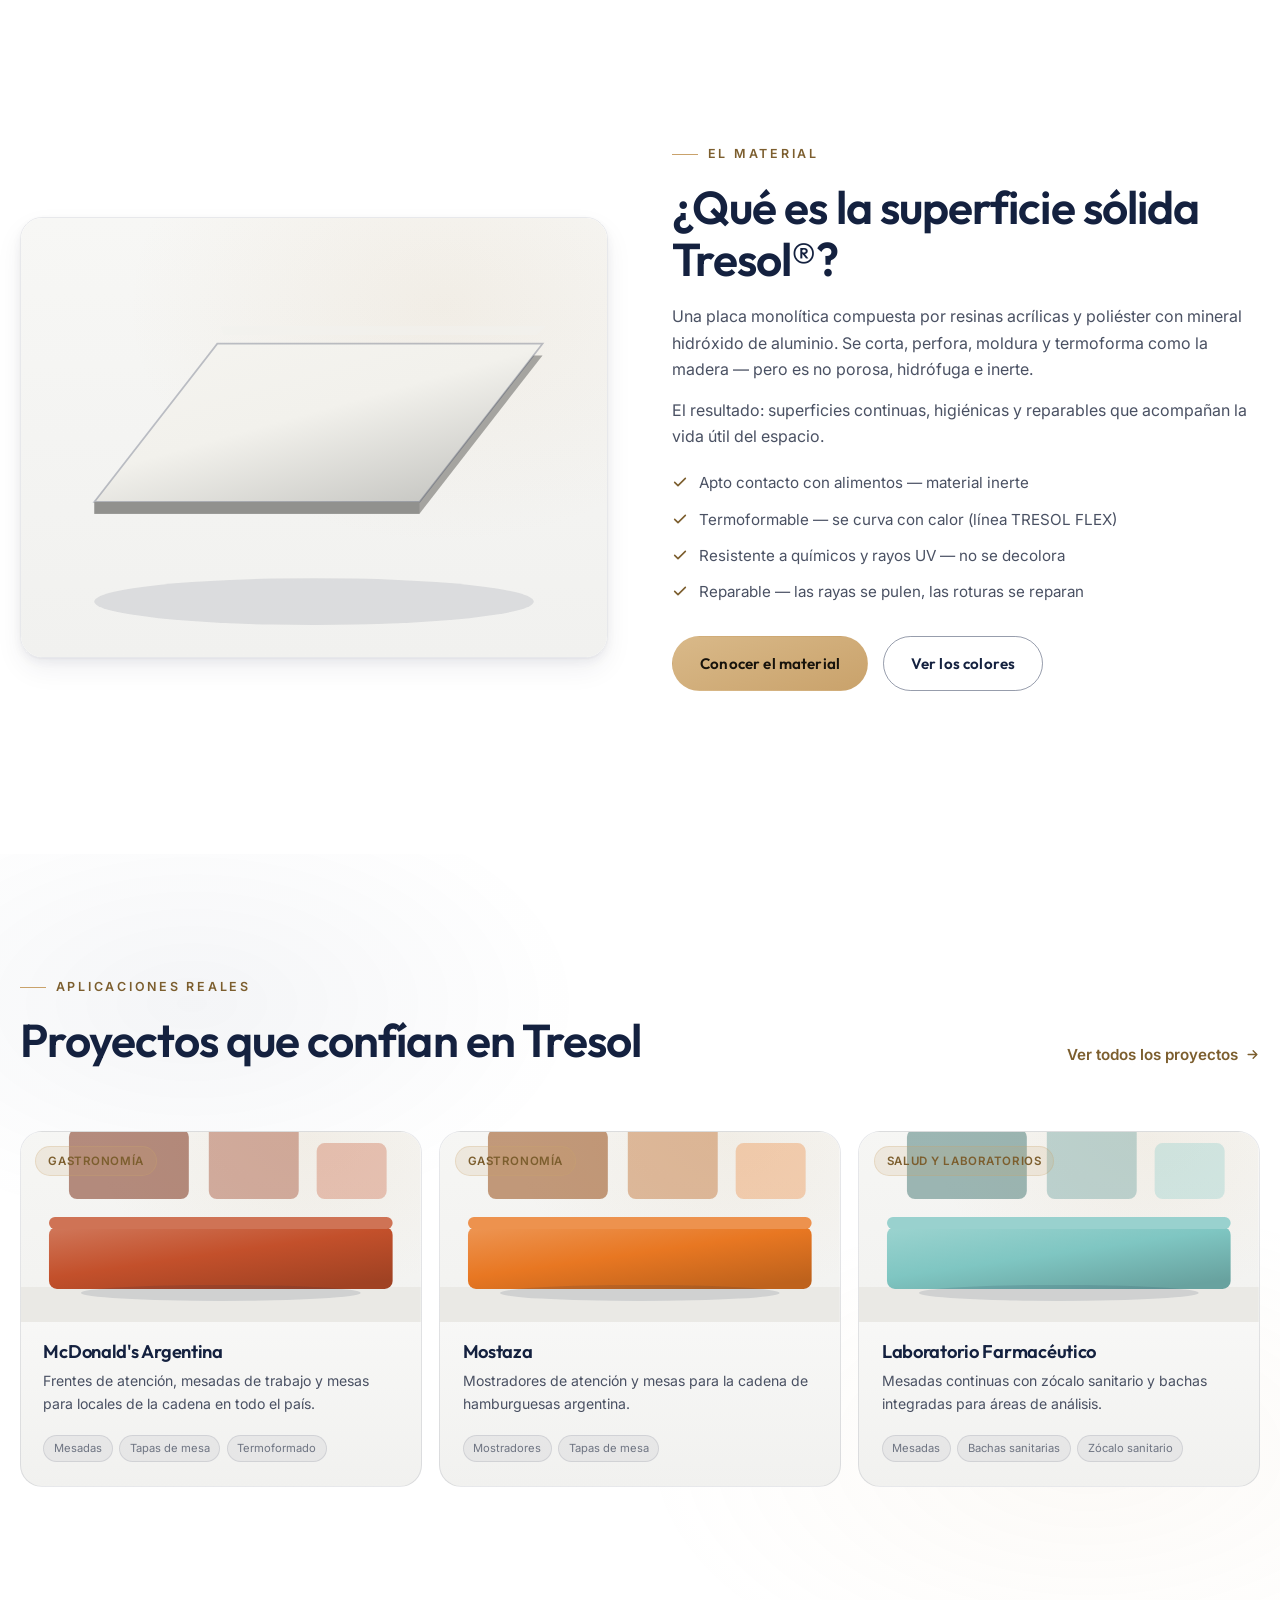
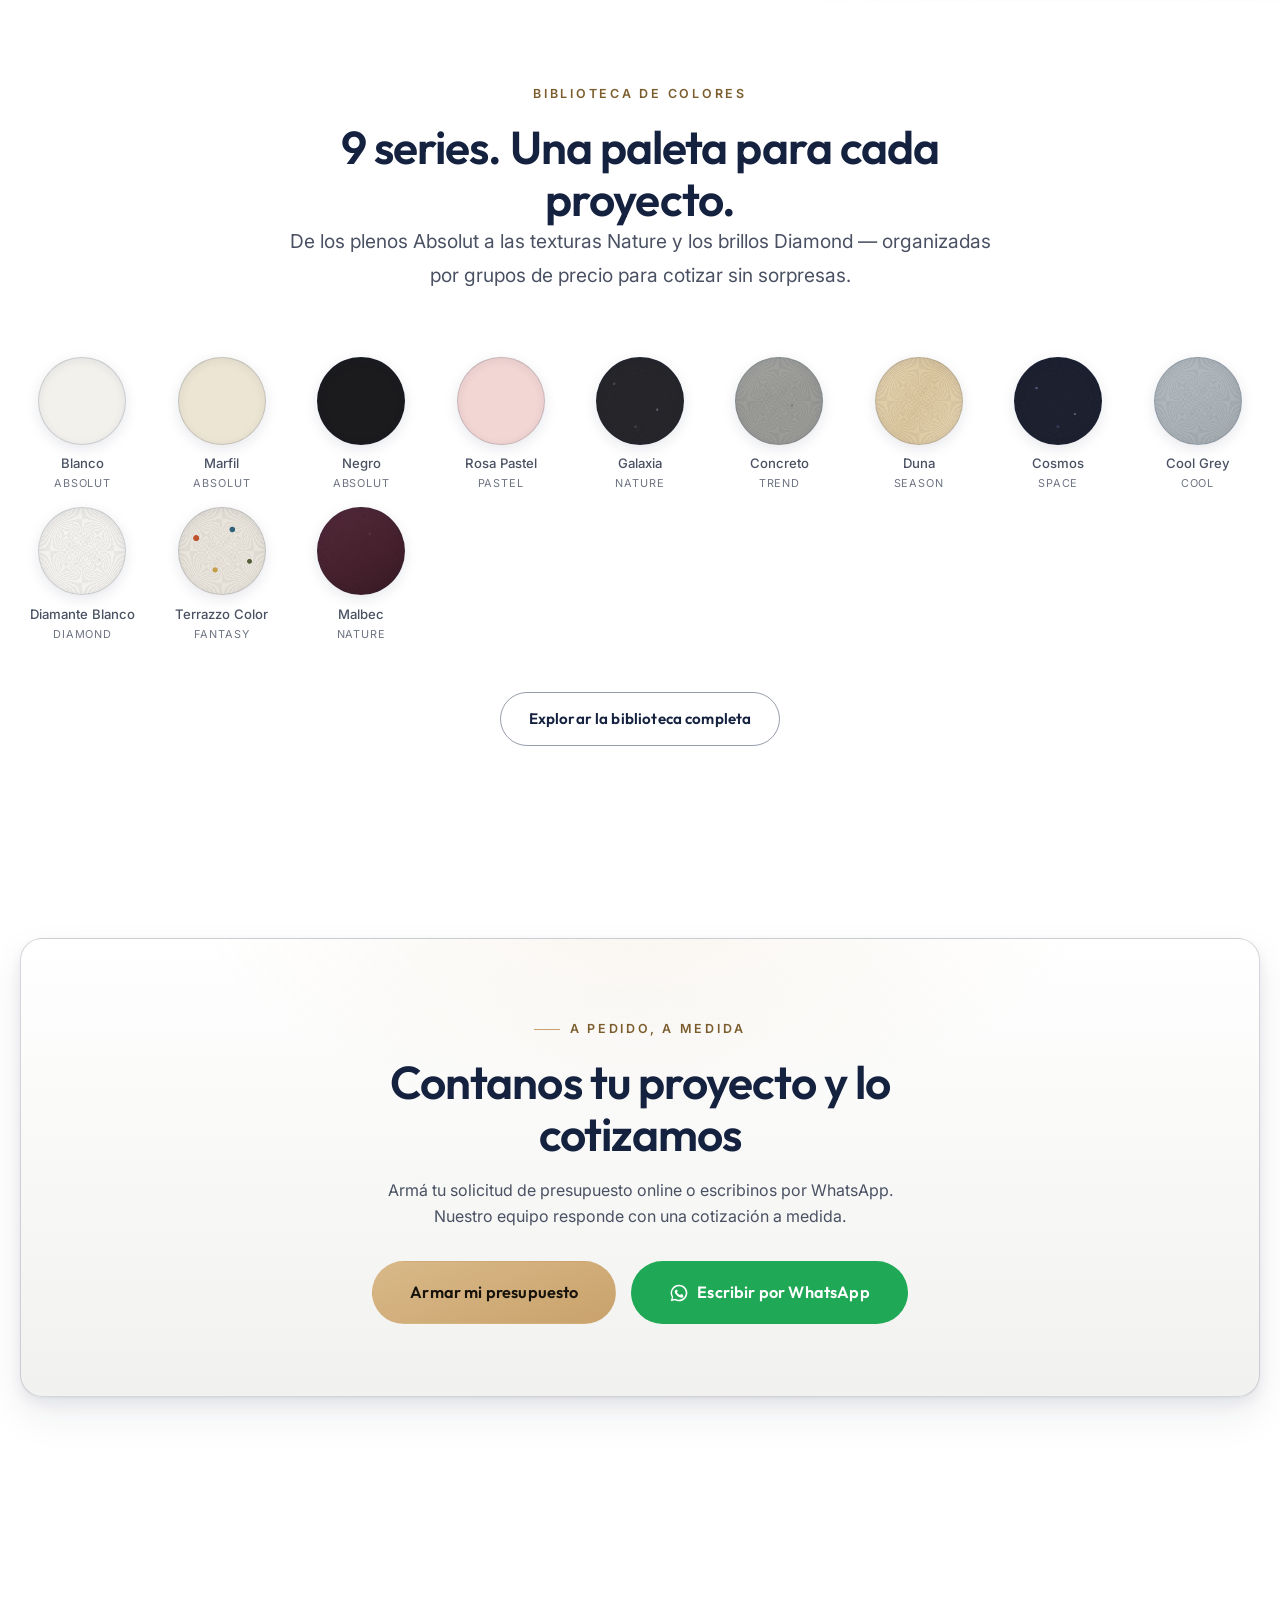
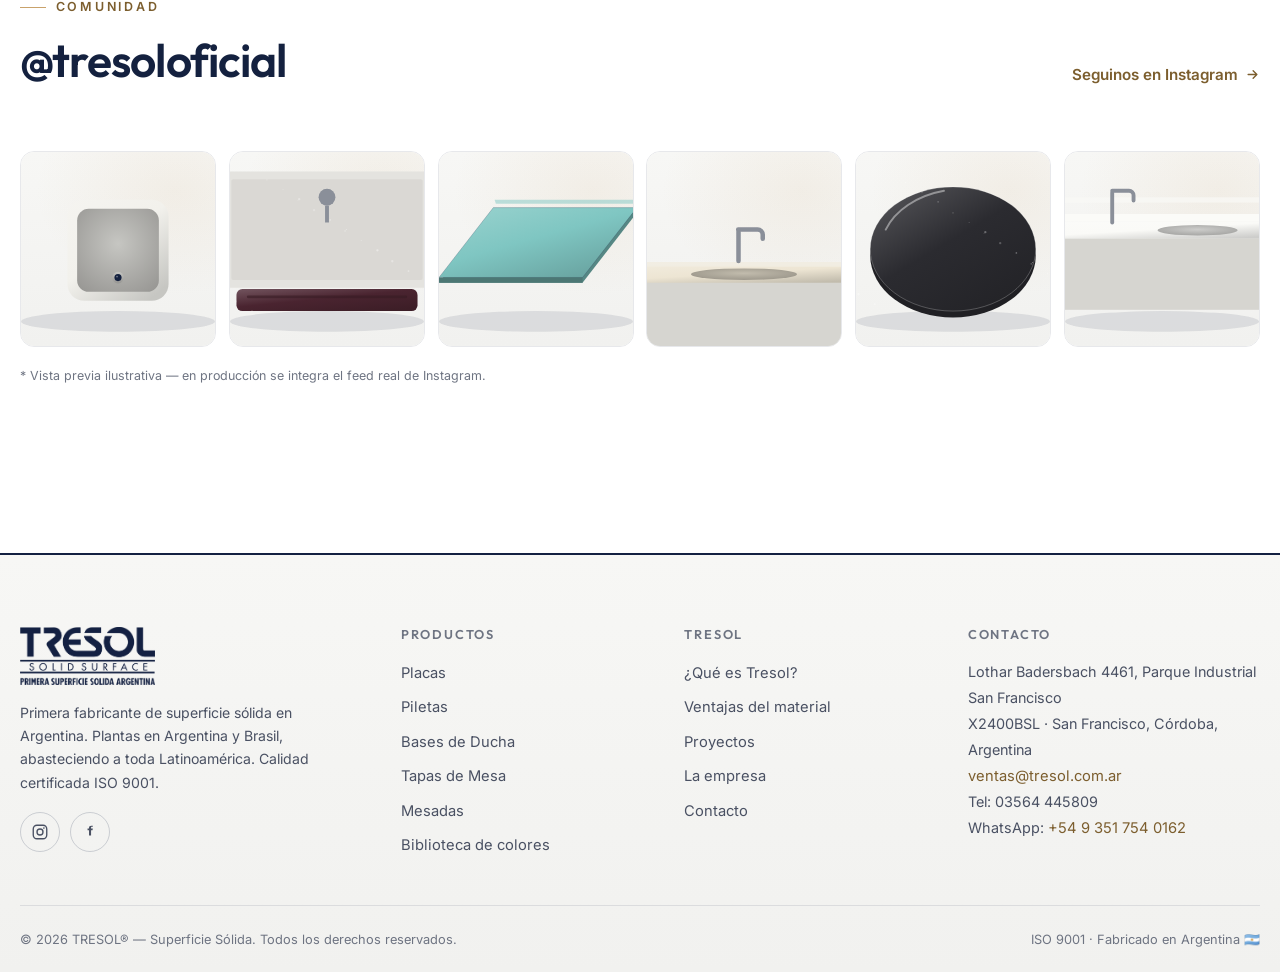
==== commit df358e64: "Agrega animación de entrada del hero e ignora archivos de trabajo local Las placas del hero vuelan a" ====
--- a/index.html
+++ b/index.html
@@ -3,6 +3,7 @@
 <head>
   <meta charset="UTF-8">
   <meta name="viewport" content="width=device-width, initial-scale=1.0">
+  <script>document.documentElement.classList.add('js');</script>
   <title>TRESOL® — Superficie Sólida Argentina | Placas, Bachas, Bases de Ducha y Mesadas</title>
   <meta name="description" content="Primera fabricante de superficie sólida en Argentina. Placas, bachas, bases de ducha, tapas de mesa y mesadas a medida. Antibacterial sin biocidas, ignífugo, juntas imperceptibles y 100 % reciclable. ISO 9001.">
   <meta property="og:title" content="TRESOL® — Superficie Sólida Argentina">
@@ -274,11 +275,11 @@
           ${productVisual(TRESOL.getProducto(id), igColors[i], i % 2 ? 'ambiente' : 'main')}
         </a>`).join('');
 
-      // Re-observar reveals inyectados
+      // Re-observar reveals inyectados + entrada de las placas del hero
       const io = new IntersectionObserver(entries => {
         entries.forEach(en => { if (en.isIntersecting) { en.target.classList.add('is-visible'); io.unobserve(en.target); } });
       }, { threshold: 0.1 });
-      document.querySelectorAll('.reveal:not(.is-visible), .reveal-stagger:not(.is-visible)').forEach(el => io.observe(el));
+      document.querySelectorAll('.reveal:not(.is-visible), .reveal-stagger:not(.is-visible), .hero-visual:not(.is-visible)').forEach(el => io.observe(el));
     });
   </script>
 </body>
--- a/assets/css/styles.css
+++ b/assets/css/styles.css
@@ -157,6 +157,9 @@
   *, *::before, *::after { animation-duration: .01ms !important; transition-duration: .01ms !important; }
   html { scroll-behavior: auto; }
   .reveal, .reveal--left, .reveal--right, .reveal-stagger > * { opacity: 1 !important; transform: none !important; }
+  /* El estado inicial de las placas del hero es una declaración estática, no un
+     keyframe: hay que neutralizarlo a mano o quedarían fuera de pantalla. */
+  .js .hero-slab, .js .hero-visual .caption { translate: none !important; opacity: 1 !important; }
 }
 
 /* ---------- Tipografía ---------- */
@@ -445,7 +448,11 @@
 .hero .lead, .page-hero .lead { animation-delay: .16s; }
 .hero .hero-ctas { animation-delay: .24s; }
 .hero .hero-stats { animation-delay: .32s; }
-.hero-visual { animation: riseIn 1s var(--ease) .2s both; }
+
+/* La columna de texto va por encima del panel visual: durante la entrada, la
+   placa clara cruza el hero de izquierda a derecha y debe pasar por detrás. */
+.hero-grid > div:first-child { position: relative; z-index: 2; }
+.hero-visual { z-index: 1; }
 
 /* Panel visual del hero: la placa */
 .hero-visual { position: relative; aspect-ratio: 4 / 4.4; max-height: 640px; }
@@ -459,6 +466,7 @@
 /* Composición invertida: la placa protagonista pasa a ser la oscura sobre fondo
    claro. Misma estructura y mismas animaciones que la versión oscura. */
 .hero-slab--main {
+  --from-x: 0; --from-y: -75vh;   /* entra desde arriba */
   inset: 6% 10% 14% 0;
   background: linear-gradient(155deg, var(--navy-2) 0%, var(--navy) 55%, var(--navy-3) 100%);
   animation: slabFloat 9s ease-in-out infinite;
@@ -470,11 +478,13 @@
   animation: sheen 7s ease-in-out infinite;
 }
 .hero-slab--accent {
+  --from-x: 60vw; --from-y: 0;    /* entra desde la derecha */
   right: 0; bottom: 0; width: 46%; height: 38%;
   background: linear-gradient(150deg, var(--accent-lite), var(--accent));
   animation: slabFloat 9s ease-in-out 1.2s infinite;
 }
 .hero-slab--light {
+  --from-x: -85vw; --from-y: 0;   /* entra desde la izquierda */
   left: 6%; bottom: 4%; width: 30%; height: 24%;
   background: linear-gradient(150deg, var(--bg), var(--bg-3));
   border: 1px solid var(--line-strong);
@@ -490,6 +500,43 @@
 .hero-visual .caption strong { display: block; color: var(--text); font-size: .9rem; }
 @keyframes slabFloat { 0%, 100% { transform: translateY(0); } 50% { transform: translateY(-12px); } }
 @keyframes sheen { 0%, 55%, 100% { background-position: 130% 0; } 25% { background-position: -30% 0; } }
+
+/* Entrada de las placas: vuelan desde fuera de pantalla y arman la composición.
+   Usa la propiedad independiente `translate` (no `transform`), porque `transform`
+   ya está tomado por slabFloat y dos animaciones sobre la misma propiedad no se
+   componen. Así conviven vuelo y flotación en la misma declaración.
+   El origen de cada placa se define con --from-x / --from-y en su propia regla. */
+@keyframes slabFlyIn {
+  from { translate: var(--from-x, 0) var(--from-y, 0); opacity: 0; }
+  30% { opacity: 1; }
+  to { translate: none; opacity: 1; }
+}
+
+/* Estado inicial sólo con JS activo: si el observer nunca corre, el hero se ve
+   como siempre en lugar de quedar vacío. */
+.js .hero-slab { translate: var(--from-x, 0) var(--from-y, 0); opacity: 0; }
+.js .hero-visual .caption { opacity: 0; }
+
+/* Dispara al entrar en viewport (.is-visible lo agrega el observer de index.html).
+   Las tres llegan a la vez; slabFloat arranca recién después del aterrizaje,
+   conservando el desfasaje original de 0 / 1.2 / 2.1s entre placas. */
+.js .hero-visual.is-visible .hero-slab {
+  translate: none; opacity: 1;   /* estado final real: si no, el `to` implícito
+                                    heredaría el estado inicial de arriba */
+  animation: slabFlyIn 1s var(--ease) .15s both,
+             slabFloat 9s ease-in-out infinite;
+}
+.js .hero-visual.is-visible .hero-slab--main { animation-delay: .15s, 1.15s; }
+.js .hero-visual.is-visible .hero-slab--accent { animation-delay: .15s, 2.35s; }
+.js .hero-visual.is-visible .hero-slab--light { animation-delay: .15s, 3.25s; }
+.js .hero-visual.is-visible .caption { opacity: 1; animation: riseIn .6s var(--ease) .95s both; }
+
+/* Recorrido más corto en pantallas chicas */
+@media (max-width: 979px) {
+  .hero-slab--main { --from-y: -45vh; }
+  .hero-slab--accent { --from-x: 45vw; }
+  .hero-slab--light { --from-x: -60vw; }
+}
 
 .scroll-hint {
   position: absolute; bottom: 1.6rem; left: 50%; transform: translateX(-50%);
@@ -526,39 +573,72 @@
 .prop-card h3 { margin-bottom: .55rem; font-size: 1.15rem; }
 .prop-card p { font-size: .92rem; line-height: 1.6; }
 
-/* Bento grid (home) */
+/* Grid de propiedades (home): 1 col (móvil) → 2×2 (tablet) → fila de 4 (desktop).
+   Todas las cards del mismo tamaño; la jerarquía la da el color (bento-a navy),
+   no el tamaño, así ninguna queda con espacio vacío. El corte de 4 columnas se
+   deja en 1160 (mismo de la escala) para que cada card conserve ~270px de ancho.
+   Sin grid-row/grid-auto-rows: cada card ocupa 1 celda y el grid estira todas a
+   la altura de la más alta → alturas parejas. */
 .bento-grid { display: grid; gap: 1.1rem; grid-template-columns: 1fr; }
-@media (min-width: 640px) {
-  .bento-grid { grid-template-columns: repeat(2, 1fr); }
-  .bento-a { grid-column: span 2; }
-}
-/* El salto no era de columnas sino de spans: bento-c/d pasaban de media columna
-   (a 640, implícitas en el grid de 2) a un cuarto de columna de golpe a 980.
-   Se agrega un escalón intermedio donde c/d conservan la mitad (span 6 de 12)
-   hasta 1160 (reusa el corte que dejó libre .btn-quote al moverse a 1240). */
-@media (min-width: 980px) {
-  .bento-grid { grid-template-columns: repeat(12, 1fr); grid-auto-rows: minmax(160px, auto); }
-  .bento-a { grid-column: span 6; grid-row: span 2; }
-  .bento-b { grid-column: span 6; }
-  .bento-c { grid-column: span 6; }
-  .bento-d { grid-column: span 6; }
-}
-@media (min-width: 1160px) {
-  .bento-c { grid-column: span 3; }
-  .bento-d { grid-column: span 3; }
-}
+@media (min-width: 640px)  { .bento-grid { grid-template-columns: repeat(2, 1fr); } }
+@media (min-width: 1160px) { .bento-grid { grid-template-columns: repeat(4, 1fr); } }
 .bento-grid .prop-card {
   background: linear-gradient(165deg, var(--glass-bg-strong), var(--glass-bg));
   backdrop-filter: blur(16px); -webkit-backdrop-filter: blur(16px);
-}
-.bento-a {
-  display: flex; flex-direction: column; justify-content: flex-end; padding: 2.4rem;
-  background: linear-gradient(150deg, var(--navy-dim), rgba(20, 33, 66, .10) 55%, var(--bg-2));
+  padding: 2rem 2.1rem;
+}
+/* Insignia con profundidad, reemplaza el cuadrado plano de .prop-icon —
+   scopeada a .bento-grid para no tocar el .prop-icon compartido con
+   material.html/empresa.html. */
+.bento-grid .prop-icon {
+  width: 54px; height: 54px; border-radius: 16px;
+  background: linear-gradient(155deg, var(--navy-dim), var(--accent-dim));
+  border: 1px solid var(--line);
+  box-shadow: inset 0 1px 0 rgba(255, 255, 255, .5), 0 6px 16px rgba(20, 33, 66, .06);
+  color: var(--navy);
+  transition: transform .35s var(--ease), box-shadow .35s;
+}
+.bento-grid .prop-card:hover .prop-icon {
+  transform: translateY(-2px) scale(1.04);
+  box-shadow: inset 0 1px 0 rgba(255, 255, 255, .6), 0 10px 22px rgba(201, 162, 107, .20);
+}
+/* Hairline de acento en el borde superior al hover, en las 3 cards claras
+   (bento-a es la tile oscura protagonista y no lo necesita). */
+.bento-grid .prop-card:not(.bento-a)::after {
+  content: ''; position: absolute; left: 2.1rem; right: 2.1rem; top: 0; height: 2px;
+  background: linear-gradient(90deg, var(--accent), transparent);
+  opacity: 0; transform: scaleX(.4); transform-origin: left;
+  transition: opacity .35s, transform .35s var(--ease);
+}
+.bento-grid .prop-card:not(.bento-a):hover::after { opacity: 1; transform: scaleX(1); }
+
+/* bento-a: única tile en navy sólido — la jerarquía del bento grid se
+   resuelve por contraste de superficie, no por una imagen aparte.
+   Selector .bento-grid .prop-card.bento-a (3 clases) a propósito: debe
+   ganarle en especificidad a .bento-grid .prop-card (2 clases) de arriba,
+   si no el fondo glass claro tapa el navy y el texto blanco queda ilegible. */
+.bento-grid .prop-card.bento-a {
+  display: flex; flex-direction: column; justify-content: flex-start;
+  background: linear-gradient(150deg, var(--navy) 0%, var(--navy-2) 55%, var(--navy-3) 100%);
   border-color: var(--navy-line);
-}
-.bento-a h3 { font-size: clamp(1.4rem, 2vw, 1.8rem); }
-.bento-a p { font-size: 1rem; max-width: 46ch; }
-.bento-a .prop-icon { width: 64px; height: 64px; margin-bottom: auto; }
+  overflow: hidden;
+}
+.bento-a::before {
+  content: ''; position: absolute; right: -60px; top: -60px; width: 260px; height: 260px;
+  background: radial-gradient(circle, rgba(201, 162, 107, .32), transparent 70%);
+  pointer-events: none;
+}
+/* Misma tipografía/tamaño que las cards claras: la navy se distingue solo por
+   color, no por tamaño. Se conserva el badge de ícono claro porque un ícono
+   navy-tinte sería invisible sobre el fondo navy. */
+.bento-a h3 { color: #FFFFFF; }
+.bento-a p { color: rgba(255, 255, 255, .72); }
+.bento-a .prop-icon {
+  background: linear-gradient(155deg, rgba(255, 255, 255, .16), rgba(201, 162, 107, .28));
+  border: 1px solid rgba(255, 255, 255, .18);
+  color: var(--accent-lite);
+  box-shadow: inset 0 1px 0 rgba(255, 255, 255, .25), 0 10px 24px rgba(0, 0, 0, .18);
+}
 
 /* Category cards */
 .cat-grid { display: grid; gap: 1rem; grid-template-columns: repeat(auto-fit, minmax(210px, 1fr)); }
